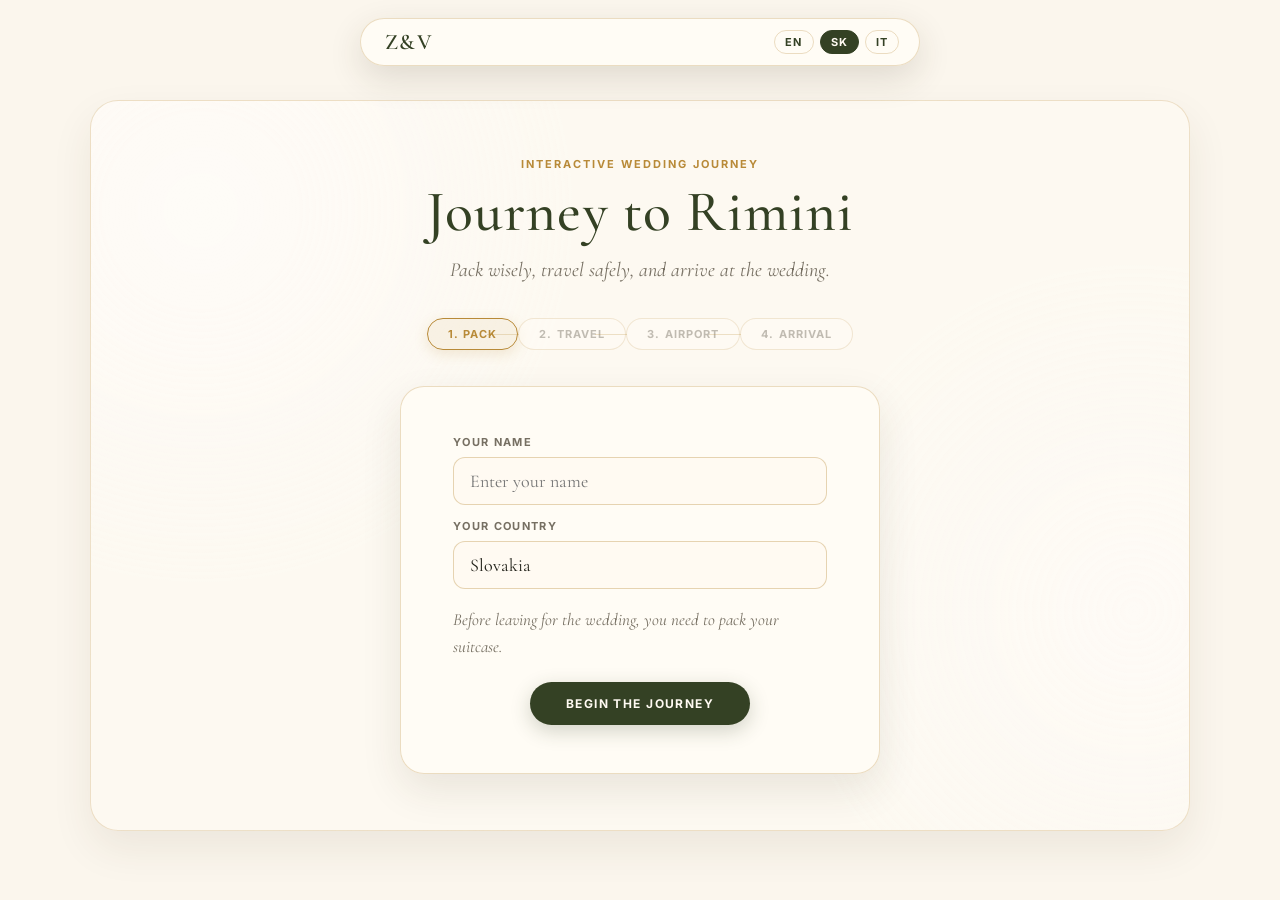
==== game.html @ 57957895 "update:" ====
<!DOCTYPE html>
<html lang="en">
<head>
  <meta charset="UTF-8" />
  <meta name="viewport" content="width=device-width, initial-scale=1.0" />
  <title>Wedding Journey Game – Z &amp; V</title>

  <link rel="preconnect" href="https://fonts.googleapis.com" />
  <link rel="preconnect" href="https://fonts.gstatic.com" crossorigin />
  <link href="https://fonts.googleapis.com/css2?family=Cormorant+Garamond:ital,wght@0,400;0,500;0,600;1,400&family=Great+Vibes&family=Inter:wght@400;500;600;700&display=swap" rel="stylesheet" />
  <link rel="stylesheet" href="style.css" />

  <style>
    /* =========================================================
       GAME PAGE – TOPBAR
       ========================================================= */
    .topbar {
      position: fixed;
      top: 18px;
      left: 50%;
      transform: translateX(-50%);
      z-index: 100;
      width: min(calc(100vw - 32px), 560px);

      display: flex;
      align-items: center;
      justify-content: space-between;
      gap: 16px;

      padding: 10px 20px 10px 24px;
      background: rgba(255, 252, 246, 0.94);
      border: 1px solid rgba(184, 138, 56, 0.28);
      border-radius: 999px;
      box-shadow: 0 12px 34px rgba(60, 47, 29, 0.14);
      backdrop-filter: blur(16px);
      -webkit-backdrop-filter: blur(16px);
    }

    .brand {
      font-family: "Cormorant Garamond", serif;
      font-size: 22px;
      font-weight: 600;
      color: var(--olive-dark);
      letter-spacing: 0.06em;
      text-decoration: none;
      white-space: nowrap;
    }

    .topbar .lang-switch {
      display: flex;
      gap: 6px;
      align-items: center;
    }

    .topbar .lang-switch button {
      border: 1px solid rgba(184, 138, 56, 0.28);
      background: transparent;
      cursor: pointer;
      font-family: "Inter", sans-serif;
      font-size: 11px;
      font-weight: 700;
      letter-spacing: 0.10em;
      color: var(--olive-dark);
      padding: 4px 10px;
      border-radius: 999px;
      transition: background 0.2s, color 0.2s;
    }

    .topbar .lang-switch button:hover,
    .topbar .lang-switch button.active {
      background: var(--olive-dark);
      color: #fffaf2;
      border-color: var(--olive-dark);
    }

    /* =========================================================
       GAME PAGE – LAYOUT
       ========================================================= */
    body.game-page-body {
      background: #fbf7ef;
      min-height: 100vh;
    }

    .game-page {
      padding-top: 100px;
      padding-bottom: 60px;
    }

    .game-page .section {
      width: min(100% - 40px, 1100px);
      margin: 0 auto;
      padding: 56px 60px;
    }

    .game-shell {
      display: flex;
      flex-direction: column;
      gap: 36px;
    }

    /* =========================================================
       GAME HEAD
       ========================================================= */
    .game-head {
      text-align: center;
    }

    .game-kicker {
      margin: 0 0 10px;
      font-family: "Inter", sans-serif;
      font-size: 11px;
      font-weight: 700;
      letter-spacing: 0.18em;
      text-transform: uppercase;
      color: var(--gold);
    }

    .game-main-title {
      font-family: "Cormorant Garamond", serif;
      font-size: clamp(34px, 4.5vw, 58px);
      font-weight: 500;
      color: var(--olive-dark);
      margin: 0 0 14px;
      line-height: 1.1;
    }

    .game-subtitle {
      font-family: "Cormorant Garamond", serif;
      font-size: clamp(16px, 1.8vw, 20px);
      font-style: italic;
      color: var(--muted);
      margin: 0;
    }

    /* =========================================================
       STEP PROGRESS BAR
       ========================================================= */
    .game-progress-wrap {
      display: flex;
      justify-content: center;
      gap: 0;
      align-items: center;
    }

    .game-step {
      display: flex;
      align-items: center;
      gap: 8px;
      font-family: "Inter", sans-serif;
      font-size: 11px;
      font-weight: 700;
      letter-spacing: 0.10em;
      text-transform: uppercase;
      color: rgba(118, 111, 98, 0.45);
      padding: 8px 20px;
      border-radius: 999px;
      border: 1px solid rgba(184, 138, 56, 0.18);
      background: rgba(255,252,246,0.5);
      transition: all 0.3s ease;
      position: relative;
    }

    .game-step + .game-step::before {
      content: "";
      width: 32px;
      height: 1px;
      background: rgba(184, 138, 56, 0.25);
      flex-shrink: 0;
      order: -1;
      position: absolute;
      left: -32px;
    }

    .game-progress-wrap {
      position: relative;
    }

    .game-step.active {
      color: var(--olive-dark);
      border-color: rgba(184, 138, 56, 0.45);
      background: rgba(255,252,246,0.9);
    }

    .game-step.current {
      color: var(--gold);
      border-color: var(--gold);
      background: rgba(184, 138, 56, 0.08);
      box-shadow: 0 4px 14px rgba(184, 138, 56, 0.18);
    }

    /* =========================================================
       PANEL (base)
       ========================================================= */
    .game-panel {
      display: block;
    }

    .game-panel.hidden {
      display: none;
    }

    /* =========================================================
       BUTTONS
       ========================================================= */
    .play-btn {
      display: inline-flex;
      align-items: center;
      justify-content: center;
      padding: 14px 36px;
      background: var(--olive-dark);
      color: #fffaf2;
      font-family: "Inter", sans-serif;
      font-size: 12px;
      font-weight: 700;
      letter-spacing: 0.12em;
      text-transform: uppercase;
      border: none;
      border-radius: 999px;
      cursor: pointer;
      transition: background 0.2s, transform 0.15s, box-shadow 0.2s;
      text-decoration: none;
      box-shadow: 0 6px 20px rgba(52, 65, 36, 0.22);
    }

    .play-btn:hover {
      background: var(--olive);
      transform: translateY(-1px);
      box-shadow: 0 10px 28px rgba(52, 65, 36, 0.28);
    }

    .secondary-btn {
      display: inline-flex;
      align-items: center;
      justify-content: center;
      padding: 13px 28px;
      background: transparent;
      color: var(--olive-dark);
      font-family: "Inter", sans-serif;
      font-size: 12px;
      font-weight: 700;
      letter-spacing: 0.12em;
      text-transform: uppercase;
      border: 1px solid rgba(52, 65, 36, 0.35);
      border-radius: 999px;
      cursor: pointer;
      transition: background 0.2s, border-color 0.2s;
      text-decoration: none;
    }

    .secondary-btn:hover {
      background: rgba(52, 65, 36, 0.07);
      border-color: var(--olive-dark);
    }

    /* =========================================================
       INTRO SCREEN
       ========================================================= */
    .game-intro-card {
      max-width: 480px;
      margin: 0 auto;
      display: flex;
      flex-direction: column;
      gap: 14px;
      padding: 48px 52px;
      background: rgba(255,252,246,0.9);
      border: 1px solid rgba(184, 138, 56, 0.28);
      border-radius: 24px;
      box-shadow: 0 16px 40px rgba(60, 47, 29, 0.10);
    }

    .game-label {
      font-family: "Inter", sans-serif;
      font-size: 11px;
      font-weight: 700;
      letter-spacing: 0.12em;
      text-transform: uppercase;
      color: var(--muted);
      margin-bottom: -6px;
    }

    .game-input {
      width: 100%;
      padding: 12px 16px;
      font-family: "Cormorant Garamond", serif;
      font-size: 18px;
      color: var(--ink);
      background: #fffaf2;
      border: 1px solid rgba(184, 138, 56, 0.35);
      border-radius: 12px;
      outline: none;
      transition: border-color 0.2s, box-shadow 0.2s;
      appearance: none;
    }

    .game-input:focus {
      border-color: var(--gold);
      box-shadow: 0 0 0 3px rgba(184, 138, 56, 0.12);
    }

    .game-text {
      font-family: "Cormorant Garamond", serif;
      font-size: 17px;
      font-style: italic;
      color: var(--muted);
      margin: 4px 0 0;
      line-height: 1.55;
    }

    .game-text.center {
      text-align: center;
    }

    /* =========================================================
       STORY SCREEN
       ========================================================= */
    .game-scene-card {
      max-width: 680px;
      margin: 0 auto;
      background: rgba(255,252,246,0.9);
      border: 1px solid rgba(184, 138, 56, 0.28);
      border-radius: 24px;
      overflow: hidden;
      box-shadow: 0 16px 40px rgba(60, 47, 29, 0.10);
    }

    .story-card {
      display: flex;
      flex-direction: column;
    }

    .game-scene-image {
      width: 100%;
      height: 320px;
      object-fit: cover;
      display: block;
      background: rgba(184, 138, 56, 0.08);
    }

    .game-scene-text {
      font-family: "Cormorant Garamond", serif;
      font-size: 20px;
      font-style: italic;
      color: var(--ink);
      line-height: 1.6;
      padding: 28px 36px 12px;
      margin: 0;
    }

    .final-slide-actions {
      display: flex;
      justify-content: flex-end;
      padding: 16px 36px 32px;
    }

    /* =========================================================
       PACKING SCREEN
       ========================================================= */
    .packing-layout {
      display: grid;
      grid-template-columns: 1fr 1fr;
      gap: 32px;
      align-items: start;
    }

    .packing-side {
      display: flex;
      flex-direction: column;
      gap: 16px;
    }

    .game-section-title {
      font-family: "Cormorant Garamond", serif;
      font-size: clamp(22px, 2.5vw, 30px);
      font-weight: 500;
      color: var(--olive-dark);
      margin: 0;
    }

    .packing-items {
      display: grid;
      grid-template-columns: repeat(auto-fill, minmax(88px, 1fr));
      gap: 10px;
    }

    .pack-item {
      display: flex;
      flex-direction: column;
      align-items: center;
      gap: 6px;
      padding: 14px 8px 12px;
      background: rgba(255,252,246,0.9);
      border: 1px solid rgba(184, 138, 56, 0.28);
      border-radius: 14px;
      cursor: pointer;
      transition: all 0.18s ease;
      font-family: "Inter", sans-serif;
    }

    .pack-item:hover:not(:disabled) {
      border-color: var(--gold);
      background: rgba(184, 138, 56, 0.07);
      transform: translateY(-2px);
      box-shadow: 0 6px 18px rgba(60, 47, 29, 0.10);
    }

    .pack-item.used {
      opacity: 0.4;
      cursor: default;
    }

    .pack-item-image-wrap {
      display: flex;
      align-items: center;
      justify-content: center;
    }

    .pack-item-emoji {
      font-size: 28px;
      line-height: 1;
    }

    .pack-item-label {
      font-size: 10px;
      font-weight: 600;
      letter-spacing: 0.06em;
      text-transform: uppercase;
      color: var(--muted);
      text-align: center;
      line-height: 1.2;
    }

    /* Suitcase */
    .suitcase-card {
      background: rgba(255,252,246,0.9);
      border: 1px solid rgba(184, 138, 56, 0.28);
      border-radius: 20px;
      padding: 24px;
      box-shadow: 0 8px 24px rgba(60,47,29,0.08);
    }

    .suitcase-top {
      display: flex;
      align-items: center;
      justify-content: space-between;
      margin-bottom: 16px;
    }

    .suitcase-top h3 {
      font-family: "Cormorant Garamond", serif;
      font-size: 22px;
      font-weight: 500;
      color: var(--olive-dark);
      margin: 0;
    }

    .suitcase-top span {
      font-family: "Inter", sans-serif;
      font-size: 12px;
      font-weight: 700;
      color: var(--muted);
      letter-spacing: 0.06em;
    }

    .suitcase-grid {
      display: grid;
      grid-template-columns: repeat(4, 1fr);
      gap: 8px;
      margin-bottom: 20px;
    }

    .suitcase-slot {
      aspect-ratio: 1;
      background: rgba(184, 138, 56, 0.06);
      border: 1px dashed rgba(184, 138, 56, 0.30);
      border-radius: 10px;
      display: flex;
      align-items: center;
      justify-content: center;
    }

    .suitcase-item {
      width: 100%;
      height: 100%;
      background: transparent;
      border: none;
      cursor: pointer;
      display: flex;
      align-items: center;
      justify-content: center;
      border-radius: 10px;
      transition: background 0.15s;
    }

    .suitcase-item:hover {
      background: rgba(207, 127, 115, 0.12);
    }

    .suitcase-item-emoji {
      font-size: 26px;
    }

    .suitcase-actions {
      display: flex;
      gap: 10px;
      justify-content: flex-end;
    }

    /* =========================================================
       ROAD SCREEN
       ========================================================= */
    .road-topbar {
      display: flex;
      gap: 16px;
      margin-bottom: 16px;
      justify-content: center;
    }

    .road-badge {
      display: flex;
      align-items: center;
      gap: 8px;
      padding: 8px 20px;
      background: rgba(255,252,246,0.9);
      border: 1px solid rgba(184, 138, 56, 0.28);
      border-radius: 999px;
      font-family: "Inter", sans-serif;
      font-size: 12px;
      font-weight: 600;
      color: var(--muted);
    }

    .road-badge strong {
      color: var(--olive-dark);
      font-size: 14px;
    }

    .road-start-bar {
      display: flex;
      justify-content: center;
      margin-bottom: 12px;
    }

    .road-start-btn {
      padding: 11px 32px;
      background: var(--gold);
      color: #fffaf2;
      font-family: "Inter", sans-serif;
      font-size: 12px;
      font-weight: 700;
      letter-spacing: 0.12em;
      text-transform: uppercase;
      border: none;
      border-radius: 999px;
      cursor: pointer;
      transition: background 0.2s, transform 0.15s;
      box-shadow: 0 6px 20px rgba(184, 138, 56, 0.30);
    }

    .road-start-btn:hover {
      background: #a87b30;
      transform: translateY(-1px);
    }

    .road-start-btn.hidden {
      display: none;
    }

    #roadCanvas {
      display: block;
      width: 100%;
      max-width: 100%;
      height: auto;
      border-radius: 18px;
      border: 1px solid rgba(184, 138, 56, 0.20);
      box-shadow: 0 8px 28px rgba(60,47,29,0.12);
    }

    .road-end-overlay {
      position: absolute;
      inset: 0;
      background: rgba(251,247,239,0.88);
      display: flex;
      align-items: center;
      justify-content: center;
      border-radius: 18px;
      backdrop-filter: blur(6px);
      z-index: 10;
    }

    #roadScreen {
      position: relative;
    }

    .road-end-overlay.hidden {
      display: none;
    }

    .road-end-card {
      text-align: center;
      padding: 40px 48px;
      background: rgba(255,252,246,0.97);
      border: 1px solid rgba(184, 138, 56, 0.30);
      border-radius: 24px;
      box-shadow: 0 20px 50px rgba(60,47,29,0.14);
      max-width: 400px;
      display: flex;
      flex-direction: column;
      gap: 12px;
      align-items: center;
    }

    .road-end-card h2 {
      font-family: "Cormorant Garamond", serif;
      font-size: 36px;
      font-weight: 500;
      color: var(--olive-dark);
      margin: 0;
    }

    .road-end-card p {
      font-family: "Cormorant Garamond", serif;
      font-size: 18px;
      font-style: italic;
      color: var(--muted);
      margin: 0;
    }

    .mobile-road-controls {
      display: none;
      justify-content: center;
      gap: 20px;
      margin-top: 16px;
    }

    .mobile-road-controls button {
      width: 56px;
      height: 56px;
      border-radius: 50%;
      border: 2px solid rgba(184, 138, 56, 0.35);
      background: rgba(255,252,246,0.9);
      font-size: 22px;
      cursor: pointer;
      color: var(--olive-dark);
      transition: background 0.15s;
    }

    .mobile-road-controls button:active {
      background: rgba(184, 138, 56, 0.15);
    }

    .road-swipe-hint {
      display: none;
      text-align: center;
      font-family: "Inter", sans-serif;
      font-size: 11px;
      color: var(--muted);
      margin-top: 8px;
    }

    /* =========================================================
       SECURITY SCREEN
       ========================================================= */
    .security-card {
      max-width: 560px;
      margin: 0 auto;
      background: rgba(255,252,246,0.9);
      border: 1px solid rgba(184, 138, 56, 0.28);
      border-radius: 24px;
      padding: 48px 52px;
      text-align: center;
      box-shadow: 0 16px 40px rgba(60,47,29,0.10);
      display: flex;
      flex-direction: column;
      gap: 24px;
      align-items: center;
    }

    .scanner-wrap {
      width: 100%;
    }

    .scanner-belt {
      display: flex;
      align-items: center;
      justify-content: center;
      gap: 0;
      background: rgba(184, 138, 56, 0.08);
      border: 1px solid rgba(184, 138, 56, 0.22);
      border-radius: 14px;
      padding: 20px 16px;
      min-height: 90px;
      position: relative;
      overflow: hidden;
    }

    .scanner-suitcase {
      font-size: 40px;
      position: relative;
      z-index: 2;
      transition: transform 1.2s ease;
    }

    .scanner-suitcase.move {
      transform: translateX(80px);
    }

    .scanner-gate {
      width: 50px;
      height: 70px;
      border: 3px solid var(--olive);
      border-radius: 6px;
      display: flex;
      align-items: center;
      justify-content: center;
      margin-left: 16px;
      flex-shrink: 0;
      background: rgba(255,252,246,0.5);
    }

    .scanner-light {
      width: 18px;
      height: 18px;
      border-radius: 50%;
      background: rgba(184, 138, 56, 0.20);
      border: 2px solid rgba(184, 138, 56, 0.30);
      transition: background 0.4s, border-color 0.4s, box-shadow 0.4s;
    }

    .scanner-light.ok {
      background: #7f9788;
      border-color: #4d5f35;
      box-shadow: 0 0 12px rgba(77, 95, 53, 0.5);
    }

    .scanner-light.fail {
      background: #cf7f73;
      border-color: #a05548;
      box-shadow: 0 0 12px rgba(207, 127, 115, 0.5);
    }

    .security-actions {
      display: flex;
      justify-content: center;
    }

    .security-actions.hidden {
      display: none;
    }

    /* =========================================================
       FINAL SCREEN
       ========================================================= */
    .final-scene {
      border-radius: 24px;
      overflow: hidden;
      background: linear-gradient(135deg, #344124 0%, #4d5f35 50%, #344124 100%);
      min-height: 420px;
      display: flex;
      align-items: center;
      justify-content: center;
      position: relative;
    }

    .final-scene::before {
      content: "";
      position: absolute;
      inset: 0;
      background: radial-gradient(ellipse at 50% 0%, rgba(184,138,56,0.25), transparent 60%);
    }

    .final-overlay {
      text-align: center;
      padding: 60px 48px;
      position: relative;
      z-index: 2;
      display: flex;
      flex-direction: column;
      align-items: center;
      gap: 14px;
    }

    .final-overlay .game-kicker {
      color: rgba(184, 138, 56, 0.9);
      letter-spacing: 0.28em;
    }

    .final-title {
      font-family: "Great Vibes", cursive;
      font-size: clamp(48px, 7vw, 80px);
      color: #fffaf2;
      margin: 0;
      line-height: 1.1;
    }

    .final-text {
      font-family: "Cormorant Garamond", serif;
      font-size: 20px;
      font-style: italic;
      color: rgba(255,250,242,0.80);
      margin: 0;
    }

    .final-reward {
      font-family: "Cormorant Garamond", serif;
      font-size: 18px;
      color: var(--gold);
      margin: 0;
      letter-spacing: 0.05em;
    }

    .game-win-actions {
      display: flex;
      gap: 12px;
      flex-wrap: wrap;
      justify-content: center;
      margin-top: 8px;
    }

    .game-win-actions .play-btn {
      background: rgba(255,252,246,0.15);
      border: 1px solid rgba(255,252,246,0.40);
      color: #fffaf2;
      box-shadow: none;
    }

    .game-win-actions .play-btn:hover {
      background: rgba(255,252,246,0.25);
    }

    .game-win-actions .secondary-btn {
      border-color: rgba(255,252,246,0.35);
      color: rgba(255,252,246,0.80);
    }

    .game-win-actions .secondary-btn:hover {
      background: rgba(255,252,246,0.12);
      border-color: rgba(255,252,246,0.55);
      color: #fffaf2;
    }

    /* =========================================================
       RESPONSIVE
       ========================================================= */
    @media (max-width: 760px) {
      .game-page .section {
        padding: 32px 20px;
      }

      .packing-layout {
        grid-template-columns: 1fr;
      }

      .game-intro-card {
        padding: 32px 24px;
      }

      .security-card {
        padding: 32px 24px;
      }

      .game-progress-wrap {
        gap: 0;
        overflow-x: auto;
        padding-bottom: 4px;
        justify-content: flex-start;
      }

      .game-step {
        font-size: 10px;
        padding: 6px 12px;
        white-space: nowrap;
      }

      .mobile-road-controls {
        display: flex;
      }

      .road-swipe-hint {
        display: block;
      }

      .final-overlay {
        padding: 40px 24px;
      }

      .road-end-card {
        padding: 32px 24px;
        margin: 16px;
      }

      .suitcase-grid {
        grid-template-columns: repeat(4, 1fr);
      }

      .topbar {
        width: min(calc(100vw - 24px), 400px);
        padding: 8px 14px 8px 18px;
      }
    }

    @media (max-width: 480px) {
      .game-scene-image {
        height: 200px;
      }

      .game-scene-text {
        padding: 20px 20px 8px;
        font-size: 17px;
      }

      .final-slide-actions {
        padding: 12px 20px 24px;
      }
    }
  </style>
</head>
<body class="game-page-body">

<header class="topbar">
  <div class="nav-wrap" style="display:contents;">
    <a href="index.html" class="brand">Z&amp;V</a>
    <div class="lang-switch">
      <button type="button" data-lang="en">EN</button>
      <button type="button" data-lang="sk">SK</button>
      <button type="button" data-lang="it">IT</button>
    </div>
  </div>
</header>

<main class="game-page">
  <section class="section">
    <div class="container">
      <div class="game-shell">

        <!-- Head -->
        <div class="game-head">
          <p class="game-kicker" data-i18n="game.kicker">Interactive Wedding Journey</p>
          <h1 class="game-main-title" data-i18n="game.title">Journey to Rimini</h1>
          <p class="game-subtitle" data-i18n="game.subtitle">Pack wisely, travel safely, and arrive at the wedding.</p>
        </div>

        <!-- Progress steps -->
        <div class="game-progress-wrap">
          <div class="game-step active current" id="stepIndicator1">1. Pack</div>
          <div class="game-step" id="stepIndicator2">2. Travel</div>
          <div class="game-step" id="stepIndicator3">3. Airport</div>
          <div class="game-step" id="stepIndicator4">4. Arrival</div>
        </div>

        <!-- INTRO -->
        <div class="game-panel" id="introScreen">
          <div class="game-intro-card">
            <label class="game-label" for="guestName" data-i18n="game.nameLabel">Your name</label>
            <input id="guestName" class="game-input" type="text" placeholder="Enter your name" />

            <label class="game-label" for="guestCountry">Your country</label>
            <select id="guestCountry" class="game-input">
              <option value="sk">Slovakia</option>
              <option value="lu">Luxembourg</option>
              <option value="it">Italy</option>
            </select>

            <p class="game-text" data-i18n="game.introText">Before leaving for the wedding, you need to pack your suitcase.</p>

            <button class="play-btn" id="beginJourneyBtn" type="button" data-i18n="game.begin" style="align-self:center; margin-top:8px;">
              Begin the journey
            </button>
          </div>
        </div>

        <!-- STORY -->
        <div class="game-panel hidden" id="storyScreen">
          <div class="game-scene-card story-card">
            <img id="storyImage" class="game-scene-image" alt="" />
            <p id="storyText" class="game-scene-text"></p>
            <div class="final-slide-actions">
              <button type="button" class="play-btn" id="storyNextBtn">Next</button>
            </div>
          </div>
        </div>

        <!-- PACKING – Level 1 -->
        <div class="game-panel hidden" id="packingScreen">
          <div class="packing-layout">
            <div class="packing-side">
              <h2 class="game-section-title" data-i18n="game.packTitle">Pack your suitcase</h2>
              <p class="game-text" data-i18n="game.packText">Click items to add them to your suitcase. Choose wisely – some items are not allowed!</p>
              <div class="packing-items" id="packingItems"></div>
            </div>
            <div class="packing-side">
              <div class="suitcase-card">
                <div class="suitcase-top">
                  <h3 data-i18n="game.suitcase">Suitcase</h3>
                  <span id="suitcaseCount">0 / 8</span>
                </div>
                <div class="suitcase-grid" id="suitcaseGrid"></div>
                <div class="suitcase-actions">
                  <button class="secondary-btn" id="resetSuitcaseBtn" type="button" data-i18n="game.reset">Reset</button>
                  <button class="play-btn" id="finishPackingBtn" type="button" data-i18n="game.finishPacking">Continue</button>
                </div>
              </div>
            </div>
          </div>
        </div>

        <!-- ROAD – Level 2 -->
        <div class="game-panel hidden" id="roadScreen">
          <div class="road-topbar">
            <div class="road-badge">
              <span data-i18n="game.progress">Progress</span>
              <strong id="roadProgressText">0%</strong>
            </div>
            <div class="road-badge">
              <span data-i18n="game.delays">Traffic hits</span>
              <strong id="roadHitsText">0</strong>
            </div>
          </div>

          <div class="road-start-bar">
            <button class="road-start-btn" id="startRoadBtn" type="button">Start</button>
          </div>

          <canvas id="roadCanvas" width="1100" height="460"></canvas>

          <div id="roadEndOverlay" class="road-end-overlay hidden">
            <div class="road-end-card">
              <h2 id="roadEndTitle"></h2>
              <p id="roadEndHits"></p>
              <button id="roadEndBtn" class="play-btn"></button>
            </div>
          </div>

          <div class="mobile-road-controls">
            <button id="roadUpBtn" type="button" aria-label="Up">↑</button>
            <button id="roadDownBtn" type="button" aria-label="Down">↓</button>
          </div>

          <p class="road-swipe-hint">Swipe up/down on canvas or use the buttons above</p>
          <p class="game-text center" data-i18n="game.roadHelp">Use ↑ ↓ arrow keys or buttons to switch lanes and avoid traffic.</p>
        </div>

        <!-- SECURITY – Level 3 -->
        <div class="game-panel hidden" id="securityScreen">
          <div class="security-card">
            <h2 class="game-section-title" data-i18n="game.securityTitle">Airport security</h2>
            <p class="game-text" id="securityMessage">Your suitcase is being checked.</p>

            <div class="scanner-wrap">
              <div class="scanner-belt">
                <div class="scanner-suitcase" id="scannerSuitcase">🧳</div>
                <div class="scanner-gate" id="scannerGate">
                  <div class="scanner-light" id="scannerLight"></div>
                </div>
              </div>
            </div>

            <div class="security-actions hidden" id="securityRetryWrap">
              <button class="play-btn" id="repackBtn" type="button" data-i18n="game.repack">Repack the suitcase</button>
            </div>
          </div>
        </div>

        <!-- FINAL -->
        <div class="game-panel hidden" id="finalScreen">
          <div class="final-scene">
            <div class="final-overlay">
              <p class="game-kicker">Rimini</p>
              <h2 class="final-title" data-i18n="game.finalTitle">You made it</h2>
              <p class="final-text" id="finalPersonalText">Welcome to Rimini.</p>
              <p class="final-reward" data-i18n="game.rewardText">Your prize: a dance with the newlyweds</p>
              <div class="game-win-actions">
                <button class="play-btn" id="downloadPrizeBtn" type="button" data-i18n="game.downloadPrize">Download your prize</button>
                <a class="secondary-btn" href="index.html" data-i18n="game.backSite">Back to website</a>
              </div>
            </div>
          </div>
        </div>

      </div>
    </div>
  </section>
</main>

<script src="script.js"></script>
<script src="game.js"></script>
</body>
</html>
---- style.css ----
:root {
  --bg: #f7f1e8;
  --paper: rgba(255, 252, 246, 0.82);
  --paper-solid: #fffaf2;
  --olive: #4d5f35;
  --olive-dark: #344124;
  --gold: #b88a38;
  --rose: #cf7f73;
  --ink: #202018;
  --muted: #766f62;
  --line: rgba(184, 138, 56, 0.35);
  --shadow: 0 22px 55px rgba(60, 47, 29, 0.12);
  --radius: 28px;
  --max: 1280px;

  --bg-desktop: url("assets/wedding-bg-desktop.png");
  --bg-mobile: url("assets/wedding-bg-mobile.png");
}

* { box-sizing: border-box; }

html { scroll-behavior: smooth; }

body {
  margin: 0;
  color: var(--ink);
  background: #fbf7ef;
  font-family: "Inter", sans-serif;
  overflow-x: hidden;
}

/* =========================================================
   POZADIE STRÁNKY
   ========================================================= */

.page-background {
  position: relative;
  min-height: 100vh;
  overflow: hidden;
  background: #fbf7ef;
}

.background-art {
  position: absolute;
  inset: 0;
  z-index: 0;
  pointer-events: none;
  background-image: var(--bg-desktop);
  background-repeat: no-repeat;
  background-position: top center;
  background-size: cover;
}

.background-art::after {
  content: "";
  position: absolute;
  left: 0; right: 0;
  top: min(100vw * 1.28, 1780px);
  bottom: 0;
  background:
    linear-gradient(180deg, rgba(251,247,239,0) 0%, rgba(251,247,239,0.96) 180px),
    #fbf7ef;
}

.site-header, main, footer {
  position: relative;
  z-index: 2;
}

.svg-sprite {
  position: absolute;
  width: 0; height: 0;
  overflow: hidden;
}

svg {
  width: 34px; height: 34px;
  stroke: currentColor;
  stroke-width: 1.55;
  fill: none;
  stroke-linecap: round;
  stroke-linejoin: round;
}

a { color: inherit; text-decoration: none; }

/* =========================================================
   HEADER / NAV
   ========================================================= */

.site-header {
  position: fixed;
  top: 0;
  left: 0;
  z-index: 50;
  width: 100%;
  transform: none;

  display: flex;
  align-items: center;
  justify-content: center;

  padding: 22px 38px 18px;
  background: rgba(255, 252, 246, 0.86);
  backdrop-filter: blur(8px);

  border-radius: 0;
  box-shadow: 0 1px 12px rgba(60, 47, 29, 0.05);
}

.logo {
  display: none;
}

.logo span {
  color: var(--gold);
  font-weight: 500;
}

.nav {
  flex: 0 1 auto;
  display: flex;
  justify-content: center;
  align-items: center;
  gap: 38px;

  font-size: 11px;
  font-weight: 700;
  text-transform: uppercase;
  letter-spacing: .08em;
}

.nav a {
  position: relative;
  color: var(--olive-dark);
  white-space: nowrap;
}

.nav a::after {
  content: "";
  position: absolute;
  left: 50%;
  bottom: -9px;
  width: 0;
  height: 1px;
  background: var(--gold);
  transform: translateX(-50%);
  transition: .25s ease;
}

.nav a:hover::after,
.nav a.active::after {
  width: 26px;
}

.langs-mobile {
  display: none;
}

.langs-desktop {
  position: absolute;
  right: 38px;
  display: flex;
  gap: 10px;
  align-items: center;
  font-size: 13px;
  font-weight: 700;
  flex-shrink: 0;
}

.langs-desktop button,
.langs-mobile button {
  border: 0;
  background: transparent;
  cursor: pointer;
  font: inherit;
  color: var(--olive-dark);
  padding: 2px 4px;
  transition: color .2s;
}

.langs-desktop button:hover,
.langs-mobile button:hover,
.langs-desktop button.active,
.langs-mobile button.active {
  color: var(--gold);
}

.langs-desktop span,
.langs-mobile span {
  color: rgba(184, 138, 56, 0.35);
}

.menu-btn {
  display: none;
  border: 0;
  background: transparent;
  width: 36px;
  height: 36px;
  padding: 5px;
  cursor: pointer;
  flex-shrink: 0;
}

.menu-btn span {
  display: block;
  height: 2px;
  margin: 6px 0;
  background: var(--olive);
  border-radius: 2px;
  transition: .3s;
}

/* =========================================================
   SEKCIE – spoločné
   ========================================================= */

.section {
  position: relative;
  width: min(100% - 56px, var(--max));
  margin: 0 auto 24px;
  padding: 74px;
  border: 1px solid rgba(184, 138, 56, 0.22);
  border-radius: var(--radius);
  background:
    radial-gradient(circle at 10% 15%, rgba(255,255,255,.42), transparent 32%),
    radial-gradient(circle at 95% 70%, rgba(255,255,255,.35), transparent 30%),
    rgba(255, 252, 246, 0.42);
  box-shadow: var(--shadow);
  overflow: hidden;
}

.section::before, .section::after { display: none; }
.section > * { position: relative; z-index: 2; }
.floral { display: none; }

/* =========================================================
   HERO
   ========================================================= */

.hero {
  width: 100%;
  min-height: 100vh;
  margin: 0 auto;
  padding: 118px 20px 70px;

  text-align: center;

  display: flex;
  flex-direction: column;
  align-items: center;
  justify-content: center;

  background: transparent;
  box-shadow: none;
  border: 0;
  border-radius: 0;
  gap: 0;
  overflow: visible;
}

.hero-monogram {
  display: none;
}

.hero-monogram .amp {
  color: var(--gold);
}

.hero-initials {
  display: flex;
  align-items: center;
  justify-content: center;
  line-height: 1;
  gap: 0;
  margin-top: 10px;
  margin-bottom: 10px;
}

.hi-z,
.hi-v {
  font-family: "Cormorant Garamond", serif;
  font-size: clamp(120px, 15vw, 215px);
  font-weight: 500;
  color: var(--olive-dark);
  line-height: .82;
}

.hi-amp {
  font-family: "Cormorant Garamond", serif;
  font-size: clamp(54px, 7vw, 105px);
  font-weight: 400;
  color: var(--gold);
  line-height: 1;
  align-self: center;
  padding: 0 16px;
  transform: translateY(8px);
}

.hero-divider {
  display: flex;
  align-items: center;
  justify-content: center;
  gap: 10px;
  width: 230px;
  margin: 16px auto 18px;
}

.hd-line {
  flex: 1;
  height: 1px;
  background: var(--gold);
  opacity: .55;
}

.hd-heart {
  font-size: 18px;
  color: var(--gold);
  opacity: .85;
  font-style: normal;
  line-height: 1;
}

.hero-date {
  margin: 0 0 12px;
  font-family: "Cormorant Garamond", serif;
  color: var(--olive-dark);
  text-transform: uppercase;
  letter-spacing: .34em;
  font-size: clamp(13px, 1.3vw, 18px);
  font-weight: 500;
}

.hero-place {
  position: relative;
  font-family: "Great Vibes", cursive;
  font-size: clamp(38px, 4.5vw, 66px);
  font-weight: 400;
  color: #c48673;
  margin: 0;
}

.hero-place::after {
  content: "♡";
  display: block;
  margin-top: 18px;
  font-family: "Cormorant Garamond", serif;
  font-size: 28px;
  line-height: 1;
  color: var(--gold);
}

/* =========================================================
   MONOGRAM (iné sekcie)
   ========================================================= */

.monogram {
  width: 105px; height: 105px;
  margin: 0 auto 24px;
  border: 1px solid var(--line);
  border-radius: 999px;
  display: grid; place-items: center;
  font-family: "Cormorant Garamond", serif;
  font-size: 38px;
  color: var(--olive);
  background: rgba(255,255,255,.44);
  box-shadow: inset 0 0 0 8px rgba(255,255,255,.25);
}

.monogram.small { width: 76px; height: 76px; font-size: 28px; }

h1, h2, h3 {
  font-family: "Cormorant Garamond", serif;
  margin: 0;
  color: var(--olive-dark);
  font-weight: 600;
}

h1 { font-size: clamp(90px,14vw,210px); line-height: .82; letter-spacing: .02em; }

h1 span, .script, .place { color: var(--gold); }

.date {
  margin: 34px 0 8px;
  font-family: "Cormorant Garamond", serif;
  color: var(--olive);
  text-transform: uppercase;
  letter-spacing: .32em;
  font-size: clamp(16px,2vw,24px);
}

.script {
  font-family: "Great Vibes", cursive;
  font-size: clamp(38px,4vw,64px);
}

/* =========================================================
   SPLIT (Program + Miesta)
   ========================================================= */

.split {
  display: grid;
  grid-template-columns: .95fr 1.25fr;
  gap: 22px;
}

.panel {
  position: relative;
  padding: 42px;
  border: 1px solid rgba(184, 138, 56, 0.23);
  border-radius: 22px;
  background: rgba(255, 252, 246, 0.72);
  overflow: hidden;
}

.panel h2, .section-head h2 {
  text-align: center;
  font-size: clamp(28px, 3.5vw, 52px);
  text-transform: uppercase;
  letter-spacing: .04em;
}

.divider {
  width: 130px; height: 20px;
  margin: 12px auto 30px;
  position: relative;
  background: radial-gradient(circle at 50% 50%, transparent 0 4px, var(--gold) 4.5px 5.5px, transparent 6px);
}

.divider::before, .divider::after {
  content: "";
  position: absolute;
  top: 10px;
  width: 50px; height: 1px;
  background: var(--gold);
}

.divider::before { left: 0; }
.divider::after { right: 0; }

/* =========================================================
   TIMELINE
   ========================================================= */

.timeline {
  display: grid;
  grid-template-columns: 72px 24px 46px 1fr;
  gap: 0 18px;
  align-items: center;
}

.timeline > * { min-height: 72px; display: flex; align-items: center; }

.timeline .time {
  font-family: "Cormorant Garamond", serif;
  font-size: 25px;
  color: var(--olive);
}

.line-dot { position: relative; justify-content: center; }

.line-dot::before {
  content: "";
  width: 1px; height: 72px;
  background: var(--gold);
  position: absolute;
  left: 50%; top: 0;
}

.line-dot::after {
  content: "";
  width: 8px; height: 8px;
  border: 2px solid var(--gold);
  background: var(--paper-solid);
  border-radius: 50%;
  z-index: 1;
}

.timeline svg { color: var(--gold); }
.timeline p { font-size: 17px; }
.church-mini { color: var(--gold); font-size: 30px; }

/* =========================================================
   PLACE CARDS — opravené rozloženie
   ========================================================= */

.place-card {
  display: grid;
  grid-template-columns: 170px 1fr;
  gap: 28px;
  align-items: start;
  padding: 0;
  border-bottom: none;
  flex: 1;
}

.places-row {
  display: flex;
  flex-direction: row;
  justify-content: center;
  align-items: flex-start;
  gap: 0;
}

.places-divider {
  width: 1px;
  background: var(--line);
  align-self: stretch;
  margin: 0 40px;
  flex-shrink: 0;
}

.place-info { display: flex; flex-direction: column; gap: 4px; }
.place-info p { margin: 0; color: var(--muted); font-size: 15px; line-height: 1.5; }
.place-info strong { display: block; font-weight: 700; color: var(--ink); margin-bottom: 2px; }

.church-img,
.venue-img {
  width: 160px; height: 160px;
  object-fit: contain;
  border: 1px solid var(--line);
  border-radius: 18px;
  background: rgba(255,255,255,.55);
}

.venue-icon {
  width: 160px; height: 160px;
  border: 1px solid var(--line);
  border-radius: 18px;
  display: grid; place-items: center;
  background: rgba(255,255,255,.55);
}

.venue-icon svg { width: 100px; height: 100px; color: var(--olive); }

.place-card h3 {
  color: var(--rose);
  text-transform: uppercase;
  font-size: 26px;
  margin-bottom: 4px;
}

/* =========================================================
   BUTTONS
   ========================================================= */

.btn {
  display: inline-flex;
  justify-content: center; align-items: center;
  gap: 8px;
  min-height: 42px;
  margin-top: 10px;
  padding: 0 22px;
  border: 1px solid var(--olive);
  border-radius: 8px;
  background: var(--olive);
  color: white;
  font-size: 12px; font-weight: 700;
  text-transform: uppercase;
  letter-spacing: .04em;
  cursor: pointer;
  transition: background .2s, color .2s;
}

.btn:hover { background: var(--olive-dark); border-color: var(--olive-dark); }
.btn.ghost { background: transparent; color: var(--olive); }
.btn.ghost:hover { background: var(--olive); color: white; }

/* =========================================================
   SECTION HEAD
   ========================================================= */

.section-head {
  text-align: center;
  width: min(100%, 720px);
  margin: 0 auto 44px;
}

.section-head p { font-size: 18px; line-height: 1.7; color: var(--muted); }

/* =========================================================
   TRAVEL ACCORDION
   ========================================================= */

.travel .accordion {
  display: grid;
  grid-template-columns: 1fr 1fr;
  gap: 18px;
  width: min(100%, 980px);
  margin: 0 auto;
}

details {
  border: 1px solid var(--line);
  border-radius: 14px;
  background: rgba(255, 252, 246, .8);
}

summary {
  list-style: none;
  cursor: pointer;
  padding: 20px 22px;
  display: flex; align-items: center;
  gap: 16px;
  font-weight: 600;
  color: var(--olive-dark);
}

summary::-webkit-details-marker { display: none; }

summary::after {
  content: "+";
  margin-left: auto;
  color: var(--gold);
  font-size: 24px; font-weight: 400;
}

details[open] summary::after { content: "−"; }

details p {
  padding: 0 22px 20px 66px;
  margin: 0;
  color: var(--muted);
  line-height: 1.6;
}

summary svg { width: 30px; height: 30px; color: var(--olive); }

.travel-vertical details {
  margin-bottom: 14px;
}

.travel-vertical details:last-child {
  margin-bottom: 0;
}

/* =========================================================
   TIPY
   ========================================================= */

.tips-grid {
  display: grid;
  grid-template-columns: repeat(5, 1fr);
  gap: 10px;
}

.tip-card {
  padding: 28px 14px 20px;
  border: 1px solid var(--line);
  border-radius: 18px;
  background: rgba(255,255,255,.48);
  text-align: center;
  display: flex;
  flex-direction: column;
  align-items: center;
}

/* Ikona — veľká, navrchu */
.tip-card .tip-icon,
.tip-card img.tip-icon {
  display: block;
  width: 180px;
  height: 180px;
  object-fit: contain;
  margin: -22px auto 0;
}

/* Kategória — pod obrázkom */
.tip-card span {
  display: block;
  text-transform: uppercase;
  letter-spacing: .1em;
  font-size: 15px;
  font-weight: 700;
  color: var(--muted);
  margin-top: 10px;
  margin-bottom: 18px;
}

/* Text blok — oddelený od labelu */
.tip-text {
  flex: 1;
  display: flex;
  flex-direction: column;
  align-items: center;
  gap: 2px;
  margin-bottom: 10px;
  border-top: 1px solid var(--line);
  padding-top: 14px;
  width: 100%;
}

/* Názov miesta — kurzíva */
.tip-card h3 {
  font-family: "Great Vibes", cursive;
  font-size: 24px;
  font-weight: 400;
  color: var(--rose);
  margin: 0;
  line-height: 1.2;
}

/* Adresa */
.tip-card p {
  font-size: 12px;
  color: var(--muted);
  line-height: 1.5;
  margin: 0;
}

/* Tlačidlo s pinom */
.tip-btn {
  display: inline-flex;
  align-items: center;
  justify-content: center;
  gap: 6px;
  margin-top: auto;
  padding: 0 14px;
  height: 36px;
  border: 1px solid rgba(120,110,95,.35);
  border-radius: 8px;
  background: transparent;
  color: var(--muted);
  font-size: 10px;
  font-weight: 700;
  text-transform: uppercase;
  letter-spacing: .07em;
  text-decoration: none;
  transition: border-color .2s, color .2s;
  white-space: nowrap;
}

.tip-btn svg {
  width: 14px;
  height: 14px;
  flex-shrink: 0;
  stroke: currentColor;
  stroke-width: 1.8;
}

.tip-btn:hover {
  border-color: var(--olive);
  color: var(--olive-dark);
}

.dresscode-panel { text-align: center; }
.dresscode-content { display: flex; flex-direction: column; align-items: center; gap: 14px; }

.dresscode-style-label {
  font-family: "Cormorant Garamond", serif;
  font-size: 19px;
  font-weight: 600;
  color: var(--olive-dark);
  text-transform: uppercase;
  letter-spacing: .1em;
  margin: 0;
}

.dresscode-colors {
  display: flex;
  gap: 8px;
  justify-content: center;
  margin: 4px 0;
}

.color-swatch {
  width: 28px;
  height: 28px;
  border-radius: 50%;
  border: 2px solid rgba(255,255,255,.6);
  box-shadow: 0 1px 4px rgba(0,0,0,.12);
}

.dresscode-label {
  font-family: "Cormorant Garamond", serif;
  font-size: 20px;
  font-weight: 600;
  color: var(--olive-dark);
  text-transform: uppercase;
  letter-spacing: .08em;
  margin: 0;
}
.dresscode-desc {
  font-size: 14px;
  color: var(--muted);
  line-height: 1.6;
  margin: 0;
  max-width: 220px;
}

.dresscode-warning {
  display: flex;
  align-items: flex-start;
  gap: 12px;
  background: rgba(180, 30, 30, .06);
  border: 1px solid rgba(180, 30, 30, .18);
  border-radius: 12px;
  padding: 14px 16px;
  text-align: left;
  width: 100%;
  margin-top: 6px;
}

.dresscode-warning-icon {
  display: flex;
  align-items: center;
  justify-content: center;
  width: 28px;
  height: 28px;
  min-width: 28px;
  border-radius: 50%;
  background: rgba(180, 30, 30, .12);
  color: #a02020;
  font-size: 12px;
  font-weight: 700;
  flex-shrink: 0;
  margin-top: 2px;
}

.dresscode-warning-title {
  font-family: "Cormorant Garamond", serif;
  font-size: 15px;
  font-weight: 700;
  color: #8b1a1a;
  margin: 0 0 2px;
  letter-spacing: .02em;
}

.dresscode-warning-sub {
  font-size: 12px;
  color: #a33030;
  margin: 0;
  opacity: .85;
}

/* =========================================================
   INFO GRID — 4 cols
   ========================================================= */

.info-grid {
  display: grid;
  grid-template-columns: repeat(4, 1fr);
  gap: 18px;
}

.mini-panel { padding: 34px 28px; }
.mini-panel h2 { font-size: 28px; }

.role { display: flex; gap: 18px; margin: 28px 0; align-items: flex-start; }
.role svg, .big-icon { color: var(--gold); }
.gift-panel, .contact-panel { text-align: center; }

.big-icon { width: 62px; height: 62px; margin: 12px auto 18px; }

.iban {
  margin: 12px auto;
  padding: 16px;
  border-radius: 12px;
  background: rgba(184,138,56,.10);
  letter-spacing: .08em;
  font-weight: 600;
}

.contact { padding: 18px 0; border-bottom: 1px solid var(--line); }
.contact:last-child { border-bottom: 0; }
.small-btn { min-height: 36px; padding: 0 14px; font-size: 11px; }

/* RSVP inline panel */
.rsvp-inline-panel {
  text-align: center;
  display: flex;
  flex-direction: column;
  align-items: center;
  background:
    radial-gradient(ellipse at 50% 0%, rgba(184,138,56,.1) 0%, transparent 65%),
    rgba(255,252,246,.72);
}

.rsvp-inline-desc {
  font-family: "Cormorant Garamond", serif;
  font-size: 17px;
  color: var(--muted);
  line-height: 1.6;
  margin: 0 0 16px;
}

.rsvp-inline-deco {
  display: flex;
  align-items: center;
  gap: 10px;
  width: 120px;
  margin: 0 auto 20px;
}

.rsvp-inline-btn {
  display: inline-flex;
  align-items: center;
  justify-content: center;
  gap: 8px;
  width: 100%;
  padding: 14px 20px;
  background: var(--olive);
  color: white;
  border-radius: 50px;
  font-family: "Cormorant Garamond", serif;
  font-size: 18px;
  font-weight: 600;
  letter-spacing: .04em;
  text-decoration: none;
  transition: background .25s, transform .2s, box-shadow .2s;
  box-shadow: 0 6px 22px rgba(77,95,53,.2);
  margin-top: auto;
}

.rsvp-inline-btn:hover {
  background: var(--olive-dark);
  transform: translateY(-2px);
  box-shadow: 0 10px 30px rgba(77,95,53,.28);
}

.panel p, .place-card p { color: var(--ink); line-height: 1.6; }

/* =========================================================
   RSVP + FAQ COMBO
   ========================================================= */

.rsvp-faq {
  margin-top: 56px;
  text-align: left;
  max-width: 820px;
  margin-left: auto;
  margin-right: auto;
}

.rsvp-faq-title {
  font-family: "Cormorant Garamond", serif;
  font-size: clamp(20px, 2.5vw, 28px);
  font-weight: 600;
  color: var(--olive-dark);
  text-align: center;
  margin-bottom: 28px;
  text-transform: uppercase;
  letter-spacing: .06em;
}

/* =========================================================
   GAME SEKCIA — quest grid
   ========================================================= */

.game-section {
  text-align: center;
  padding: 80px 74px;
  background:
    radial-gradient(circle at 10% 15%, rgba(255,255,255,.42), transparent 32%),
    radial-gradient(circle at 95% 70%, rgba(255,255,255,.35), transparent 30%),
    rgba(255, 252, 246, 0.42);
}

.game-inner { max-width: 860px; margin: 0 auto; }

.game-badge {
  display: inline-block;
  padding: 5px 18px;
  border: 1px solid var(--gold);
  border-radius: 50px;
  font-size: 10px;
  font-weight: 700;
  letter-spacing: .24em;
  text-transform: uppercase;
  color: var(--gold);
  margin-bottom: 22px;
}

.game-title {
  font-family: "Great Vibes", cursive;
  font-size: clamp(48px, 7vw, 80px);
  font-weight: 400;
  color: var(--olive-dark);
  margin: 0 0 14px;
  line-height: 1.1;
}

.game-desc {
  font-family: "Cormorant Garamond", serif;
  font-size: clamp(15px, 1.8vw, 18px);
  color: var(--muted);
  line-height: 1.6;
  margin: 0 0 44px;
}

.quest-grid {
  display: grid;
  grid-template-columns: repeat(3, 1fr);
  gap: 16px;
  margin-bottom: 44px;
  text-align: left;
}

.quest-item {
  position: relative;
  padding: 22px 20px 20px;
  border: 1px solid var(--line);
  border-radius: 18px;
  background: rgba(255,255,255,.55);
  display: flex;
  flex-direction: column;
  gap: 8px;
  transition: box-shadow .2s, transform .2s;
}

.quest-item:hover {
  box-shadow: 0 8px 24px rgba(60,47,29,.10);
  transform: translateY(-2px);
}

.quest-number {
  font-family: "Cormorant Garamond", serif;
  font-size: 12px;
  font-weight: 600;
  letter-spacing: .14em;
  color: var(--gold);
  opacity: .8;
}

.quest-emoji {
  font-size: 24px;
  line-height: 1;
}

.quest-item p {
  font-family: "Cormorant Garamond", serif;
  font-size: 16px;
  font-weight: 600;
  color: var(--olive-dark);
  margin: 0;
  line-height: 1.4;
}

.game-btn {
  display: inline-flex;
  align-items: center;
  height: 54px;
  padding: 0 44px;
  background: transparent;
  color: var(--olive);
  border: 1.5px solid var(--olive);
  border-radius: 50px;
  font-family: "Cormorant Garamond", serif;
  font-size: 19px;
  font-weight: 600;
  letter-spacing: .04em;
  cursor: pointer;
  text-decoration: none;
  transition: background .25s, color .2s, transform .2s;
}

.game-btn:hover {
  background: var(--olive);
  color: white;
  transform: translateY(-2px);
}

/* =========================================================
   POČASIE — elegantná svadobná sekcia
   ========================================================= */

.weather-section {
  padding: 52px 54px;
  background:
    radial-gradient(circle at 12% 18%, rgba(255,255,255,.52), transparent 34%),
    radial-gradient(circle at 88% 8%, rgba(207,127,115,.12), transparent 28%),
    radial-gradient(circle at 82% 86%, rgba(184,138,56,.12), transparent 32%),
    rgba(255, 252, 246, 0.48);
}

.weather-shell {
  max-width: 860px;
  margin: 0 auto;
}

.weather-header {
  max-width: 660px;
  margin: 0 auto 28px;
  text-align: center;
}

.weather-header h2 {
  font-size: clamp(30px, 3.6vw, 46px);
  text-transform: uppercase;
  letter-spacing: .04em;
}

.weather-header p {
  margin: 0;
  font-family: "Cormorant Garamond", serif;
  font-size: 17px;
  line-height: 1.55;
  color: var(--muted);
}

.weather-layout {
  display: grid;
  grid-template-columns: minmax(0, 1.08fr) minmax(230px, .92fr);
  gap: 18px;
  align-items: stretch;
}

.weather-main-card,
.weather-mini-card {
  position: relative;
  border: 1px solid rgba(184, 138, 56, 0.28);
  background: rgba(255, 252, 246, 0.74);
  box-shadow: 0 18px 42px rgba(60, 47, 29, 0.09);
  overflow: hidden;
}

.weather-main-card::before {
  content: "";
  position: absolute;
  inset: -80px auto auto -80px;
  width: 210px;
  height: 210px;
  border-radius: 50%;
  background: rgba(184, 138, 56, 0.12);
}

.weather-main-card::after {
  content: "Z & V";
  position: absolute;
  right: 28px;
  bottom: -18px;
  font-family: "Cormorant Garamond", serif;
  font-size: 92px;
  font-weight: 700;
  color: var(--olive-dark);
  opacity: .035;
  white-space: nowrap;
}

.weather-main-card {
  min-height: 315px;
  border-radius: 26px;
  padding: 28px;
  display: flex;
  flex-direction: column;
  justify-content: space-between;
}

.weather-main-card > * {
  position: relative;
  z-index: 1;
}

.weather-main-top {
  display: flex;
  justify-content: space-between;
  align-items: flex-start;
  gap: 20px;
}

.weather-small {
  display: block;
  margin-bottom: 8px;
  font-size: 10px;
  font-weight: 700;
  letter-spacing: .22em;
  text-transform: uppercase;
  color: var(--gold);
}

.weather-main-card h3 {
  font-size: clamp(30px, 4vw, 48px);
  color: var(--olive-dark);
}

.weather-sun {
  width: 64px;
  height: 64px;
  border: 1px solid rgba(184, 138, 56, 0.35);
  border-radius: 50%;
  display: grid;
  place-items: center;
  background: rgba(255,255,255,.42);
  color: var(--gold);
  font-size: 34px;
  line-height: 1;
  box-shadow: inset 0 0 0 7px rgba(255,255,255,.26);
}

.weather-main-temp {
  margin: 16px 0 0;
  font-family: "Cormorant Garamond", serif;
  font-size: clamp(64px, 7vw, 96px);
  line-height: .85;
  color: var(--rose);
  font-weight: 500;
}

.weather-main-desc {
  margin: 6px 0 18px;
  font-family: "Great Vibes", cursive;
  font-size: clamp(28px, 3.2vw, 42px);
  color: var(--olive-dark);
  line-height: 1.05;
}

.weather-details {
  display: grid;
  grid-template-columns: repeat(3, 1fr);
  gap: 10px;
  border-top: 1px solid rgba(184, 138, 56, 0.28);
  padding-top: 18px;
}

.weather-details div {
  min-height: 58px;
  padding: 10px 10px;
  border-radius: 16px;
  background: rgba(255,255,255,.42);
  text-align: center;
}

.weather-details span {
  display: block;
  margin-bottom: 5px;
  font-size: 10px;
  font-weight: 700;
  letter-spacing: .12em;
  text-transform: uppercase;
  color: var(--muted);
}

.weather-details strong {
  font-family: "Cormorant Garamond", serif;
  font-size: 19px;
  color: var(--olive-dark);
}

.weather-side-cards {
  display: grid;
  grid-template-rows: repeat(3, 1fr);
  gap: 10px;
}

.weather-mini-card {
  border-radius: 22px;
  padding: 17px 18px;
  display: grid;
  grid-template-columns: 1fr auto;
  grid-template-areas:
    "date icon"
    "temp icon"
    "text text";
  align-items: center;
  transition: transform .2s, box-shadow .2s, background .2s;
}

.weather-mini-card:hover {
  transform: translateY(-3px);
  background: rgba(255, 252, 246, .9);
  box-shadow: 0 22px 46px rgba(60, 47, 29, 0.12);
}

.weather-date {
  grid-area: date;
  font-size: 11px;
  font-weight: 700;
  letter-spacing: .16em;
  text-transform: uppercase;
  color: var(--gold);
}

.weather-mini-icon {
  grid-area: icon;
  width: 46px;
  height: 46px;
  border-radius: 50%;
  display: grid;
  place-items: center;
  background: rgba(184,138,56,.09);
  color: var(--gold);
  font-size: 24px;
}

.weather-mini-card strong {
  grid-area: temp;
  font-family: "Cormorant Garamond", serif;
  font-size: 32px;
  font-weight: 500;
  color: var(--olive-dark);
  line-height: 1;
  margin-top: 8px;
}

.weather-mini-card p {
  grid-area: text;
  margin: 10px 0 0;
  font-size: 12px;
  font-weight: 700;
  letter-spacing: .1em;
  text-transform: uppercase;
  color: var(--muted);
}

.weather-note {
  margin: 16px auto 0;
  text-align: center;
  font-family: "Cormorant Garamond", serif;
  font-size: 15px;
  font-style: italic;
  color: var(--muted);
}

/* =========================================================
   SHARED EYEBROW
   ========================================================= */

.section-eyebrow {
  display: block;
  font-size: 11px;
  font-weight: 700;
  letter-spacing: .24em;
  text-transform: uppercase;
  color: var(--gold);
  margin-bottom: 14px;
}

.gold-rule {
  display: flex;
  align-items: center;
  justify-content: center;
  gap: 10px;
  margin: 18px auto 36px;
  width: 180px;
  color: var(--gold);
  opacity: .6;
  font-size: 14px;
}

.gold-rule::before,
.gold-rule::after {
  content: "";
  flex: 1;
  height: 1px;
  background: var(--gold);
  opacity: .5;
}

/* =========================================================
   FAQ SEKCIA
   ========================================================= */

.faq-section {
  padding: 74px;
}

.faq-inner { max-width: 980px; margin: 0 auto; }

.faq-header {
  text-align: center;
  margin-bottom: 48px;
}

.faq-header h2 {
  font-size: clamp(28px, 3.5vw, 46px);
  text-transform: uppercase;
  letter-spacing: .04em;
}

.faq-columns {
  display: grid;
  grid-template-columns: 1fr 1fr;
  gap: 12px 32px;
}

.faq-item {
  border: none;
  border-bottom: 1px solid var(--line);
  border-radius: 0;
  background: transparent;
}

.faq-item summary {
  list-style: none;
  display: flex;
  justify-content: space-between;
  align-items: center;
  gap: 12px;
  padding: 18px 0;
  cursor: pointer;
  background: transparent;
}

.faq-item summary::-webkit-details-marker { display: none; }
.faq-item summary::after { display: none; }

.faq-q {
  font-family: "Cormorant Garamond", serif;
  font-size: 17px;
  font-weight: 600;
  color: var(--olive-dark);
  line-height: 1.4;
  flex: 1;
}

.faq-icon {
  flex-shrink: 0;
  width: 28px;
  height: 28px;
  border: 1px solid var(--line);
  border-radius: 50%;
  display: flex;
  align-items: center;
  justify-content: center;
  font-size: 18px;
  font-weight: 300;
  color: var(--gold);
  transition: transform .25s, background .2s;
}

.faq-item[open] .faq-icon {
  transform: rotate(45deg);
  background: var(--gold);
  color: white;
  border-color: var(--gold);
}

.faq-item p {
  padding: 0 40px 18px 0;
  margin: 0;
  font-size: 14px;
  color: var(--muted);
  line-height: 1.7;
}

/* =========================================================
   RSVP SEKCIA
   ========================================================= */

.rsvp-section {
  text-align: center;
  padding: 90px 74px;
  background:
    radial-gradient(ellipse at 50% 0%, rgba(184,138,56,.09) 0%, transparent 60%),
    radial-gradient(circle at 10% 15%, rgba(255,255,255,.42), transparent 32%),
    radial-gradient(circle at 95% 70%, rgba(255,255,255,.35), transparent 30%),
    rgba(255, 252, 246, 0.42);
  position: relative;
  overflow: hidden;
}

.rsvp-section::before {
  content: "Z & V";
  position: absolute;
  font-family: "Cormorant Garamond", serif;
  font-size: 220px;
  font-weight: 700;
  color: var(--olive-dark);
  opacity: .025;
  top: 50%;
  left: 50%;
  transform: translate(-50%, -50%);
  white-space: nowrap;
  pointer-events: none;
  z-index: 0;
}

.rsvp-section > * { position: relative; z-index: 1; }

.rsvp-deco-top {
  font-size: 38px;
  color: var(--gold);
  opacity: .45;
  line-height: 1;
  margin-bottom: 18px;
  display: block;
}

.rsvp-title {
  font-family: "Great Vibes", cursive;
  font-size: clamp(56px, 8vw, 96px);
  font-weight: 400;
  color: var(--olive-dark);
  margin: 0 0 20px;
  line-height: 1.1;
}

.rsvp-desc {
  font-family: "Cormorant Garamond", serif;
  font-size: clamp(18px, 2vw, 22px);
  color: var(--muted);
  line-height: 1.7;
  margin: 0 0 32px;
}

.rsvp-divider {
  display: flex;
  align-items: center;
  justify-content: center;
  gap: 10px;
  width: 200px;
  margin: 0 auto 38px;
}

.rsvp-btn {
  display: inline-flex;
  align-items: center;
  gap: 10px;
  padding: 0 52px;
  height: 58px;
  background: var(--olive);
  color: white;
  border: none;
  border-radius: 50px;
  font-family: "Cormorant Garamond", serif;
  font-size: 20px;
  font-weight: 600;
  letter-spacing: .04em;
  cursor: pointer;
  text-decoration: none;
  transition: background .25s, transform .2s, box-shadow .2s;
  box-shadow: 0 8px 28px rgba(77,95,53,.22);
}

.rsvp-btn:hover {
  background: var(--olive-dark);
  transform: translateY(-2px);
  box-shadow: 0 14px 36px rgba(77,95,53,.28);
}

.rsvp-heart { font-size: 20px; }

/* =========================================================
   GAME STRIP — kompaktná sekcia naspodku
   ========================================================= */

.game-section {
  padding: 32px 42px;
}

.game-strip {
  display: flex;
  align-items: center;
  gap: 28px;
  flex-wrap: wrap;
}

.game-strip-left {
  display: flex;
  flex-direction: column;
  gap: 6px;
  flex-shrink: 0;
  min-width: 160px;
}

.game-strip-desc {
  font-family: "Cormorant Garamond", serif;
  font-size: 14px;
  color: var(--muted);
  margin: 0;
  line-height: 1.5;
}

.game-strip-quests {
  display: flex;
  flex-wrap: wrap;
  gap: 8px;
  flex: 1;
}

.game-chip {
  display: inline-flex;
  align-items: center;
  gap: 5px;
  padding: 6px 12px;
  border: 1px solid var(--line);
  border-radius: 20px;
  background: rgba(255,255,255,.55);
  font-size: 12px;
  color: var(--olive-dark);
  white-space: nowrap;
}

.game-strip-btn {
  display: inline-flex;
  align-items: center;
  padding: 10px 22px;
  border: 1.5px solid var(--olive);
  border-radius: 50px;
  font-family: "Cormorant Garamond", serif;
  font-size: 17px;
  font-weight: 600;
  color: var(--olive);
  text-decoration: none;
  flex-shrink: 0;
  transition: background .2s, color .2s;
}

.game-strip-btn:hover {
  background: var(--olive);
  color: white;
}

/* =========================================================
   FOOTER
   ========================================================= */

footer {
  width: min(100% - 56px, var(--max));
  margin: 0 auto 40px;
  padding: 32px 20px;
  text-align: center;
  font-family: "Great Vibes", cursive;
  font-size: 32px;
  color: var(--olive);
}

/* =========================================================
   RESPONSIVE — TABLET (max 1100px)
   ========================================================= */

@media (max-width: 1100px) {
  .nav { gap: 18px; font-size: 11px; }
  .section { padding: 52px 42px; }
  .info-grid { grid-template-columns: repeat(2, 1fr); }
  .tips-grid { grid-template-columns: repeat(3, 1fr); }
}

/* =========================================================
   RESPONSIVE — MOBIL (max 900px)
   ========================================================= */

@media (max-width: 900px) {
  .background-art {
    background-image: var(--bg-mobile);
    background-size: cover;
    background-position: top center;
  }

  .background-art::after {
    top: min(100vw * 1.62, 1600px);
  }

  .site-header {
    width: 100%;
    border-radius: 0;
    padding: 14px 18px;
    justify-content: flex-end;
    gap: 0;
  }

  .nav {
    display: none;
  }

  .langs-desktop {
    display: none;
  }

  .menu-btn {
    display: block;
    margin-left: auto;
  }

  .nav.open {
    display: flex;
    position: fixed;
    inset: 0;
    z-index: 80;
    flex-direction: column;
    justify-content: center;
    align-items: center;
    gap: 20px;
    background: rgba(255, 252, 246, .97);
    backdrop-filter: blur(16px);
    font-size: 20px;
    padding: 40px 20px;
  }

  .nav.open a {
    color: var(--olive-dark);
    font-size: 18px;
    font-weight: 700;
    letter-spacing: .08em;
    text-transform: uppercase;
    padding: 8px 0;
    width: 200px;
    text-align: center;
    border-bottom: 1px solid rgba(184, 138, 56, .2);
  }

  .langs-mobile {
    display: flex;
    gap: 12px;
    align-items: center;
    font-size: 16px;
    font-weight: 600;
    margin-top: 12px;
    padding-top: 16px;
  }

  .section {
    width: min(100% - 24px, 430px);
    margin-bottom: 14px;
    padding: 52px 22px;
    border-radius: 22px;
  }

  .hero {
    width: 100%;
    min-height: 100vh;
    padding: 78px 18px 48px;
    border-radius: 0;
  }

  .hero-monogram {
    display: none;
  }

  .hi-z,
  .hi-v {
    font-size: clamp(88px, 26vw, 130px);
    font-weight: 500;
  }

  .hi-amp {
    font-size: clamp(44px, 14vw, 68px);
    padding: 0 8px;
    transform: translateY(5px);
  }

  .hero-divider {
    width: 170px;
    margin: 12px auto 16px;
  }

  .hd-heart {
    font-size: 16px;
  }

  .hero-date {
    font-size: 12px;
    letter-spacing: .28em;
    margin-bottom: 10px;
  }

  .hero-place {
    font-size: 40px;
    color: #c48673;
  }

  .hero-place::after {
    font-size: 24px;
    margin-top: 14px;
  }

  .split {
    display: block;
  }

  .panel {
    padding: 28px 18px;
    margin-bottom: 14px;
    border-radius: 18px;
  }

  .panel h2,
  .section-head h2 {
    font-size: 32px;
  }

  .timeline {
    grid-template-columns: 56px 20px 34px 1fr;
    gap: 0 10px;
  }

  .timeline > * {
    min-height: 62px;
  }

  .timeline .time {
    font-size: 18px;
  }

  .timeline p {
    font-size: 14px;
  }

  .timeline svg {
    width: 28px;
    height: 28px;
  }

  .line-dot::before {
    height: 62px;
  }

  .places-row {
    flex-direction: column;
    align-items: center;
  }

  .places-divider {
    width: 80%;
    height: 1px;
    margin: 24px 0;
    align-self: center;
  }

  .place-card {
    grid-template-columns: 1fr;
    gap: 16px;
    text-align: center;
    padding: 0;
  }

  .church-img,
  .venue-img,
  .venue-icon {
    width: 140px;
    height: 140px;
    margin: 0 auto;
  }

  .place-info {
    align-items: center;
  }

  .travel .accordion {
    grid-template-columns: 1fr;
  }

  details p {
    padding: 0 16px 16px 60px;
  }

  .tips-grid {
    grid-template-columns: 1fr;
    gap: 12px;
  }

  .tip-card {
    padding: 24px 14px 18px;
  }

  .tip-card .tip-icon,
  .tip-card img.tip-icon {
    width: 150px;
    height: 150px;
  }

  .tip-btn {
    font-size: 9px;
    padding: 0 10px;
  }

  .info-grid {
    display: block;
  }

  .mini-panel h2 {
    font-size: 27px;
  }

  .mini-panel {
    margin-bottom: 14px;
  }

  .monogram {
    width: 82px;
    height: 82px;
    font-size: 29px;
  }

  .script {
    font-size: 38px;
  }

  /* weather mobile */
  .weather-section {
    padding: 34px 16px;
  }

  .weather-header {
    margin-bottom: 20px;
  }

  .weather-header h2 {
    font-size: 29px;
  }

  .weather-header p {
    font-size: 15px;
    line-height: 1.5;
  }

  .weather-layout {
    grid-template-columns: 1fr;
    gap: 10px;
  }

  .weather-main-card {
    min-height: auto;
    padding: 22px 18px 18px;
    border-radius: 20px;
  }

  .weather-main-top {
    align-items: center;
  }

  .weather-main-card h3 {
    font-size: 28px;
  }

  .weather-sun {
    width: 52px;
    height: 52px;
    font-size: 28px;
  }

  .weather-main-temp {
    font-size: 64px;
    margin-top: 14px;
  }

  .weather-main-desc {
    font-size: 30px;
    margin-bottom: 16px;
  }

  .weather-details {
    grid-template-columns: 1fr;
    gap: 8px;
  }

  .weather-details div {
    min-height: auto;
    padding: 9px;
  }

  .weather-side-cards {
    grid-template-rows: none;
    grid-template-columns: 1fr;
    gap: 10px;
  }

  .weather-mini-card {
    padding: 14px 16px;
    border-radius: 16px;
  }

  .weather-mini-icon {
    width: 40px;
    height: 40px;
    font-size: 21px;
  }

  .weather-mini-card strong {
    font-size: 28px;
  }

  .info-grid {
    display: grid;
    grid-template-columns: 1fr 1fr;
    gap: 10px;
  }

  .mini-panel {
    margin-bottom: 0;
  }

  .dresscode-panel {
    grid-column: 1 / -1;
  }

  .dresscode-colors {
    flex-wrap: wrap;
  }

  .rsvp-inline-panel {
    grid-column: 1 / -1;
  }

  .faq-columns { grid-template-columns: 1fr; gap: 0; }
  .faq-q { font-size: 15px; }

  .rsvp-section { padding: 40px 22px; }

  /* game strip mobile */
  .game-section { padding: 24px 20px; }
  .game-strip { flex-direction: column; align-items: flex-start; gap: 16px; }
  .game-strip-quests { gap: 6px; }
  .game-chip { font-size: 11px; padding: 5px 10px; white-space: normal; }
  .game-strip-btn { align-self: flex-end; }

  footer {
    width: min(100% - 24px, 430px);
    font-size: 24px;
  }
}

/* =========================================================
   RESPONSIVE — MALÝ MOBIL (max 420px)
   ========================================================= */

@media (max-width: 430px) {
  .hi-z,
  .hi-v {
    font-size: 80px;
  }

  .hi-amp {
    font-size: 48px;
  }

  .hero-date {
    font-size: 11px;
    letter-spacing: .22em;
  }

  .hero-place {
    font-size: 36px;
  }

  .info-grid {
    grid-template-columns: 1fr;
  }

  .dresscode-panel, .rsvp-inline-panel {
    grid-column: auto;
  }
}

/* =========================================================
   POČASIE — úprava poradia a kompaktnejší mobil
   ========================================================= */

.weather-header {
  margin-bottom: 24px;
}

.weather-date {
  display: block;
  line-height: 1.35;
  letter-spacing: .11em;
}

@media (max-width: 900px) {
  .weather-section {
    padding: 32px 14px;
  }

  .weather-shell {
    max-width: 390px;
  }

  .weather-header {
    margin-bottom: 18px;
  }

  .weather-header .gold-rule {
    margin-bottom: 20px;
  }

  .weather-layout {
    gap: 12px;
  }

  .weather-main-card {
    padding: 20px 16px 16px;
  }

  .weather-main-top {
    gap: 12px;
  }

  .weather-main-card h3 {
    font-size: 25px;
    line-height: 1.05;
  }

  .weather-small {
    margin-bottom: 6px;
    font-size: 9px;
    letter-spacing: .18em;
  }

  .weather-sun {
    width: 46px;
    height: 46px;
    font-size: 25px;
    flex-shrink: 0;
  }

  .weather-main-temp {
    font-size: 58px;
    margin-top: 12px;
  }

  .weather-main-desc {
    font-size: 27px;
    margin: 4px 0 14px;
  }

  .weather-details {
    grid-template-columns: repeat(3, 1fr);
    gap: 6px;
    padding-top: 12px;
  }

  .weather-details div {
    padding: 8px 4px;
    border-radius: 12px;
  }

  .weather-details span {
    font-size: 8px;
    letter-spacing: .08em;
  }

  .weather-details strong {
    font-size: 15px;
  }

  .weather-side-cards {
    gap: 8px;
  }

  .weather-mini-card {
    grid-template-columns: 1fr auto auto;
    grid-template-areas: "date temp icon" "text text icon";
    column-gap: 12px;
    padding: 13px 14px;
    align-items: center;
  }

  .weather-mini-card strong {
    font-size: 24px;
    margin-top: 0;
    align-self: center;
  }

  .weather-mini-card p {
    margin-top: 5px;
    font-size: 10px;
  }

  .weather-date {
    font-size: 10px;
    letter-spacing: .09em;
  }

  .weather-mini-icon {
    width: 38px;
    height: 38px;
    font-size: 20px;
  }

  .weather-note {
    font-size: 14px;
    max-width: 280px;
  }
}

@media (max-width: 430px) {
  .weather-section {
    padding: 28px 12px;
  }

  .weather-main-card h3 {
    font-size: 23px;
  }

  .weather-main-temp {
    font-size: 54px;
  }

  .weather-main-desc {
    font-size: 25px;
  }

  .weather-details {
    grid-template-columns: 1fr;
  }

  .weather-details div {
    display: flex;
    justify-content: space-between;
    align-items: center;
    padding: 8px 12px;
  }

  .weather-details span {
    margin-bottom: 0;
  }
}


/* =========================================================
   POČASIE — extra kompaktná verzia
   ========================================================= */
.weather-section {
  padding: 30px 34px !important;
}

.weather-shell {
  max-width: 760px !important;
}

.weather-header {
  margin-bottom: 16px !important;
}

.weather-header h2 {
  font-size: clamp(24px, 2.8vw, 34px) !important;
}

.weather-header .gold-rule {
  margin: 10px auto 18px !important;
  width: 130px !important;
}

.weather-layout {
  grid-template-columns: minmax(0, .9fr) minmax(250px, 1.1fr) !important;
  gap: 12px !important;
}

.weather-main-card {
  min-height: 205px !important;
  padding: 18px 20px !important;
  border-radius: 20px !important;
}

.weather-main-card::before {
  width: 140px !important;
  height: 140px !important;
  inset: -60px auto auto -60px !important;
}

.weather-main-card::after {
  font-size: 58px !important;
  right: 18px !important;
  bottom: -12px !important;
}

.weather-main-top {
  gap: 12px !important;
}

.weather-small {
  margin-bottom: 4px !important;
  font-size: 8px !important;
  letter-spacing: .18em !important;
}

.weather-main-card h3 {
  font-size: clamp(23px, 2.7vw, 32px) !important;
  line-height: 1.02 !important;
}

.weather-sun {
  width: 42px !important;
  height: 42px !important;
  font-size: 22px !important;
  box-shadow: inset 0 0 0 5px rgba(255,255,255,.24) !important;
}

.weather-main-temp {
  margin-top: 6px !important;
  font-size: clamp(48px, 5vw, 62px) !important;
}

.weather-main-desc {
  margin: 2px 0 10px !important;
  font-size: clamp(22px, 2.6vw, 30px) !important;
}

.weather-details {
  gap: 6px !important;
  padding-top: 10px !important;
}

.weather-details div {
  min-height: 40px !important;
  padding: 6px 7px !important;
  border-radius: 11px !important;
}

.weather-details span {
  margin-bottom: 2px !important;
  font-size: 7.5px !important;
  letter-spacing: .08em !important;
}

.weather-details strong {
  font-size: 14px !important;
}

.weather-side-cards {
  gap: 7px !important;
}

.weather-mini-card {
  min-height: 64px !important;
  border-radius: 16px !important;
  padding: 10px 12px !important;
  grid-template-columns: 1fr auto auto !important;
  grid-template-areas: "date temp icon" "text text icon" !important;
  column-gap: 10px !important;
}

.weather-date {
  font-size: 9px !important;
  letter-spacing: .08em !important;
  line-height: 1.25 !important;
}

.weather-mini-icon {
  width: 32px !important;
  height: 32px !important;
  font-size: 17px !important;
}

.weather-mini-card strong {
  font-size: 22px !important;
  margin-top: 0 !important;
}

.weather-mini-card p {
  margin-top: 3px !important;
  font-size: 9px !important;
  letter-spacing: .08em !important;
}

.weather-note {
  margin-top: 10px !important;
  font-size: 13px !important;
}

@media (max-width: 900px) {
  .weather-section {
    padding: 22px 14px !important;
  }

  .weather-shell {
    max-width: 390px !important;
  }

  .weather-header {
    margin-bottom: 12px !important;
  }

  .weather-header h2 {
    font-size: 26px !important;
  }

  .weather-header .gold-rule {
    margin: 8px auto 14px !important;
    width: 120px !important;
  }

  .weather-layout {
    grid-template-columns: 1fr !important;
    gap: 8px !important;
  }

  .weather-main-card {
    min-height: auto !important;
    padding: 14px 14px 12px !important;
    border-radius: 18px !important;
  }

  .weather-main-top {
    align-items: center !important;
  }

  .weather-main-card h3 {
    font-size: 22px !important;
  }

  .weather-sun {
    width: 36px !important;
    height: 36px !important;
    font-size: 19px !important;
  }

  .weather-main-temp {
    font-size: 42px !important;
    margin-top: 4px !important;
  }

  .weather-main-desc {
    font-size: 22px !important;
    margin-bottom: 8px !important;
  }

  .weather-details {
    grid-template-columns: repeat(3, 1fr) !important;
    gap: 5px !important;
    padding-top: 8px !important;
  }

  .weather-details div {
    min-height: 34px !important;
    padding: 5px 3px !important;
    border-radius: 10px !important;
  }

  .weather-details span {
    font-size: 7px !important;
  }

  .weather-details strong {
    font-size: 13px !important;
  }

  .weather-side-cards {
    gap: 6px !important;
  }

  .weather-mini-card {
    min-height: 52px !important;
    padding: 8px 10px !important;
    border-radius: 14px !important;
    column-gap: 8px !important;
  }

  .weather-date {
    font-size: 8.5px !important;
  }

  .weather-mini-card strong {
    font-size: 19px !important;
  }

  .weather-mini-card p {
    font-size: 8px !important;
    margin-top: 1px !important;
  }

  .weather-mini-icon {
    width: 28px !important;
    height: 28px !important;
    font-size: 15px !important;
  }

  .weather-note {
    margin-top: 8px !important;
    font-size: 12px !important;
  }
}

@media (max-width: 430px) {
  .weather-section {
    padding: 20px 12px !important;
  }

  .weather-details {
    grid-template-columns: repeat(3, 1fr) !important;
  }

  .weather-details div {
    display: block !important;
    padding: 5px 2px !important;
  }

  .weather-details span {
    margin-bottom: 1px !important;
  }
}


/* =========================================================
   POČASIE — bez vonkajšieho rámu + jednoduchšie detaily
   ========================================================= */
.weather-section {
  border: 0 !important;
  box-shadow: none !important;
  padding-top: 26px !important;
  padding-bottom: 26px !important;
}

.weather-shell {
  max-width: 760px !important;
}

.weather-main-card {
  min-height: 188px !important;
}

.weather-main-card h3 {
  max-width: 240px;
}

.weather-details {
  grid-template-columns: repeat(2, 1fr) !important;
}

.weather-details div {
  min-height: 38px !important;
}

@media (max-width: 900px) {
  .weather-section {
    padding-top: 18px !important;
    padding-bottom: 18px !important;
  }

  .weather-main-card {
    min-height: auto !important;
  }

  .weather-details {
    grid-template-columns: repeat(2, 1fr) !important;
  }
}

@media (max-width: 430px) {
  .weather-details {
    grid-template-columns: repeat(2, 1fr) !important;
  }

  .weather-main-card h3 {
    max-width: none;
  }
}


/* =========================================================
   POČASIE — jemný rám okolo celej sekcie
   ========================================================= */
.weather-section {
  border: 1px solid rgba(184, 138, 56, 0.24) !important;
  border-radius: 30px !important;
  box-shadow: 0 16px 42px rgba(60, 47, 29, 0.075) !important;
  background:
    linear-gradient(135deg, rgba(255,255,255,.42), rgba(255,252,246,.34)),
    radial-gradient(circle at 12% 16%, rgba(255,255,255,.50), transparent 34%),
    radial-gradient(circle at 90% 12%, rgba(207,127,115,.08), transparent 28%),
    radial-gradient(circle at 82% 86%, rgba(184,138,56,.08), transparent 30%),
    rgba(255, 252, 246, 0.36) !important;
}

.weather-section::before {
  content: "" !important;
  position: absolute !important;
  inset: 10px !important;
  border: 1px solid rgba(184, 138, 56, 0.10) !important;
  border-radius: 23px !important;
  pointer-events: none !important;
  display: block !important;
}

.weather-main-card h3 {
  max-width: none !important;
}

@media (max-width: 900px) {
  .weather-section {
    border-radius: 24px !important;
    box-shadow: 0 10px 26px rgba(60, 47, 29, 0.065) !important;
  }

  .weather-section::before {
    inset: 7px !important;
    border-radius: 18px !important;
  }
}


/* =========================================================
   POČASIE — poradie na mobile: štvrtok, piatok, sobota, nedeľa
   ========================================================= */
@media (max-width: 900px) {
  .weather-layout {
    display: grid !important;
    grid-template-columns: 1fr !important;
  }

  .weather-side-cards {
    display: contents !important;
  }

  .weather-side-cards .weather-mini-card:nth-child(1) {
    order: 1;
  }

  .weather-side-cards .weather-mini-card:nth-child(2) {
    order: 2;
  }

  .weather-main-card {
    order: 3;
  }

  .weather-side-cards .weather-mini-card:nth-child(3) {
    order: 4;
  }
}

/* =========================================================
   POČASIE — jednoduchšia typografia hlavnej karty
   ========================================================= */

.weather-main-card {
  background: rgba(255, 252, 246, 0.78) !important;
}

/* malý nadpis Svadobný deň */
.weather-small {
  font-family: "Inter", sans-serif !important;
  color: var(--gold) !important;
  font-size: 9px !important;
  font-weight: 700 !important;
  letter-spacing: .18em !important;
  text-transform: uppercase !important;
  margin-bottom: 6px !important;
}

/* 19. september */
.weather-main-card h3 {
  font-family: "Cormorant Garamond", serif !important;
  color: var(--olive-dark) !important;
  font-size: clamp(28px, 3vw, 38px) !important;
  font-weight: 600 !important;
  line-height: 1.05 !important;
  letter-spacing: .01em !important;
}

/* teplota */
.weather-main-temp {
  font-family: "Cormorant Garamond", serif !important;
  color: var(--olive-dark) !important;
  font-size: clamp(48px, 5vw, 66px) !important;
  font-weight: 500 !important;
  line-height: .9 !important;
  margin-top: 10px !important;
}

/* text Slnečno a príjemne teplo */
.weather-main-desc {
  font-family: "Cormorant Garamond", serif !important;
  color: var(--muted) !important;
  font-size: clamp(20px, 2.1vw, 26px) !important;
  font-style: italic !important;
  font-weight: 400 !important;
  line-height: 1.15 !important;
  margin: 4px 0 12px !important;
}

/* ikonka slnka */
.weather-sun {
  color: var(--gold) !important;
  background: rgba(255, 255, 255, .45) !important;
  border-color: rgba(184, 138, 56, .28) !important;
}

/* spodné údaje */
.weather-details span {
  font-family: "Inter", sans-serif !important;
  color: var(--muted) !important;
}

.weather-details strong {
  font-family: "Cormorant Garamond", serif !important;
  color: var(--olive-dark) !important;
}

/* mobil */
@media (max-width: 900px) {
  .weather-main-card h3 {
    font-size: 27px !important;
  }

  .weather-main-temp {
    font-size: 48px !important;
    margin-top: 8px !important;
  }

  .weather-main-desc {
    font-size: 22px !important;
    margin-bottom: 10px !important;
  }

  .weather-small {
    font-size: 8px !important;
  }
}

@media (max-width: 430px) {
  .weather-main-card h3 {
    font-size: 25px !important;
  }

  .weather-main-temp {
    font-size: 44px !important;
  }

  .weather-main-desc {
    font-size: 20px !important;
  }
}


/* =========================================================
   INFO GRID — RSVP panel namiesto užitočných otázok
   ========================================================= */
.rsvp-inline-panel {
  text-align: center;
  display: flex;
  flex-direction: column;
  align-items: center;
  justify-content: flex-start;
  min-height: 100%;
  background:
    radial-gradient(circle at 50% 0%, rgba(184,138,56,.12) 0%, transparent 58%),
    radial-gradient(circle at 100% 100%, rgba(207,127,115,.08) 0%, transparent 42%),
    rgba(255,252,246,.74) !important;
}

.rsvp-inline-kicker {
  display: inline-block;
  margin-bottom: 8px;
  font-size: 10px;
  font-weight: 700;
  letter-spacing: .22em;
  text-transform: uppercase;
  color: var(--gold);
}

.rsvp-inline-panel h2 {
  font-size: 31px;
  line-height: 1.05;
}

.rsvp-inline-heart {
  width: 58px;
  height: 58px;
  border: 1px solid rgba(184,138,56,.28);
  border-radius: 50%;
  display: grid;
  place-items: center;
  margin: 2px auto 18px;
  font-family: "Cormorant Garamond", serif;
  font-size: 34px;
  color: var(--gold);
  background: rgba(255,255,255,.42);
  box-shadow: inset 0 0 0 7px rgba(255,255,255,.24);
}

.rsvp-inline-desc {
  font-family: "Cormorant Garamond", serif;
  font-size: 16px;
  color: var(--muted) !important;
  line-height: 1.55;
  margin: 0 0 16px;
}

.rsvp-inline-date {
  width: 100%;
  margin: 0 0 18px;
  padding: 12px 14px;
  border-top: 1px solid rgba(184,138,56,.22);
  border-bottom: 1px solid rgba(184,138,56,.22);
}

.rsvp-inline-date span {
  display: block;
  margin-bottom: 4px;
  font-size: 9px;
  font-weight: 700;
  letter-spacing: .14em;
  text-transform: uppercase;
  color: var(--muted);
}

.rsvp-inline-date strong {
  display: block;
  font-family: "Cormorant Garamond", serif;
  font-size: 21px;
  font-weight: 600;
  color: var(--olive-dark);
}

.rsvp-inline-btn {
  width: 100%;
  min-height: 46px;
  margin-top: auto;
  padding: 0 22px;
  border-radius: 999px;
  background: var(--olive);
  color: #fff;
  font-family: "Cormorant Garamond", serif;
  font-size: 18px;
  font-weight: 600;
  letter-spacing: .03em;
  box-shadow: 0 8px 24px rgba(77,95,53,.20);
}

.rsvp-inline-arrow {
  font-family: "Inter", sans-serif;
  font-size: 15px;
  line-height: 1;
  transform: translateY(1px);
}

@media (max-width: 900px) {
  .rsvp-inline-panel {
    padding: 34px 24px !important;
  }

  .rsvp-inline-panel h2 {
    font-size: 34px;
  }

  .rsvp-inline-desc {
    max-width: 270px;
    font-size: 17px;
  }

  .rsvp-inline-btn {
    max-width: 260px;
  }
}


/* =========================================================
   INFO RSVP PANEL — rovnaký štýl ako ostatné panely
   ========================================================= */

.rsvp-inline-panel {
  text-align: center !important;
  display: flex !important;
  flex-direction: column !important;
  align-items: center !important;
  background: rgba(255, 252, 246, 0.72) !important;
}

.rsvp-inline-panel h2 {
  font-size: 28px !important;
}

.rsvp-inline-icon {
  color: var(--gold) !important;
  margin: 12px auto 18px !important;
}

.rsvp-inline-lead {
  font-family: "Cormorant Garamond", serif !important;
  font-size: 22px !important;
  font-weight: 600 !important;
  color: var(--olive-dark) !important;
  text-transform: uppercase !important;
  letter-spacing: .08em !important;
  line-height: 1.35 !important;
  margin: 0 0 16px !important;
  max-width: 230px !important;
}

.rsvp-inline-desc {
  font-family: "Inter", sans-serif !important;
  font-size: 14px !important;
  color: var(--ink) !important;
  line-height: 1.65 !important;
  margin: 0 auto 18px !important;
  max-width: 245px !important;
}

.rsvp-inline-date {
  width: 100%;
  max-width: 245px;
  margin: 2px auto 18px;
  padding: 14px 12px;
  border-top: 1px solid var(--line);
  border-bottom: 1px solid var(--line);
  text-align: center;
}

.rsvp-inline-date span {
  display: block;
  margin-bottom: 6px;
  font-size: 10px;
  font-weight: 700;
  letter-spacing: .16em;
  text-transform: uppercase;
  color: var(--muted);
}

.rsvp-inline-date strong {
  display: block;
  font-family: "Cormorant Garamond", serif;
  font-size: 22px;
  font-weight: 600;
  color: var(--olive-dark);
}

.rsvp-inline-btn {
  display: inline-flex !important;
  align-items: center !important;
  justify-content: center !important;
  width: auto !important;
  min-height: 42px !important;
  margin-top: auto !important;
  padding: 0 24px !important;
  border: 1px solid var(--olive) !important;
  border-radius: 8px !important;
  background: var(--olive) !important;
  color: white !important;
  font-family: "Inter", sans-serif !important;
  font-size: 12px !important;
  font-weight: 700 !important;
  text-transform: uppercase !important;
  letter-spacing: .04em !important;
  box-shadow: none !important;
}

.rsvp-inline-btn:hover {
  background: var(--olive-dark) !important;
  border-color: var(--olive-dark) !important;
  transform: none !important;
  box-shadow: none !important;
}

@media (max-width: 900px) {
  .rsvp-inline-panel h2 {
    font-size: 27px !important;
  }

  .rsvp-inline-lead {
    font-size: 20px !important;
  }

  .rsvp-inline-desc {
    font-size: 13px !important;
  }
}


/* =========================================================
   INFO BLOKY — jednotný jednoduchý dizajn
   ========================================================= */
.info-grid-refined {
  align-items: stretch !important;
  gap: 18px !important;
}

.info-grid-refined .info-card {
  min-height: 520px !important;
  padding: 38px 26px 34px !important;
  display: flex !important;
  flex-direction: column !important;
  align-items: center !important;
  text-align: center !important;
  background:
    radial-gradient(circle at 50% 0%, rgba(184,138,56,.06), transparent 46%),
    rgba(255,252,246,.62) !important;
  border: 1px solid rgba(184,138,56,.25) !important;
  box-shadow: 0 14px 38px rgba(60,47,29,.06) !important;
}

.info-grid-refined .info-card h2 {
  min-height: 72px !important;
  display: flex !important;
  align-items: center !important;
  justify-content: center !important;
  margin: 0 !important;
  font-size: clamp(27px, 2.4vw, 36px) !important;
  line-height: 1.18 !important;
  letter-spacing: .07em !important;
  text-transform: uppercase !important;
}

.info-grid-refined .divider {
  margin: 8px auto 26px !important;
}

.info-card-body {
  width: 100% !important;
  flex: 1 !important;
  display: flex !important;
  flex-direction: column !important;
  align-items: center !important;
  justify-content: flex-start !important;
  gap: 14px !important;
}

.info-grid-refined .big-icon {
  width: 58px !important;
  height: 58px !important;
  margin: 0 auto 12px !important;
  color: var(--gold) !important;
}

.info-card-label,
.dresscode-label,
.rsvp-inline-lead,
.iban-label {
  margin: 0 !important;
  font-family: "Cormorant Garamond", serif !important;
  font-size: 20px !important;
  line-height: 1.35 !important;
  font-weight: 600 !important;
  letter-spacing: .09em !important;
  text-transform: uppercase !important;
  color: var(--olive-dark) !important;
}

.info-card-text,
.info-grid-refined .gift-panel p,
.info-grid-refined .rsvp-inline-desc,
.info-grid-refined .dresscode-desc {
  max-width: 245px !important;
  margin: 0 auto !important;
  font-size: 15px !important;
  line-height: 1.62 !important;
  color: var(--ink) !important;
}

.info-card-note {
  max-width: 245px !important;
  margin: 2px auto 0 !important;
  padding: 12px 14px !important;
  border: 1px solid rgba(184,138,56,.24) !important;
  border-radius: 14px !important;
  background: rgba(184,138,56,.07) !important;
  font-size: 13px !important;
  line-height: 1.45 !important;
  color: var(--muted) !important;
}

.info-grid-refined .iban {
  width: min(100%, 230px) !important;
  margin: 0 auto !important;
  padding: 14px 18px !important;
  border-radius: 14px !important;
  background: rgba(184,138,56,.10) !important;
  font-size: 19px !important;
  line-height: 1.25 !important;
  letter-spacing: .08em !important;
}

.info-grid-refined .btn,
.info-grid-refined .rsvp-inline-btn {
  margin-top: auto !important;
  min-height: 46px !important;
  padding: 0 24px !important;
  border-radius: 12px !important;
  font-family: "Inter", sans-serif !important;
  font-size: 12px !important;
  font-weight: 700 !important;
  letter-spacing: .06em !important;
  text-transform: uppercase !important;
}

.info-grid-refined .contacts-list {
  gap: 16px !important;
}

.info-grid-refined .contact {
  width: 100% !important;
  padding: 0 0 18px !important;
  border-bottom: 1px solid rgba(184,138,56,.25) !important;
}

.info-grid-refined .contact:last-child {
  border-bottom: 0 !important;
  padding-bottom: 0 !important;
}

.info-grid-refined .contact h3 {
  margin: 0 0 10px !important;
  font-family: "Cormorant Garamond", serif !important;
  font-size: 23px !important;
  font-weight: 600 !important;
  color: var(--olive-dark) !important;
}

.info-grid-refined .contact p {
  margin: 0 0 14px !important;
  font-size: 15px !important;
  color: var(--ink) !important;
}

.contact-actions {
  display: flex !important;
  justify-content: center !important;
  gap: 8px !important;
  flex-wrap: wrap !important;
}

.info-grid-refined .small-btn {
  min-height: 38px !important;
  padding: 0 14px !important;
  border-radius: 10px !important;
  font-size: 11px !important;
  margin-top: 0 !important;
}

.info-grid-refined .rsvp-inline-panel {
  background:
    radial-gradient(circle at 50% 0%, rgba(184,138,56,.06), transparent 46%),
    rgba(255,252,246,.62) !important;
}

.info-grid-refined .rsvp-inline-icon {
  color: var(--gold) !important;
}

.info-grid-refined .rsvp-inline-date {
  width: min(100%, 245px) !important;
  margin: 4px auto 0 !important;
  padding: 13px 0 !important;
  border-top: 1px solid rgba(184,138,56,.26) !important;
  border-bottom: 1px solid rgba(184,138,56,.26) !important;
}

.info-grid-refined .rsvp-inline-date span {
  display: block !important;
  margin-bottom: 4px !important;
  font-size: 10px !important;
  font-weight: 700 !important;
  letter-spacing: .14em !important;
  text-transform: uppercase !important;
  color: var(--muted) !important;
}

.info-grid-refined .rsvp-inline-date strong {
  font-family: "Cormorant Garamond", serif !important;
  font-size: 23px !important;
  font-weight: 600 !important;
  color: var(--olive-dark) !important;
}

.info-grid-refined .rsvp-inline-btn {
  display: inline-flex !important;
  align-items: center !important;
  justify-content: center !important;
  background: var(--olive) !important;
  color: #fff !important;
  box-shadow: none !important;
  text-decoration: none !important;
}

.info-grid-refined .rsvp-inline-btn:hover {
  background: var(--olive-dark) !important;
  transform: none !important;
  box-shadow: none !important;
}

@media (max-width: 1100px) {
  .info-grid-refined .info-card {
    min-height: 470px !important;
  }
}

@media (max-width: 900px) {
  .info-grid-refined {
    grid-template-columns: 1fr !important;
  }

  .info-grid-refined .info-card {
    min-height: auto !important;
    padding: 32px 22px !important;
  }

  .info-grid-refined .info-card h2 {
    min-height: auto !important;
    font-size: 30px !important;
  }

  .info-card-text,
  .info-card-note,
  .info-grid-refined .gift-panel p,
  .info-grid-refined .rsvp-inline-desc,
  .info-grid-refined .dresscode-desc {
    max-width: 270px !important;
  }
}


/* =========================================================
   INFO BLOKY — jednotný jednoduchý dizajn podľa referencie
   ========================================================= */
.info-grid-refined {
  gap: 12px !important;
  align-items: stretch !important;
  padding: 54px 42px 48px !important;
}

.info-grid-refined .info-card {
  min-height: 430px !important;
  padding: 28px 26px 26px !important;
  border: 1px solid rgba(184, 138, 56, 0.22) !important;
  border-radius: 12px !important;
  background: rgba(255, 252, 246, 0.54) !important;
  box-shadow: none !important;
  display: flex !important;
  flex-direction: column !important;
  text-align: center !important;
}

.info-grid-refined .info-card h2 {
  min-height: auto !important;
  margin: 0 !important;
  font-family: "Cormorant Garamond", serif !important;
  font-size: 14px !important;
  line-height: 1.25 !important;
  font-weight: 600 !important;
  letter-spacing: .08em !important;
  text-transform: uppercase !important;
  color: var(--olive-dark) !important;
}

.info-grid-refined .divider {
  width: 88px !important;
  height: 12px !important;
  margin: 8px auto 22px !important;
  opacity: .7 !important;
}

.info-grid-refined .divider::before,
.info-grid-refined .divider::after {
  top: 6px !important;
  width: 32px !important;
}

.info-grid-refined .divider {
  background: radial-gradient(circle at 50% 50%, transparent 0 3px, var(--gold) 3.5px 4.5px, transparent 5px) !important;
}

.info-grid-refined .info-card-body {
  flex: 1 !important;
  width: 100% !important;
  display: flex !important;
  flex-direction: column !important;
  align-items: center !important;
  justify-content: flex-start !important;
  gap: 10px !important;
}

.info-grid-refined .big-icon {
  width: 38px !important;
  height: 38px !important;
  margin: 2px auto 20px !important;
  color: var(--gold) !important;
  stroke-width: 1.4 !important;
}

.info-grid-refined .info-card-label,
.info-grid-refined .dresscode-label,
.info-grid-refined .rsvp-inline-lead,
.info-grid-refined .iban-label {
  margin: 0 auto 4px !important;
  font-family: "Cormorant Garamond", serif !important;
  font-size: 13px !important;
  line-height: 1.35 !important;
  font-weight: 600 !important;
  letter-spacing: .08em !important;
  text-transform: uppercase !important;
  color: var(--olive-dark) !important;
  max-width: 220px !important;
}

.info-grid-refined .info-card-text,
.info-grid-refined .gift-panel p,
.info-grid-refined .rsvp-inline-desc,
.info-grid-refined .dresscode-desc {
  max-width: 210px !important;
  margin: 0 auto !important;
  font-size: 12px !important;
  line-height: 1.55 !important;
  font-weight: 400 !important;
  color: var(--ink) !important;
}

.info-grid-refined .info-card-note {
  max-width: 210px !important;
  margin: 10px auto 0 !important;
  padding: 10px 12px !important;
  border: 1px solid rgba(184, 138, 56, 0.22) !important;
  border-radius: 10px !important;
  background: rgba(255, 252, 246, 0.58) !important;
  font-size: 11.5px !important;
  line-height: 1.45 !important;
  color: var(--muted) !important;
}

.info-grid-refined .iban {
  width: min(100%, 210px) !important;
  margin: 4px auto 8px !important;
  padding: 12px 14px !important;
  border-radius: 10px !important;
  background: rgba(184, 138, 56, 0.10) !important;
  font-size: 14px !important;
  line-height: 1.35 !important;
  letter-spacing: .08em !important;
}

.info-grid-refined .btn,
.info-grid-refined .rsvp-inline-btn {
  min-height: 34px !important;
  margin-top: auto !important;
  padding: 0 16px !important;
  border-radius: 6px !important;
  font-family: "Inter", sans-serif !important;
  font-size: 10px !important;
  font-weight: 700 !important;
  letter-spacing: .04em !important;
  text-transform: uppercase !important;
  box-shadow: none !important;
}

.info-grid-refined .contacts-list {
  gap: 10px !important;
}

.info-grid-refined .contact {
  width: 100% !important;
  padding: 0 0 14px !important;
  border-bottom: 1px solid rgba(184, 138, 56, 0.20) !important;
}

.info-grid-refined .contact:last-child {
  padding-bottom: 0 !important;
  border-bottom: 0 !important;
}

.info-grid-refined .contact h3 {
  margin: 0 0 7px !important;
  font-family: "Cormorant Garamond", serif !important;
  font-size: 17px !important;
  font-weight: 600 !important;
  color: var(--olive-dark) !important;
}

.info-grid-refined .contact p {
  margin: 0 0 10px !important;
  font-size: 12px !important;
  line-height: 1.4 !important;
  color: var(--ink) !important;
}

.info-grid-refined .contact-actions {
  display: flex !important;
  justify-content: center !important;
  gap: 7px !important;
  flex-wrap: wrap !important;
}

.info-grid-refined .small-btn {
  min-height: 31px !important;
  padding: 0 12px !important;
  border-radius: 6px !important;
  font-size: 9px !important;
  margin-top: 0 !important;
}

.info-grid-refined .rsvp-inline-date {
  width: min(100%, 210px) !important;
  margin: 8px auto 10px !important;
  padding: 10px 0 !important;
  border-top: 1px solid rgba(184, 138, 56, 0.22) !important;
  border-bottom: 1px solid rgba(184, 138, 56, 0.22) !important;
}

.info-grid-refined .rsvp-inline-date span {
  display: block !important;
  margin-bottom: 3px !important;
  font-size: 8.5px !important;
  font-weight: 700 !important;
  letter-spacing: .14em !important;
  text-transform: uppercase !important;
  color: var(--muted) !important;
}

.info-grid-refined .rsvp-inline-date strong {
  font-family: "Cormorant Garamond", serif !important;
  font-size: 17px !important;
  font-weight: 600 !important;
  color: var(--olive-dark) !important;
}

.info-grid-refined .rsvp-inline-panel {
  background: rgba(255, 252, 246, 0.54) !important;
}

.info-grid-refined .rsvp-inline-btn {
  display: inline-flex !important;
  align-items: center !important;
  justify-content: center !important;
  background: var(--olive) !important;
  color: #fff !important;
  text-decoration: none !important;
}

.info-grid-refined .rsvp-inline-btn:hover {
  background: var(--olive-dark) !important;
  transform: none !important;
}

@media (max-width: 1100px) {
  .info-grid-refined {
    grid-template-columns: repeat(2, 1fr) !important;
  }

  .info-grid-refined .info-card {
    min-height: 390px !important;
  }
}

@media (max-width: 900px) {
  .info-grid-refined {
    width: min(100% - 24px, 430px) !important;
    grid-template-columns: 1fr !important;
    gap: 10px !important;
    padding: 36px 22px !important;
  }

  .info-grid-refined .info-card {
    min-height: auto !important;
    padding: 28px 20px !important;
  }

  .info-grid-refined .info-card h2 {
    font-size: 15px !important;
  }

  .info-grid-refined .big-icon {
    margin-bottom: 16px !important;
  }

  .info-grid-refined .info-card-text,
  .info-grid-refined .info-card-note,
  .info-grid-refined .gift-panel p,
  .info-grid-refined .rsvp-inline-desc,
  .info-grid-refined .dresscode-desc {
    max-width: 260px !important;
  }
}


/* =========================================================
   INFO PANELY — výraznejšie, jednotné a čitateľné
   ========================================================= */
.info-grid-refined {
  gap: 20px !important;
  align-items: stretch !important;
}

.info-grid-refined .info-card {
  min-height: 420px !important;
  padding: 34px 28px 30px !important;
  border: 1px solid rgba(184, 138, 56, 0.32) !important;
  border-radius: 24px !important;
  background:
    linear-gradient(180deg, rgba(255, 252, 246, 0.94), rgba(255, 248, 238, 0.84)) !important;
  box-shadow: 0 14px 34px rgba(60, 47, 29, 0.07) !important;
  display: flex !important;
  flex-direction: column !important;
  text-align: center !important;
}

.info-grid-refined .info-card h2 {
  font-family: "Cormorant Garamond", serif !important;
  font-size: 23px !important;
  font-weight: 700 !important;
  line-height: 1.08 !important;
  letter-spacing: .12em !important;
  text-transform: uppercase !important;
  color: var(--olive-dark) !important;
  margin: 0 !important;
}

.info-grid-refined .divider {
  width: 96px !important;
  height: 15px !important;
  margin: 12px auto 22px !important;
  opacity: 1 !important;
}

.info-grid-refined .divider::before,
.info-grid-refined .divider::after {
  width: 36px !important;
  background: var(--gold) !important;
  opacity: .95 !important;
}

.info-grid-refined .info-card-body {
  flex: 1 !important;
  display: flex !important;
  flex-direction: column !important;
  align-items: center !important;
  justify-content: flex-start !important;
  gap: 12px !important;
}

.info-grid-refined .big-icon {
  width: 44px !important;
  height: 44px !important;
  margin: 4px auto 12px !important;
  color: var(--gold) !important;
  stroke-width: 1.8 !important;
}

.info-grid-refined .info-card-label,
.info-grid-refined .dresscode-label,
.info-grid-refined .rsvp-inline-lead,
.info-grid-refined .iban-label {
  font-family: "Cormorant Garamond", serif !important;
  font-size: 17px !important;
  font-weight: 700 !important;
  line-height: 1.35 !important;
  letter-spacing: .12em !important;
  text-transform: uppercase !important;
  color: var(--olive-dark) !important;
  margin: 0 !important;
}

.info-grid-refined .info-card-text,
.info-grid-refined .gift-panel p,
.info-grid-refined .rsvp-inline-desc,
.info-grid-refined .dresscode-desc {
  max-width: 235px !important;
  margin: 0 auto !important;
  font-family: "Inter", sans-serif !important;
  font-size: 14px !important;
  font-weight: 500 !important;
  line-height: 1.65 !important;
  color: var(--ink) !important;
}

.info-grid-refined .info-card-note,
.info-grid-refined .dresscode-note {
  width: 100% !important;
  max-width: 235px !important;
  margin-top: auto !important;
  padding: 12px 14px !important;
  border: 1px solid rgba(184, 138, 56, 0.34) !important;
  border-radius: 14px !important;
  background: rgba(184, 138, 56, 0.075) !important;
  font-family: "Inter", sans-serif !important;
  font-size: 12.5px !important;
  font-weight: 600 !important;
  line-height: 1.5 !important;
  color: var(--olive-dark) !important;
}

.info-grid-refined .iban {
  width: 100% !important;
  max-width: 235px !important;
  margin: 2px auto 8px !important;
  padding: 15px 16px !important;
  border-radius: 14px !important;
  background: rgba(184, 138, 56, 0.12) !important;
  color: var(--ink) !important;
  font-size: 18px !important;
  line-height: 1.25 !important;
  letter-spacing: .08em !important;
  font-weight: 800 !important;
}

.info-grid-refined .btn,
.info-grid-refined .rsvp-inline-btn {
  min-height: 42px !important;
  padding: 0 22px !important;
  border-radius: 9px !important;
  background: var(--olive) !important;
  border: 1px solid var(--olive) !important;
  color: white !important;
  font-family: "Inter", sans-serif !important;
  font-size: 11.5px !important;
  font-weight: 800 !important;
  letter-spacing: .05em !important;
  text-transform: uppercase !important;
  box-shadow: none !important;
}

.info-grid-refined .btn:hover,
.info-grid-refined .rsvp-inline-btn:hover {
  background: var(--olive-dark) !important;
  border-color: var(--olive-dark) !important;
  transform: translateY(-1px) !important;
}

.info-grid-refined .btn.ghost {
  background: transparent !important;
  color: var(--olive-dark) !important;
  border-color: rgba(77, 95, 53, 0.65) !important;
}

.info-grid-refined .btn.ghost:hover {
  background: var(--olive) !important;
  color: white !important;
  border-color: var(--olive) !important;
}

.info-grid-refined .contacts-list {
  gap: 0 !important;
  justify-content: flex-start !important;
}

.info-grid-refined .contact {
  width: 100% !important;
  padding: 16px 0 !important;
  border-bottom: 1px solid rgba(184, 138, 56, 0.28) !important;
}

.info-grid-refined .contact:last-child {
  border-bottom: 0 !important;
}

.info-grid-refined .contact h3 {
  font-family: "Cormorant Garamond", serif !important;
  font-size: 23px !important;
  font-weight: 700 !important;
  color: var(--olive-dark) !important;
  margin: 0 0 6px !important;
}

.info-grid-refined .contact p {
  font-family: "Inter", sans-serif !important;
  font-size: 15px !important;
  font-weight: 600 !important;
  color: var(--ink) !important;
  margin: 0 0 12px !important;
}

.info-grid-refined .contact-actions {
  display: flex !important;
  justify-content: center !important;
  gap: 8px !important;
  flex-wrap: wrap !important;
}

.info-grid-refined .small-btn {
  min-height: 38px !important;
  padding: 0 16px !important;
  font-size: 10.5px !important;
}

.info-grid-refined .rsvp-inline-date {
  width: 100% !important;
  max-width: 235px !important;
  margin: 4px auto 10px !important;
  padding: 13px 0 !important;
  border-top: 1px solid rgba(184, 138, 56, 0.30) !important;
  border-bottom: 1px solid rgba(184, 138, 56, 0.30) !important;
}

.info-grid-refined .rsvp-inline-date span {
  display: block !important;
  margin-bottom: 5px !important;
  font-family: "Inter", sans-serif !important;
  font-size: 10px !important;
  font-weight: 800 !important;
  letter-spacing: .16em !important;
  text-transform: uppercase !important;
  color: var(--muted) !important;
}

.info-grid-refined .rsvp-inline-date strong {
  font-family: "Cormorant Garamond", serif !important;
  font-size: 24px !important;
  font-weight: 700 !important;
  color: var(--olive-dark) !important;
}

.info-grid-refined .rsvp-inline-btn {
  width: auto !important;
  min-width: 190px !important;
  margin-top: 0 !important;
}

@media (max-width: 1100px) {
  .info-grid-refined {
    grid-template-columns: repeat(2, 1fr) !important;
  }
}

@media (max-width: 900px) {
  .info-grid-refined {
    grid-template-columns: 1fr !important;
    gap: 14px !important;
  }

  .info-grid-refined .info-card {
    min-height: auto !important;
    padding: 30px 24px 26px !important;
  }

  .info-grid-refined .info-card h2 {
    font-size: 24px !important;
  }

  .info-grid-refined .info-card-text,
  .info-grid-refined .gift-panel p,
  .info-grid-refined .rsvp-inline-desc,
  .info-grid-refined .dresscode-desc,
  .info-grid-refined .info-card-note {
    max-width: 270px !important;
  }
}


/* =========================================================
   INFO TEXT — finálne textové úpravy
   ========================================================= */
.info-grid-refined .dresscode-desc {
  max-width: 275px !important;
}

.info-grid-refined .dresscode-note {
  max-width: 275px !important;
  color: var(--olive-dark) !important;
  background: rgba(184,138,56,.08) !important;
}

.info-grid-refined .gift-panel .info-card-text {
  max-width: 270px !important;
}

.info-grid-refined .iban {
  width: 100% !important;
  max-width: 285px !important;
  white-space: nowrap !important;
  overflow: visible !important;
  font-size: 15px !important;
  letter-spacing: .045em !important;
  line-height: 1 !important;
  padding: 15px 16px !important;
  text-align: center !important;
}

@media (max-width: 900px) {
  .info-grid-refined .iban {
    max-width: 300px !important;
    font-size: 14px !important;
    letter-spacing: .035em !important;
  }
}

@media (max-width: 430px) {
  .info-grid-refined .iban {
    font-size: 12.5px !important;
    letter-spacing: .02em !important;
    padding-left: 10px !important;
    padding-right: 10px !important;
  }
}


/* =========================================================
   INFO BLOKY — finálne opravy textov a IBAN
   ========================================================= */
.info-grid-refined .gift-panel .info-card-text {
  max-width: 260px !important;
  margin-left: auto !important;
  margin-right: auto !important;
}

.info-grid-refined .iban {
  display: block !important;
  width: 100% !important;
  max-width: 270px !important;
  margin: 10px auto 14px !important;
  padding: 13px 10px !important;
  white-space: nowrap !important;
  overflow: visible !important;
  text-align: center !important;
  font-size: clamp(12px, .9vw, 15px) !important;
  letter-spacing: .02em !important;
  line-height: 1.1 !important;
  word-break: normal !important;
}

@media (max-width: 900px) {
  .info-grid-refined .iban {
    max-width: 100% !important;
    font-size: 12px !important;
    padding-left: 6px !important;
    padding-right: 6px !important;
  }
}

@media (max-width: 430px) {
  .info-grid-refined .iban {
    font-size: 11px !important;
  }
}


/* =========================================================
   INFO — oprava IBAN a kratší Dress Code
   ========================================================= */
.info-grid-refined .dresscode-desc {
  max-width: 235px !important;
  font-size: 13.5px !important;
  line-height: 1.55 !important;
}

.info-grid-refined .dresscode-note {
  max-width: 235px !important;
  margin-top: 6px !important;
  padding: 10px 12px !important;
  font-size: 12px !important;
  line-height: 1.4 !important;
}

.info-grid-refined .iban {
  box-sizing: border-box !important;
  display: block !important;
  width: 100% !important;
  max-width: 250px !important;
  min-width: 0 !important;
  margin: 8px auto 14px !important;
  padding: 13px 8px !important;
  white-space: nowrap !important;
  overflow: visible !important;
  text-align: center !important;
  font-family: "Inter", sans-serif !important;
  font-size: 11.5px !important;
  font-weight: 800 !important;
  letter-spacing: 0 !important;
  line-height: 1 !important;
}

@media (max-width: 1100px) {
  .info-grid-refined .iban {
    max-width: 270px !important;
    font-size: 12px !important;
  }
}

@media (max-width: 900px) {
  .info-grid-refined .dresscode-desc,
  .info-grid-refined .dresscode-note {
    max-width: 260px !important;
  }

  .info-grid-refined .iban {
    max-width: 300px !important;
    font-size: 12.5px !important;
    padding-left: 10px !important;
    padding-right: 10px !important;
  }
}

@media (max-width: 430px) {
  .info-grid-refined .iban {
    max-width: 100% !important;
    font-size: 11.5px !important;
    padding-left: 6px !important;
    padding-right: 6px !important;
  }
}


/* =========================================================
   TIPY — krajšie a rovné tlačidlo mapy
   ========================================================= */
.tip-btn {
  width: fit-content !important;
  min-width: 148px !important;
  height: 38px !important;
  padding: 0 16px !important;
  margin: 12px auto 0 !important;
  display: inline-flex !important;
  align-items: center !important;
  justify-content: center !important;
  gap: 8px !important;
  border: 1px solid rgba(184, 138, 56, .38) !important;
  border-radius: 999px !important;
  background: rgba(255, 252, 246, .62) !important;
  color: var(--olive-dark) !important;
  font-size: 10px !important;
  font-weight: 700 !important;
  line-height: 1 !important;
  letter-spacing: .12em !important;
  text-transform: uppercase !important;
  box-shadow: 0 5px 14px rgba(60, 47, 29, .05) !important;
  transition: background .2s ease, color .2s ease, border-color .2s ease, transform .2s ease, box-shadow .2s ease !important;
}

.tip-btn span {
  display: inline !important;
  margin: 0 !important;
  padding: 0 !important;
  color: inherit !important;
  font-size: inherit !important;
  font-weight: inherit !important;
  line-height: 1 !important;
  letter-spacing: inherit !important;
  text-transform: inherit !important;
}

.tip-btn svg {
  width: 13px !important;
  height: 13px !important;
  display: block !important;
  flex: 0 0 13px !important;
  stroke: currentColor !important;
  stroke-width: 2 !important;
  transform: translateY(-.5px) !important;
}

.tip-btn:hover {
  background: var(--olive) !important;
  border-color: var(--olive) !important;
  color: #fff !important;
  transform: translateY(-1px) !important;
  box-shadow: 0 8px 18px rgba(77, 95, 53, .16) !important;
}

@media (max-width: 900px) {
  .tip-btn {
    min-width: 138px !important;
    height: 36px !important;
    padding: 0 14px !important;
    font-size: 9px !important;
  }
}


/* =========================================================
   TIPY — kategória bližšie k obrázku
   ========================================================= */
.tip-card .tip-icon,
.tip-card img.tip-icon {
  margin-bottom: -10px !important;
}

.tip-card span {
  margin-top: -4px !important;
  margin-bottom: 14px !important;
}

.tip-text {
  padding-top: 12px !important;
}

@media (max-width: 900px) {
  .tip-card .tip-icon,
  .tip-card img.tip-icon {
    margin-bottom: -8px !important;
  }

  .tip-card span {
    margin-top: -2px !important;
    margin-bottom: 12px !important;
  }
}


/* =========================================================
   TIPY — oprava medzier a tlačidla mapy
   ========================================================= */

/* kategória Kaviareň / Reštaurácia / Pláž bližšie k obrázku */
.tip-card > span {
  margin-top: -12px !important;
  margin-bottom: 14px !important;
  display: block !important;
  text-align: center !important;
  width: 100% !important;
  color: var(--muted) !important;
  font-family: "Inter", sans-serif !important;
  font-size: 15px !important;
  font-weight: 700 !important;
  letter-spacing: .1em !important;
  line-height: 1.15 !important;
  text-transform: uppercase !important;
}

.tip-card .tip-icon,
.tip-card img.tip-icon {
  margin: -22px auto 0 !important;
}

.tip-text {
  margin-top: 0 !important;
  padding-top: 14px !important;
}

/* tlačidlo Otvoriť mapu — pevné zarovnanie, aby sa text nerozhádzal */
.tip-card .tip-btn {
  width: auto !important;
  min-width: 154px !important;
  height: 38px !important;
  margin: 12px auto 0 !important;
  padding: 0 16px !important;
  display: inline-flex !important;
  flex-direction: row !important;
  align-items: center !important;
  justify-content: center !important;
  gap: 7px !important;
  white-space: nowrap !important;
  text-align: center !important;
  border-radius: 12px !important;
  line-height: 1 !important;
}

.tip-card .tip-btn svg {
  width: 13px !important;
  height: 13px !important;
  min-width: 13px !important;
  flex: 0 0 13px !important;
  display: block !important;
  margin: 0 !important;
  transform: none !important;
}

.tip-card .tip-btn span {
  display: inline-flex !important;
  align-items: center !important;
  justify-content: center !important;
  width: auto !important;
  margin: 0 !important;
  padding: 0 !important;
  color: inherit !important;
  font-family: "Inter", sans-serif !important;
  font-size: 10px !important;
  font-weight: 700 !important;
  letter-spacing: .09em !important;
  line-height: 1 !important;
  text-transform: uppercase !important;
  white-space: nowrap !important;
}

@media (max-width: 900px) {
  .tip-card > span {
    margin-top: -10px !important;
    margin-bottom: 12px !important;
    font-size: 14px !important;
  }

  .tip-card .tip-btn {
    min-width: 148px !important;
    height: 36px !important;
    padding: 0 14px !important;
  }

  .tip-card .tip-btn span {
    font-size: 9.5px !important;
  }
}


/* =========================================================
   TIPY — kategória vyššie, text miesta späť pôvodne
   ========================================================= */

/* obrázok nechávame v pôvodnej pozícii */
.tip-card .tip-icon,
.tip-card img.tip-icon {
  margin: -22px auto 0 !important;
}

/* posúva sa iba kategória: Kaviareň / Reštaurácia / Pláž */
.tip-card > span {
  margin-top: -10px !important;
  margin-bottom: 38px !important;
  display: block !important;
  width: 100% !important;
  text-align: center !important;
  font-family: "Inter", sans-serif !important;
  font-size: 15px !important;
  font-weight: 700 !important;
  letter-spacing: .1em !important;
  line-height: 1.15 !important;
  text-transform: uppercase !important;
  color: var(--muted) !important;
}

/* názov miesta a adresa sa vracajú späť nižšie */
.tip-text {
  margin-top: 0 !important;
  margin-bottom: 10px !important;
  padding-top: 14px !important;
  border-top: 1px solid var(--line) !important;
}

.tip-card h3 {
  margin: 0 !important;
  line-height: 1.2 !important;
}

.tip-card p {
  margin: 0 !important;
  line-height: 1.5 !important;
}

/* tlačidlo Otvoriť mapu — pevne zarovnané */
.tip-card .tip-btn {
  width: auto !important;
  min-width: 154px !important;
  height: 38px !important;
  margin: 12px auto 0 !important;
  padding: 0 16px !important;
  display: inline-flex !important;
  flex-direction: row !important;
  align-items: center !important;
  justify-content: center !important;
  gap: 7px !important;
  white-space: nowrap !important;
  text-align: center !important;
  border-radius: 12px !important;
  line-height: 1 !important;
}

.tip-card .tip-btn svg {
  width: 13px !important;
  height: 13px !important;
  min-width: 13px !important;
  flex: 0 0 13px !important;
  display: block !important;
  margin: 0 !important;
  transform: none !important;
}

.tip-card .tip-btn span {
  display: inline-flex !important;
  align-items: center !important;
  justify-content: center !important;
  width: auto !important;
  margin: 0 !important;
  padding: 0 !important;
  color: inherit !important;
  font-family: "Inter", sans-serif !important;
  font-size: 10px !important;
  font-weight: 700 !important;
  letter-spacing: .09em !important;
  line-height: 1 !important;
  text-transform: uppercase !important;
  white-space: nowrap !important;
}

@media (max-width: 900px) {
  .tip-card .tip-icon,
  .tip-card img.tip-icon {
    margin: -22px auto 0 !important;
  }

  .tip-card > span {
    margin-top: -8px !important;
    margin-bottom: 34px !important;
    font-size: 14px !important;
  }

  .tip-text {
    padding-top: 14px !important;
  }

  .tip-card .tip-btn {
    min-width: 148px !important;
    height: 36px !important;
    padding: 0 14px !important;
  }

  .tip-card .tip-btn span {
    font-size: 9.5px !important;
  }
}

/* =========================================================
   FINÁLNE SVADOBNÉ POZADIE — hodváb, ostré kvety, zelený spodok
   ========================================================= */
:root {
  --silk-bg: url("silk-bg.webp");
  --flower-top-left: url("floral-top-left.png");
  --flower-top-right: url("floral-top-right.png");
  --flower-side-left: url("floral-top-left.png");
  --flower-side-right: url("floral-top-right.png");
}

body {
  background: #fbf6ed;
}

.page-background {
  position: relative;
  min-height: 100vh;
  overflow: hidden;
  isolation: isolate;
  background: #fbf6ed;
}

.background-art {
  position: fixed !important;
  inset: 0 !important;
  z-index: 0 !important;
  pointer-events: none !important;
  background-image:
    linear-gradient(180deg, rgba(255, 252, 246, .64), rgba(251, 246, 237, .52)),
    var(--silk-bg) !important;
  background-repeat: repeat !important;
  background-position: center top !important;
  background-size: auto, 920px 920px !important;
  opacity: .86 !important;
  transform: translateZ(0);
}

.background-art::after {
  display: none !important;
}

.top-flower,
.side-floral-layer,
.bottom-landscape {
  position: absolute;
  pointer-events: none;
  z-index: 1;
}

.top-flower {
  top: -88px;
  width: min(44vw, 690px);
  height: auto;
  opacity: .98;
  filter: drop-shadow(0 18px 26px rgba(72, 55, 34, .08));
  display: block;
  /* remove background props that were for div version */
  background-image: none !important;
  background-repeat: initial;
  background-size: initial;
  background-position: initial;
}

.top-flower-left {
  left: max(-130px, -7vw);
}

.top-flower-right {
  right: max(-130px, -7vw);
  transform: scaleX(-1); /* mirror if needed — remove if your right image is already mirrored */
}

.side-floral-layer {
  inset: 0;
  min-height: 100%;
  opacity: .62;
  background-image:
    var(--flower-side-left),
    var(--flower-side-right),
    var(--flower-side-left),
    var(--flower-side-right),
    var(--flower-side-left),
    var(--flower-side-right);
  background-repeat: no-repeat;
  background-size:
    250px auto,
    250px auto,
    220px auto,
    220px auto,
    230px auto,
    230px auto;
  background-position:
    left -92px top 880px,
    right -92px top 1120px,
    left -86px top 2200px,
    right -86px top 2620px,
    left -92px bottom 820px,
    right -92px bottom 540px;
}

.bottom-landscape {
  left: 0;
  right: 0;
  bottom: 0;
  height: 660px;
  opacity: .96;
  background:
    radial-gradient(ellipse at 14% 76%, rgba(112, 130, 73, .62) 0 18%, transparent 19%),
    radial-gradient(ellipse at 38% 82%, rgba(77, 95, 53, .74) 0 26%, transparent 27%),
    radial-gradient(ellipse at 68% 78%, rgba(118, 139, 79, .64) 0 24%, transparent 25%),
    radial-gradient(ellipse at 92% 84%, rgba(63, 82, 44, .78) 0 23%, transparent 24%),
    linear-gradient(180deg, rgba(251,246,237,0) 0%, rgba(251,246,237,.06) 36%, rgba(87,105,57,.35) 72%, rgba(54,72,39,.88) 100%);
  background-repeat: no-repeat;
  background-size: 980px 360px, 1200px 390px, 1100px 340px, 980px 350px, 100% 100%;
  background-position: left -220px bottom -110px, center bottom -130px, right -160px bottom -105px, right -360px bottom -130px, center bottom;
}

.site-header,
main,
footer {
  position: relative;
  z-index: 2;
}

.section {
  background:
    radial-gradient(circle at 10% 15%, rgba(255,255,255,.45), transparent 32%),
    radial-gradient(circle at 95% 70%, rgba(255,255,255,.34), transparent 30%),
    rgba(255, 252, 246, 0.50) !important;
  backdrop-filter: none !important;
  border-color: rgba(184, 138, 56, 0.24) !important;
  box-shadow: 0 18px 42px rgba(60, 47, 29, 0.08) !important;
}

.hero {
  background: transparent !important;
  box-shadow: none !important;
  border: 0 !important;
}

.panel,
details,
.tip-card,
.info-grid-refined .info-card,
.weather-main-card,
.weather-mini-card {
  backdrop-filter: none !important;
}

footer {
  margin-bottom: 100px !important;
  color: #344124 !important;
  text-shadow: 0 1px 0 rgba(255,255,255,.45);
}

@media (min-width: 1500px) {
  .top-flower {
    width: 720px;
  }

  .top-flower-left { left: -115px; }
  .top-flower-right { right: -115px; }

  .side-floral-layer {
    background-size:
      300px auto,
      300px auto,
      260px auto,
      260px auto,
      270px auto,
      270px auto;
    background-position:
      left -104px top 900px,
      right -104px top 1150px,
      left -96px top 2300px,
      right -96px top 2760px,
      left -100px bottom 820px,
      right -100px bottom 540px;
  }
}

@media (max-width: 900px) {
  .background-art {
    background-size: auto, 620px 620px !important;
    opacity: .88 !important;
  }

  .top-flower {
    top: -28px;
    width: 285px;
    opacity: .96;
    filter: drop-shadow(0 10px 18px rgba(72, 55, 34, .06));
  }

  .top-flower-left { left: -118px; }
  .top-flower-right { right: -118px; }

  .side-floral-layer {
    opacity: .34;
    background-size:
      135px auto,
      135px auto,
      120px auto,
      120px auto,
      0 0,
      0 0;
    background-position:
      left -70px top 880px,
      right -70px top 1320px,
      left -64px top 2500px,
      right -64px top 3060px,
      left bottom,
      right bottom;
  }

  .bottom-landscape {
    height: 420px;
    background-size: 520px 220px, 650px 245px, 580px 220px, 540px 230px, 100% 100%;
    background-position: left -170px bottom -70px, center bottom -90px, right -130px bottom -70px, right -220px bottom -80px, center bottom;
  }

  .section {
    background:
      radial-gradient(circle at 10% 15%, rgba(255,255,255,.50), transparent 34%),
      rgba(255, 252, 246, 0.68) !important;
    box-shadow: 0 10px 26px rgba(60, 47, 29, 0.07) !important;
  }

  .hero {
    background: transparent !important;
  }

  footer {
    margin-bottom: 72px !important;
  }
}

@media (max-width: 430px) {
  .top-flower {
    width: 245px;
    top: -18px;
  }

  .top-flower-left { left: -110px; }
  .top-flower-right { right: -110px; }

  .side-floral-layer {
    opacity: .28;
    background-size: 115px auto, 115px auto, 105px auto, 105px auto, 0 0, 0 0;
    background-position: left -66px top 820px, right -66px top 1320px, left -62px top 2440px, right -62px top 3020px, left bottom, right bottom;
  }
}


/* =========================================================
   FINÁLNE POZADIE V2 — výraznejšie realistické kvety + zelený spodok ako v návrhu
   ========================================================= */
:root {
  --flower-top-left: url("floral-top-left.png");
  --flower-top-right: url("floral-top-right.png");
  --flower-side-left: url("floral-top-left.png");
  --flower-side-right: url("floral-top-right.png");
}

.background-art {
  background-image:
    linear-gradient(180deg, rgba(255, 252, 246, .50), rgba(251, 246, 237, .48)),
    var(--silk-bg) !important;
  background-size: auto, 980px 980px !important;
  opacity: .94 !important;
}

.top-flower {
  top: -70px !important;
  width: min(45vw, 720px) !important;
  opacity: 1 !important;
  filter: contrast(1.08) saturate(1.08) drop-shadow(0 18px 26px rgba(72, 55, 34, .10)) !important;
}

.top-flower-left {
  left: max(-135px, -6.5vw) !important;
}

.top-flower-right {
  right: max(-135px, -6.5vw) !important;
}

.side-floral-layer {
  opacity: .72 !important;
  filter: contrast(1.06) saturate(1.04);
  background-size:
    260px auto,
    260px auto,
    230px auto,
    230px auto,
    260px auto,
    260px auto !important;
  background-position:
    left -118px top 820px,
    right -118px top 1030px,
    left -108px top 2050px,
    right -108px top 2500px,
    left -92px bottom 470px,
    right -92px bottom 420px !important;
}

.bottom-landscape {
  height: clamp(430px, 39vw, 670px) !important;
  opacity: 1 !important;
  background-image:
    linear-gradient(180deg, rgba(251,246,237,0) 0%, rgba(251,246,237,.06) 18%, rgba(251,246,237,.26) 31%, rgba(251,246,237,0) 45%),
    var(--bottom-green-desktop) !important;
  background-repeat: no-repeat !important;
  background-size: 100% 100%, 100% auto !important;
  background-position: center bottom, center bottom !important;
}

footer {
  margin-bottom: 150px !important;
  position: relative !important;
  z-index: 3 !important;
}

@media (min-width: 1500px) {
  .top-flower {
    width: 760px !important;
    top: -78px !important;
  }

  .side-floral-layer {
    background-size:
      300px auto,
      300px auto,
      260px auto,
      260px auto,
      290px auto,
      290px auto !important;
  }
}

@media (max-width: 900px) {
  .background-art {
    background-size: auto, 700px 700px !important;
  }

  .top-flower {
    top: -28px !important;
    width: 300px !important;
    opacity: 1 !important;
    filter: contrast(1.08) saturate(1.08) drop-shadow(0 10px 18px rgba(72, 55, 34, .08)) !important;
  }

  .top-flower-left {
    left: -124px !important;
  }

  .top-flower-right {
    right: -124px !important;
  }

  .side-floral-layer {
    opacity: .46 !important;
    background-size:
      150px auto,
      150px auto,
      130px auto,
      130px auto,
      0 0,
      0 0 !important;
    background-position:
      left -82px top 820px,
      right -82px top 1250px,
      left -74px top 2400px,
      right -74px top 2920px,
      left bottom,
      right bottom !important;
  }

  .bottom-landscape {
    height: 440px !important;
    background-image:
      linear-gradient(180deg, rgba(251,246,237,0) 0%, rgba(251,246,237,.10) 24%, rgba(251,246,237,0) 42%),
      var(--bottom-green-mobile) !important;
    background-size: 100% 100%, 100% auto !important;
    background-position: center bottom, center bottom !important;
  }

  footer {
    margin-bottom: 100px !important;
  }
}


/* =========================================================
   REAL FIX — KVETY SA ZOBRAZUJÚ + BEZ SIVÉHO FILTRA
   Túto časť nechaj úplne na konci style.css
   ========================================================= */

:root {
  --silk-bg: url("assets/silk-bg.webp");
  --flower-top-left: url("assets/floral-top-left.png");
  --flower-top-right: url("assets/floral-top-right.png");
  --bottom-green-desktop: url("assets/bottom-nb.png");
  --bottom-green-mobile: url("assets/bottom-phone.png");
  --mobile-hero-flowers: url("assets/mobile-hero-flowers.png");
}

html,
body {
  background: #fbf6ed !important;
  overflow-x: hidden !important;
}

.page-background {
  position: relative !important;
  min-height: 100vh !important;
  overflow: hidden !important;
  isolation: isolate !important;
  background: #fbf6ed !important;
}

/* Saténové pozadie bez sivého prekrytia */
.background-art {
  position: fixed !important;
  inset: 0 !important;
  z-index: 0 !important;
  pointer-events: none !important;
  background-image: var(--silk-bg) !important;
  background-repeat: repeat !important;
  background-position: center top !important;
  background-size: 980px 980px !important;
  background-color: #fbf6ed !important;
  opacity: 1 !important;
  filter: none !important;
  -webkit-filter: none !important;
  mix-blend-mode: normal !important;
}

.background-art::before,
.background-art::after {
  display: none !important;
  content: none !important;
}

/* Zrušenie starého pomocného pásu, ktorý zakrýval vrch */
.page-background::before,
.page-background::after {
  display: block !important;
  content: "" !important;
  position: absolute !important;
  top: -75px !important;
  width: min(45vw, 720px) !important;
  height: 760px !important;
  z-index: 1 !important;
  pointer-events: none !important;
  background-repeat: no-repeat !important;
  background-size: contain !important;
  background-position: top center !important;
  opacity: 1 !important;
  filter: none !important;
  -webkit-filter: none !important;
}

/* Notebook/desktop kvety — riešené cez pseudo-elementy, aby sa nestratili */
.page-background::before {
  left: max(-135px, -6.5vw) !important;
  background-image: var(--flower-top-left) !important;
}

.page-background::after {
  right: max(-135px, -6.5vw) !important;
  background-image: var(--flower-top-right) !important;
}

/* Pôvodné img nechávame vypnuté, aby sa nedvojili. Kvety teraz kreslí CSS vyššie. */
.top-flower {
  display: none !important;
}

/* spodné zelené pozadie */
.bottom-landscape {
  display: block !important;
  position: absolute !important;
  left: 0 !important;
  right: 0 !important;
  bottom: 0 !important;
  height: clamp(430px, 39vw, 670px) !important;
  z-index: 1 !important;
  pointer-events: none !important;
  opacity: 1 !important;
  background-image:
    linear-gradient(180deg, rgba(251,246,237,0) 0%, rgba(251,246,237,.08) 20%, rgba(251,246,237,0) 45%),
    var(--bottom-green-desktop) !important;
  background-repeat: no-repeat !important;
  background-size: 100% 100%, 100% auto !important;
  background-position: center bottom, center bottom !important;
}

main,
.site-header,
footer {
  position: relative !important;
  z-index: 2 !important;
}

.hero {
  position: relative !important;
  background: transparent !important;
  border: 0 !important;
  box-shadow: none !important;
  overflow: visible !important;
}

/* krajší priehľadný navbar na notebooku */
.site-header {
  position: fixed !important;
  top: 22px !important;
  left: 50% !important;
  width: min(100% - 56px, 1320px) !important;
  transform: translateX(-50%) !important;
  z-index: 2000 !important;
  padding: 15px 26px !important;
  border: 1px solid rgba(184, 138, 56, .22) !important;
  border-radius: 999px !important;
  background: rgba(255, 252, 246, .38) !important;
  box-shadow: 0 14px 38px rgba(60, 47, 29, .06) !important;
  backdrop-filter: blur(10px) !important;
  -webkit-backdrop-filter: blur(10px) !important;
}

.logo {
  display: block !important;
  position: absolute !important;
  left: 28px !important;
  font-family: "Cormorant Garamond", serif !important;
  font-size: 28px !important;
  font-weight: 600 !important;
  color: var(--olive-dark) !important;
  letter-spacing: .04em !important;
}

.nav {
  gap: 34px !important;
}

.nav a {
  color: var(--olive-dark) !important;
  font-size: 11px !important;
  font-weight: 800 !important;
  letter-spacing: .14em !important;
}

.langs-desktop {
  right: 28px !important;
}

.langs-desktop button {
  color: var(--olive-dark) !important;
  font-weight: 800 !important;
}

.langs-desktop button.active,
.langs-mobile button.active {
  color: var(--gold) !important;
}

/* MOBILE */
@media (max-width: 900px) {
  .page-background::before,
  .page-background::after {
    display: none !important;
  }

  .background-art {
    background-size: 700px 700px !important;
  }

  .site-header {
    top: 12px !important;
    left: 50% !important;
    width: calc(100% - 28px) !important;
    transform: translateX(-50%) !important;
    padding: 11px 14px !important;
    border-radius: 22px !important;
    background: rgba(255, 252, 246, .30) !important;
    box-shadow: 0 10px 28px rgba(60, 47, 29, .055) !important;
    justify-content: space-between !important;
  }

  .logo {
    display: block !important;
    position: relative !important;
    left: auto !important;
    font-size: 24px !important;
  }

  .nav {
    display: none !important;
  }

  .menu-btn {
    display: block !important;
    position: relative !important;
    z-index: 2300 !important;
    width: 42px !important;
    height: 42px !important;
    margin-left: auto !important;
    padding: 7px !important;
    border-radius: 999px !important;
    background: rgba(255, 252, 246, .24) !important;
  }

  .menu-btn span {
    height: 2px !important;
    margin: 6px 0 !important;
    background: var(--olive-dark) !important;
  }

  .menu-btn.active span:nth-child(1) {
    transform: translateY(8px) rotate(45deg) !important;
  }

  .menu-btn.active span:nth-child(2) {
    opacity: 0 !important;
  }

  .menu-btn.active span:nth-child(3) {
    transform: translateY(-8px) rotate(-45deg) !important;
  }

  .hero {
    min-height: 100vh !important;
    overflow: hidden !important;
    isolation: isolate !important;
  }

  .hero::before {
    content: "" !important;
    display: block !important;
    position: absolute !important;
    z-index: 0 !important;
    pointer-events: none !important;
    top: -70px !important;
    left: 50% !important;
    width: 112vw !important;
    height: calc(100vh + 70px) !important;
    transform: translateX(-50%) !important;
    background-image: var(--mobile-hero-flowers) !important;
    background-repeat: no-repeat !important;
    background-position: top center !important;
    background-size: 112% auto !important;
    opacity: 1 !important;
    filter: none !important;
  }

  .hero > * {
    position: relative !important;
    z-index: 2 !important;
  }

  .nav.open {
    position: fixed !important;
    inset: 0 !important;
    z-index: 2200 !important;
    display: flex !important;
    flex-direction: column !important;
    align-items: center !important;
    justify-content: center !important;
    gap: 9px !important;
    padding: 84px 26px 42px !important;
    background: rgba(255, 252, 246, .96) !important;
    backdrop-filter: blur(14px) !important;
    -webkit-backdrop-filter: blur(14px) !important;
  }

  .nav.open::before {
    content: "Z & V" !important;
    margin-bottom: 18px !important;
    font-family: "Cormorant Garamond", serif !important;
    font-size: 40px !important;
    color: var(--olive-dark) !important;
    letter-spacing: .08em !important;
  }

  .nav.open a {
    width: min(100%, 280px) !important;
    min-height: 42px !important;
    display: flex !important;
    align-items: center !important;
    justify-content: center !important;
    padding: 0 18px !important;
    border: 1px solid rgba(184, 138, 56, .28) !important;
    border-radius: 999px !important;
    background: rgba(255, 255, 255, .46) !important;
    color: var(--olive-dark) !important;
    font-family: "Cormorant Garamond", serif !important;
    font-size: 20px !important;
    font-weight: 700 !important;
    letter-spacing: .11em !important;
    text-transform: uppercase !important;
    text-align: center !important;
    box-shadow: 0 8px 22px rgba(60, 47, 29, .045) !important;
  }

  .nav.open a::after {
    display: none !important;
  }

  .nav.open .langs-mobile {
    display: flex !important;
    align-items: center !important;
    justify-content: center !important;
    gap: 12px !important;
    width: min(100%, 280px) !important;
    margin-top: 16px !important;
    padding-top: 16px !important;
    border-top: 1px solid rgba(184, 138, 56, .25) !important;
  }

  .bottom-landscape {
    height: 440px !important;
    background-image:
      linear-gradient(180deg, rgba(251,246,237,0) 0%, rgba(251,246,237,.10) 24%, rgba(251,246,237,0) 42%),
      var(--bottom-green-mobile) !important;
    background-size: 100% 100%, 100% auto !important;
    background-position: center bottom, center bottom !important;
  }
}

@media (max-width: 430px) {
  .hero::before {
    top: -78px !important;
    height: calc(100vh + 78px) !important;
    width: 116vw !important;
    background-size: 116% auto !important;
  }

  .nav.open a {
    min-height: 40px !important;
    font-size: 18px !important;
  }
}


#program,
#tipy,
#info,
#pocasie {
  position: relative !important;
  overflow: visible !important;
}

#program::after {
  display: none !important;
  content: none !important;
}

/* =========================================================
   BOČNÉ KVETY — jediný čistý blok, žiadne duplicity
   ========================================================= */

.edge-flower {
  position: absolute !important;
  display: block !important;
  pointer-events: none !important;
  user-select: none !important;
  height: auto !important;
  opacity: 1 !important;
  filter: none !important;
  -webkit-filter: none !important;
  mix-blend-mode: normal !important;
  z-index: 9999 !important;
}

#program > :not(.edge-flower),
#tipy > :not(.edge-flower),
#info > :not(.edge-flower),
#pocasie > :not(.edge-flower) {
  position: relative !important;
  z-index: 20 !important;
}

/* === DESKTOP === */
.edge-flower-program-left {
  left: -420px !important;
  top: 10% !important;
  width: 480px !important;
  transform: translateY(-50%) scaleX(-1) rotate(-2deg) !important;
}

.edge-flower-program-right {
  right: -250px !important;
  top: 70% !important;
  width: 410px !important;
  transform: translateY(-50%) rotate(1deg) !important;
}

.edge-flower-tips-left {
  left: -180px !important;
  top: 90% !important;
  width: 460px !important;
  transform: translateY(-50%) rotate(2deg) !important;
}

.edge-flower-info-right {
  right: -205px !important;
  top: 35% !important;
  width: 335px !important;
  transform: translateY(-50%) rotate(3deg) !important;
}

.edge-flower-weather-left {
  left: -330px !important;
  top: 64% !important;
  width: 520px !important;
  transform: translateY(-50%) scaleX(-1) rotate(-2deg) !important;
}

/* === TABLET (max 1100px) === */
@media (max-width: 1100px) {
  .edge-flower-program-left {
    left: -270px !important;
    width: 420px !important;
  }
  .edge-flower-program-right {
    right: -190px !important;
    width: 350px !important;
  }
  .edge-flower-tips-left {
    left: -230px !important;
    width: 380px !important;
  }
  .edge-flower-info-right {
    right: -180px !important;
    width: 295px !important;
  }
  .edge-flower-weather-left {
    left: -265px !important;
    width: 430px !important;
  }
}

/* === MOBIL (max 900px) === */
@media (max-width: 900px) {
  .edge-flower-program-left {
    left: -100px !important;
    top: 2% !important;
    width: 210px !important;
    transform: translateY(-50%) scaleX(-1) rotate(-3deg) !important;
  }
  .edge-flower-program-right {
    right: -118px !important;
    top: 47% !important;
    width: 225px !important;
    transform: translateY(-50%) rotate(1deg) !important;
  }
  .edge-flower-tips-left {
    left: -132px !important;
    top: 42% !important;
    width: 245px !important;
    transform: translateY(-50%) rotate(2deg) !important;
  }
  .edge-flower-info-right {
    right: 0px !important;
    top: 51% !important;
    width: 175px !important;
    transform: translateY(-50%) rotate(3deg) !important;
  }
  .edge-flower-weather-left {
    left: -150px !important;
    top: 58% !important;
    width: 280px !important;
    transform: translateY(-50%) scaleX(-1) rotate(-2deg) !important;
  }
}

/* === MALÝ MOBIL (max 420px) === */
@media (max-width: 430px) {
  .edge-flower-program-left {
    left: -130px !important;
    top: -3% !important;
    width: 195px !important;
  }
  .edge-flower-program-right {
    right: -90px !important;
    top: 35% !important;
    width: 205px !important;
  }
  .edge-flower-tips-left {
    left: 0px !important;
    top: 43% !important;
    width: 220px !important;
  }
  .edge-flower-info-right {
    right: 0px !important;
    width: 165px !important;
  }
  .edge-flower-weather-left {
    left: -132px !important;
    width: 245px !important;
  }
}

/* =========================================================
   POČASIE — nový pravý kvet zmenšený a posunutý na okraj
   Obrázok: assets/weather-flower-right.png
   ========================================================= */

.edge-flower-weather-right-new {
  right: -160px !important;
  top: 50% !important;
  width: 360px !important;
  height: auto !important;
  transform: translateY(-50%) rotate(1deg) !important;
  z-index: 9999 !important;
  opacity: 1 !important;
  filter: none !important;
  -webkit-filter: none !important;
}

@media (max-width: 1100px) {
  .edge-flower-weather-right-new {
    right: -95px !important;
    top: 51% !important;
    width: 220px !important;
  }
}

@media (max-width: 900px) {
  .edge-flower-weather-right-new {
    right: -72px !important;
    top: 54% !important;
    width: 165px !important;
    transform: translateY(-50%) rotate(1deg) !important;
  }
}

@media (max-width: 430px) {
  .edge-flower-weather-right-new {
    right: -30px !important;
    top: 2% !important;
    width: 150px !important;
  }
}

@media (max-width: 1100px) {
  .edge-flower-tips-left {
    display: none !important;
  }
}

/* =========================================================
   TIPY — mobilný vodorovný kvet nad nadpisom
   pridáva iba jeden nový obrázok, ostatné kvety nemení
   ========================================================= */
.tips-mobile-garland {
  display: none !important;
}

@media (max-width: 900px) {
  #tipy {
    padding-top: 96px !important;
    overflow: visible !important;
  }

  .tips-mobile-garland {
    display: block !important;
    position: absolute !important;
    top: 18px !important;
    left: 50% !important;
    width: 92% !important;
    max-width: 390px !important;
    height: auto !important;
    transform: translateX(-50%) !important;
    z-index: 99999 !important;
    pointer-events: none !important;
    user-select: none !important;
    filter: none !important;
    -webkit-filter: none !important;
  }
}

@media (max-width: 430px) {
  #tipy {
    padding-top: 88px !important;
  }

  .tips-mobile-garland {
    top: -130px !important;
    width: 125% !important;
    max-width: none !important;
  }
}

/* =========================================================
   TIPY — menej bieleho miesta nad nadpisom na mobile
   nemení žiadne obrázky ani ich cesty
   ========================================================= */
@media (max-width: 900px) {
  #tipy {
    padding-top: 54px !important;
  }

  #tipy .tips-head,
  #tipy .section-head {
    margin-top: 0 !important;
    margin-bottom: 34px !important;
  }

  .tips-mobile-garland {
    top: -62px !important;
  }
}

@media (max-width: 430px) {
  #tipy {
    padding-top: 48px !important;
  }

  .tips-mobile-garland {
    top: -105px !important;
  }
}


/* =========================================================
   OPRAVA MOBILNÉHO NAVBARU
   ========================================================= */
@media (max-width: 900px) {
  .site-header {
    top: 12px !important;
    width: calc(100% - 24px) !important;
    min-height: 58px !important;
    padding: 9px 12px 9px 16px !important;
    border-radius: 999px !important;
    background: rgba(255, 252, 246, .92) !important;
    border: 1px solid rgba(184, 138, 56, .28) !important;
    box-shadow: 0 12px 34px rgba(60, 47, 29, .14) !important;
    backdrop-filter: blur(16px) !important;
    -webkit-backdrop-filter: blur(16px) !important;
  }

  .logo {
    display: block !important;
    font-size: 25px !important;
    line-height: 1 !important;
    color: var(--olive-dark) !important;
    text-shadow: 0 1px 0 rgba(255,255,255,.75) !important;
  }

  .langs-desktop {
    display: none !important;
  }

  .menu-btn {
    display: grid !important;
    place-items: center !important;
    width: 42px !important;
    height: 42px !important;
    padding: 0 !important;
    border-radius: 999px !important;
    background: rgba(255, 252, 246, .92) !important;
    border: 1px solid rgba(184, 138, 56, .32) !important;
    box-shadow: 0 8px 20px rgba(60, 47, 29, .12) !important;
  }

  .menu-btn span {
    width: 19px !important;
    height: 2px !important;
    margin: 0 !important;
    background: var(--olive-dark) !important;
    border-radius: 999px !important;
  }

  .menu-btn span + span {
    margin-top: 5px !important;
  }

  .menu-btn.active span:nth-child(1) {
    transform: translateY(7px) rotate(45deg) !important;
  }

  .menu-btn.active span:nth-child(2) {
    opacity: 0 !important;
  }

  .menu-btn.active span:nth-child(3) {
    transform: translateY(-7px) rotate(-45deg) !important;
  }

  .nav {
    display: none !important;
  }

  .nav.open {
    position: fixed !important;
    top: 82px !important;
    left: 12px !important;
    right: 12px !important;
    bottom: auto !important;
    z-index: 1999 !important;

    display: grid !important;
    grid-template-columns: 1fr !important;
    gap: 9px !important;

    max-height: calc(100vh - 100px) !important;
    overflow-y: auto !important;
    padding: 24px 18px 20px !important;

    border: 1px solid rgba(184, 138, 56, .32) !important;
    border-radius: 26px !important;
    background:
      radial-gradient(circle at 50% 0%, rgba(255,255,255,.80), transparent 42%),
      rgba(255, 252, 246, .97) !important;
    box-shadow: 0 24px 60px rgba(60, 47, 29, .20) !important;
    backdrop-filter: blur(18px) !important;
    -webkit-backdrop-filter: blur(18px) !important;
  }

  .nav.open::before {
    content: "Z" !important;
    display: inline-block !important;
    margin: 0 7px 10px auto !important;
    font-family: "Cormorant Garamond", serif !important;
    font-size: 34px !important;
    line-height: 1 !important;
    font-weight: 600 !important;
    color: var(--olive-dark) !important;
    letter-spacing: .08em !important;
    justify-self: center !important;
    transform: translateX(-34px) !important;
  }

  .nav.open::after {
    content: "& V" !important;
    display: inline-block !important;
    margin: -44px auto 10px calc(50% - 2px) !important;
    font-family: "Cormorant Garamond", serif !important;
    font-size: 34px !important;
    line-height: 1 !important;
    font-weight: 600 !important;
    color: var(--olive-dark) !important;
    letter-spacing: .08em !important;
    justify-self: center !important;
  }

  .nav.open::after {
    color: var(--olive-dark) !important;
  }

  .nav.open::after {
    background: linear-gradient(90deg, var(--gold) 0 42%, var(--olive-dark) 42% 100%);
    -webkit-background-clip: text;
    background-clip: text;
    color: transparent !important;
  }

  .nav.open a {
    width: 100% !important;
    min-height: 44px !important;
    padding: 0 18px !important;

    display: flex !important;
    align-items: center !important;
    justify-content: center !important;

    border: 1px solid rgba(184, 138, 56, .24) !important;
    border-radius: 999px !important;
    background: rgba(255,255,255,.72) !important;

    font-family: "Inter", sans-serif !important;
    font-size: 12px !important;
    font-weight: 700 !important;
    line-height: 1.2 !important;
    letter-spacing: .14em !important;
    text-transform: uppercase !important;
    color: var(--olive-dark) !important;
    text-align: center !important;
    white-space: nowrap !important;

    box-shadow: 0 6px 18px rgba(60, 47, 29, .055) !important;
  }

  .nav.open a.active {
    background: var(--olive-dark) !important;
    border-color: var(--olive-dark) !important;
    color: #fffaf2 !important;
  }

  .nav.open a::after {
    display: none !important;
  }

  .nav.open .langs-mobile {
    display: flex !important;
    justify-content: center !important;
    align-items: center !important;
    gap: 8px !important;
    width: 100% !important;
    margin-top: 10px !important;
    padding-top: 16px !important;
    border-top: 1px solid rgba(184, 138, 56, .25) !important;
  }

  .nav.open .langs-mobile span {
    display: none !important;
  }

  .nav.open .langs-mobile button {
    min-width: 48px !important;
    height: 34px !important;
    border: 1px solid rgba(184, 138, 56, .28) !important;
    border-radius: 999px !important;
    background: rgba(255,255,255,.72) !important;
    color: var(--olive-dark) !important;
    font-family: "Inter", sans-serif !important;
    font-size: 11px !important;
    font-weight: 800 !important;
    letter-spacing: .10em !important;
  }

  .nav.open .langs-mobile button.active {
    background: var(--olive-dark) !important;
    color: #fffaf2 !important;
    border-color: var(--olive-dark) !important;
  }
}

@media (max-width: 430px) {
  .nav.open {
    top: 78px !important;
    padding: 22px 14px 18px !important;
    gap: 8px !important;
  }

  .nav.open a {
    min-height: 41px !important;
    font-size: 11px !important;
    letter-spacing: .12em !important;
  }

  .nav.open::before {
    font-size: 31px !important;
    margin-bottom: 8px !important;
    transform: translateX(-31px) !important;
  }

  .nav.open::after {
    font-size: 31px !important;
    margin-top: -41px !important;
    margin-bottom: 8px !important;
  }
}


/* =========================================================
   OPRAVA: MOBILNÝ NAVBAR NA STRED + NIŽŠÍ TEXT V HERO
   ========================================================= */
@media (max-width: 900px) {
  .site-header {
    position: fixed !important;
    top: 12px !important;
    left: 50% !important;
    right: auto !important;
    transform: translateX(-50%) !important;

    width: min(calc(100vw - 28px), 360px) !important;
    min-height: 58px !important;
    padding: 9px 12px 9px 18px !important;

    display: flex !important;
    align-items: center !important;
    justify-content: space-between !important;

    border-radius: 999px !important;
    background: rgba(255, 252, 246, .94) !important;
    border: 1px solid rgba(184, 138, 56, .28) !important;
    box-shadow: 0 12px 34px rgba(60, 47, 29, .14) !important;
    backdrop-filter: blur(16px) !important;
    -webkit-backdrop-filter: blur(16px) !important;
  }

  .logo {
    display: inline-flex !important;
    align-items: baseline !important;
    gap: 2px !important;
    margin: 0 !important;
    font-family: "Cormorant Garamond", serif !important;
    font-size: 25px !important;
    line-height: 1 !important;
    font-weight: 600 !important;
    color: var(--olive-dark) !important;
    white-space: nowrap !important;
    letter-spacing: .02em !important;
  }

  .logo span {
    color: var(--gold) !important;
  }

  .menu-btn {
    margin-left: auto !important;
    transform: none !important;
  }

  .nav.open {
    left: 50% !important;
    right: auto !important;
    transform: translateX(-50%) !important;
    width: min(calc(100vw - 28px), 360px) !important;
    top: 82px !important;
  }

  .nav.open::before,
  .nav.open::after {
    display: none !important;
    content: none !important;
  }

  .nav.open .mobile-menu-logo {
    display: inline-flex !important;
    justify-content: center !important;
    align-items: baseline !important;
    gap: 7px !important;
    margin: 0 auto 12px !important;
    font-family: "Cormorant Garamond", serif !important;
    font-size: 34px !important;
    line-height: 1 !important;
    font-weight: 600 !important;
    color: var(--olive-dark) !important;
    letter-spacing: .06em !important;
  }

  .nav.open .mobile-menu-logo span {
    color: var(--gold) !important;
    font-weight: 500 !important;
  }

  .hero-note {
    width: min(82vw, 320px) !important;
    margin-top: 64px !important;
    font-size: 16px !important;
    line-height: 1.62 !important;
    color: rgba(52, 65, 36, .76) !important;
    text-align: center !important;
  }

  .hero-note::before {
    margin-bottom: 18px !important;
  }
}

@media (max-width: 430px) {
  .site-header {
    width: min(calc(100vw - 28px), 352px) !important;
  }

  .nav.open {
    width: min(calc(100vw - 28px), 352px) !important;
    top: 78px !important;
  }

  .hero-note {
    margin-top: 72px !important;
    font-size: 15.5px !important;
  }
}
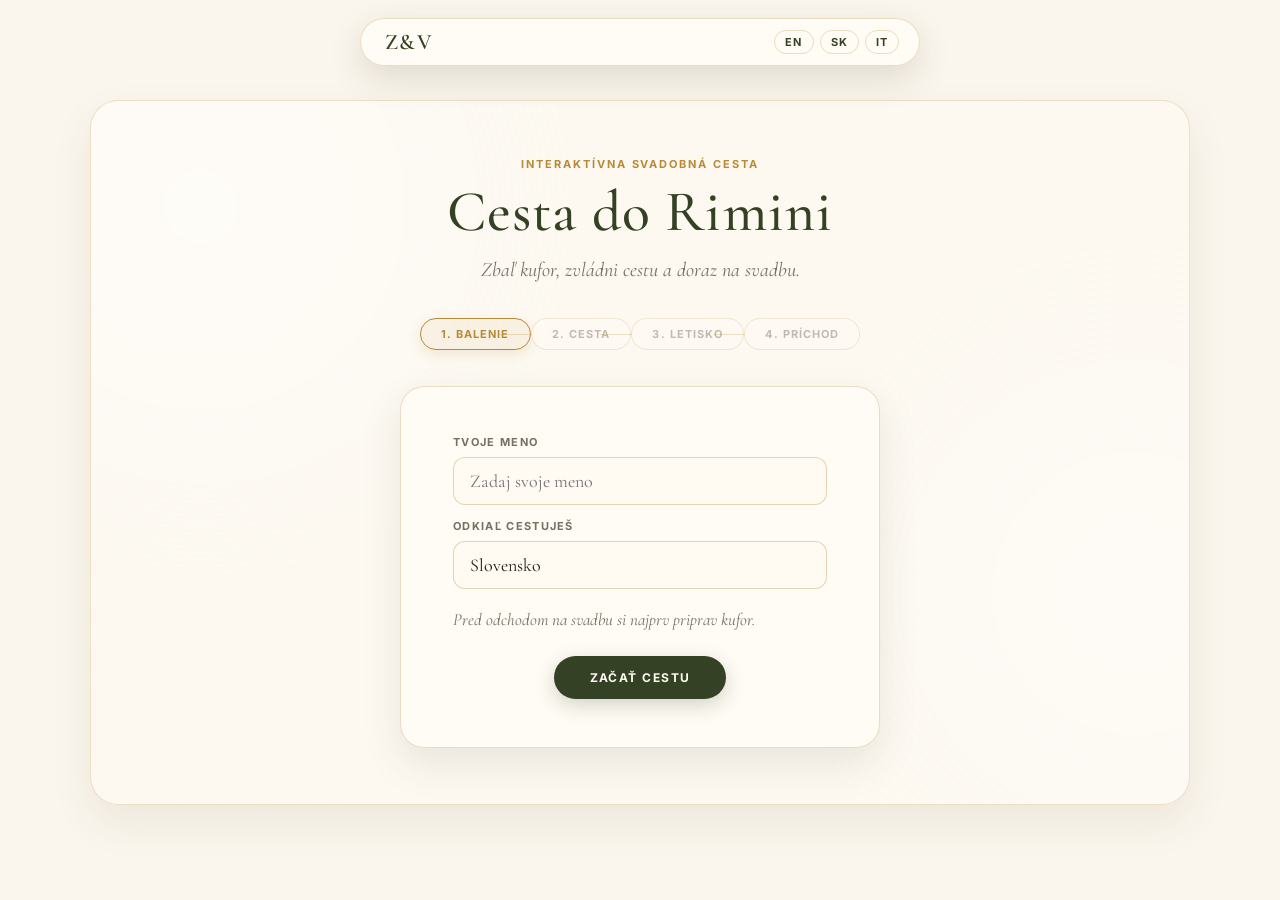
==== commit efe2711c: "new" ====
--- a/game.html
+++ b/game.html
@@ -1,5 +1,5 @@
 <!DOCTYPE html>
-<html lang="en">
+<html lang="sk">
 <head>
   <meta charset="UTF-8" />
   <meta name="viewport" content="width=device-width, initial-scale=1.0" />
@@ -429,7 +429,7 @@
       line-height: 1.2;
     }
 
-    /* Suitcase */
+    /* Kufor */
     .suitcase-card {
       background: rgba(255,252,246,0.9);
       border: 1px solid rgba(184, 138, 56, 0.28);
@@ -753,30 +753,42 @@
     .final-scene {
       border-radius: 24px;
       overflow: hidden;
-      background: linear-gradient(135deg, #344124 0%, #4d5f35 50%, #344124 100%);
-      min-height: 420px;
+      min-height: 430px;
       display: flex;
       align-items: center;
       justify-content: center;
       position: relative;
+      background-image: url("images/couple.png");
+      background-size: cover;
+      background-position: center;
+      background-repeat: no-repeat;
+      box-shadow: 0 18px 42px rgba(60, 47, 29, 0.10);
     }
 
     .final-scene::before {
       content: "";
       position: absolute;
       inset: 0;
-      background: radial-gradient(ellipse at 50% 0%, rgba(184,138,56,0.25), transparent 60%);
+      background:
+        linear-gradient(180deg, rgba(35, 35, 35, 0.30), rgba(35, 35, 35, 0.45)),
+        radial-gradient(ellipse at 50% 18%, rgba(255, 252, 246, 0.18), transparent 55%);
     }
 
     .final-overlay {
       text-align: center;
-      padding: 60px 48px;
+      padding: 54px 46px;
       position: relative;
       z-index: 2;
       display: flex;
       flex-direction: column;
       align-items: center;
       gap: 14px;
+      width: min(92%, 720px);
+      border: 1px solid rgba(255, 252, 246, 0.32);
+      border-radius: 24px;
+      background: rgba(52, 65, 36, 0.34);
+      backdrop-filter: blur(3px);
+      -webkit-backdrop-filter: blur(3px);
     }
 
     .final-overlay .game-kicker {
@@ -934,36 +946,36 @@
 
         <!-- Head -->
         <div class="game-head">
-          <p class="game-kicker" data-i18n="game.kicker">Interactive Wedding Journey</p>
-          <h1 class="game-main-title" data-i18n="game.title">Journey to Rimini</h1>
-          <p class="game-subtitle" data-i18n="game.subtitle">Pack wisely, travel safely, and arrive at the wedding.</p>
+          <p class="game-kicker" data-i18n="game.kicker">INTERAKTÍVNA SVADOBNÁ CESTA</p>
+          <h1 class="game-main-title" data-i18n="game.title">Cesta do Rimini</h1>
+          <p class="game-subtitle" data-i18n="game.subtitle">Zbaľ kufor, zvládni cestu a doraz na svadbu.</p>
         </div>
 
-        <!-- Progress steps -->
+        <!-- Postup steps -->
         <div class="game-progress-wrap">
-          <div class="game-step active current" id="stepIndicator1">1. Pack</div>
-          <div class="game-step" id="stepIndicator2">2. Travel</div>
-          <div class="game-step" id="stepIndicator3">3. Airport</div>
-          <div class="game-step" id="stepIndicator4">4. Arrival</div>
+          <div class="game-step active current" id="stepIndicator1">1. Balenie</div>
+          <div class="game-step" id="stepIndicator2">2. Cesta</div>
+          <div class="game-step" id="stepIndicator3">3. Letisko</div>
+          <div class="game-step" id="stepIndicator4">4. Príchod</div>
         </div>
 
         <!-- INTRO -->
         <div class="game-panel" id="introScreen">
           <div class="game-intro-card">
-            <label class="game-label" for="guestName" data-i18n="game.nameLabel">Your name</label>
-            <input id="guestName" class="game-input" type="text" placeholder="Enter your name" />
-
-            <label class="game-label" for="guestCountry">Your country</label>
+            <label class="game-label" for="guestName" data-i18n="game.nameLabel">Tvoje meno</label>
+            <input id="guestName" class="game-input" type="text" placeholder="Zadaj svoje meno" />
+
+            <label class="game-label" for="guestCountry" data-i18n="game.countryLabel">Odkiaľ cestuješ</label>
             <select id="guestCountry" class="game-input">
-              <option value="sk">Slovakia</option>
-              <option value="lu">Luxembourg</option>
-              <option value="it">Italy</option>
+              <option value="sk">Slovensko</option>
+              <option value="lu">Luxembursko</option>
+              <option value="it">Taliansko</option>
             </select>
 
-            <p class="game-text" data-i18n="game.introText">Before leaving for the wedding, you need to pack your suitcase.</p>
+            <p class="game-text" data-i18n="game.introText">Pred odchodom na svadbu si najprv priprav kufor.</p>
 
             <button class="play-btn" id="beginJourneyBtn" type="button" data-i18n="game.begin" style="align-self:center; margin-top:8px;">
-              Begin the journey
+              Začať cestu
             </button>
           </div>
         </div>
@@ -974,7 +986,7 @@
             <img id="storyImage" class="game-scene-image" alt="" />
             <p id="storyText" class="game-scene-text"></p>
             <div class="final-slide-actions">
-              <button type="button" class="play-btn" id="storyNextBtn">Next</button>
+              <button type="button" class="play-btn" id="storyĎalejBtn">Ďalej</button>
             </div>
           </div>
         </div>
@@ -983,20 +995,20 @@
         <div class="game-panel hidden" id="packingScreen">
           <div class="packing-layout">
             <div class="packing-side">
-              <h2 class="game-section-title" data-i18n="game.packTitle">Pack your suitcase</h2>
-              <p class="game-text" data-i18n="game.packText">Click items to add them to your suitcase. Choose wisely – some items are not allowed!</p>
+              <h2 class="game-section-title" data-i18n="game.packTitle">Zbaľ kufor</h2>
+              <p class="game-text" data-i18n="game.packText">Klikni na veci, ktoré chceš vložiť do kufra. Vyberaj pozorne – niektoré predmety cez kontrolu neprejdú.</p>
               <div class="packing-items" id="packingItems"></div>
             </div>
             <div class="packing-side">
               <div class="suitcase-card">
                 <div class="suitcase-top">
-                  <h3 data-i18n="game.suitcase">Suitcase</h3>
+                  <h3 data-i18n="game.suitcase">Kufor</h3>
                   <span id="suitcaseCount">0 / 8</span>
                 </div>
                 <div class="suitcase-grid" id="suitcaseGrid"></div>
                 <div class="suitcase-actions">
-                  <button class="secondary-btn" id="resetSuitcaseBtn" type="button" data-i18n="game.reset">Reset</button>
-                  <button class="play-btn" id="finishPackingBtn" type="button" data-i18n="game.finishPacking">Continue</button>
+                  <button class="secondary-btn" id="resetKuforBtn" type="button" data-i18n="game.reset">Vyprázdniť kufor</button>
+                  <button class="play-btn" id="finishPackingBtn" type="button" data-i18n="game.finishPacking">Pokračovať</button>
                 </div>
               </div>
             </div>
@@ -1007,17 +1019,17 @@
         <div class="game-panel hidden" id="roadScreen">
           <div class="road-topbar">
             <div class="road-badge">
-              <span data-i18n="game.progress">Progress</span>
-              <strong id="roadProgressText">0%</strong>
+              <span data-i18n="game.progress">Postup</span>
+              <strong id="roadPostupText">0%</strong>
             </div>
             <div class="road-badge">
-              <span data-i18n="game.delays">Traffic hits</span>
+              <span data-i18n="game.delays">Zrážky</span>
               <strong id="roadHitsText">0</strong>
             </div>
           </div>
 
           <div class="road-start-bar">
-            <button class="road-start-btn" id="startRoadBtn" type="button">Start</button>
+            <button class="road-start-btn" id="startRoadBtn" type="button">Štart</button>
           </div>
 
           <canvas id="roadCanvas" width="1100" height="460"></canvas>
@@ -1035,19 +1047,19 @@
             <button id="roadDownBtn" type="button" aria-label="Down">↓</button>
           </div>
 
-          <p class="road-swipe-hint">Swipe up/down on canvas or use the buttons above</p>
-          <p class="game-text center" data-i18n="game.roadHelp">Use ↑ ↓ arrow keys or buttons to switch lanes and avoid traffic.</p>
+          <p class="road-swipe-hint" data-i18n="game.roadHint">Potiahni po ploche hore/dole alebo použi tlačidlá.</p>
+          <p class="game-text center" data-i18n="game.roadHelp">Použi šípky ↑ ↓ alebo tlačidlá na zmenu pruhu a vyhni sa premávke.</p>
         </div>
 
         <!-- SECURITY – Level 3 -->
         <div class="game-panel hidden" id="securityScreen">
           <div class="security-card">
-            <h2 class="game-section-title" data-i18n="game.securityTitle">Airport security</h2>
-            <p class="game-text" id="securityMessage">Your suitcase is being checked.</p>
+            <h2 class="game-section-title" data-i18n="game.securityTitle">Bezpečnostná kontrola</h2>
+            <p class="game-text" id="securityMessage">Tvoj kufor sa kontroluje.</p>
 
             <div class="scanner-wrap">
               <div class="scanner-belt">
-                <div class="scanner-suitcase" id="scannerSuitcase">🧳</div>
+                <div class="scanner-suitcase" id="scannerKufor">🧳</div>
                 <div class="scanner-gate" id="scannerGate">
                   <div class="scanner-light" id="scannerLight"></div>
                 </div>
@@ -1055,7 +1067,7 @@
             </div>
 
             <div class="security-actions hidden" id="securityRetryWrap">
-              <button class="play-btn" id="repackBtn" type="button" data-i18n="game.repack">Repack the suitcase</button>
+              <button class="play-btn" id="repackBtn" type="button" data-i18n="game.repack">Prebaliť kufor</button>
             </div>
           </div>
         </div>
@@ -1065,12 +1077,12 @@
           <div class="final-scene">
             <div class="final-overlay">
               <p class="game-kicker">Rimini</p>
-              <h2 class="final-title" data-i18n="game.finalTitle">You made it</h2>
-              <p class="final-text" id="finalPersonalText">Welcome to Rimini.</p>
-              <p class="final-reward" data-i18n="game.rewardText">Your prize: a dance with the newlyweds</p>
+              <h2 class="final-title" data-i18n="game.finalTitle">Zvládol/a si to</h2>
+              <p class="final-text" id="finalPersonalText">Vitaj v Rimini.</p>
+              <p class="final-reward" data-i18n="game.rewardText">Tvoja výhra: tanec s novomanželmi</p>
               <div class="game-win-actions">
-                <button class="play-btn" id="downloadPrizeBtn" type="button" data-i18n="game.downloadPrize">Download your prize</button>
-                <a class="secondary-btn" href="index.html" data-i18n="game.backSite">Back to website</a>
+                <button class="play-btn" id="downloadPrizeBtn" type="button" data-i18n="game.downloadPrize">Stiahnuť odmenu</button>
+                <a class="secondary-btn" href="index.html" data-i18n="game.backSite">Späť na stránku</a>
               </div>
             </div>
           </div>
@@ -1081,7 +1093,6 @@
   </section>
 </main>
 
-<script src="script.js"></script>
 <script src="game.js"></script>
 </body>
 </html>
--- a/style.css
+++ b/style.css
@@ -2334,7 +2334,7 @@
 }
 
 .weather-note {
-  margin-top: 10px !important;
+  margin-top: 24px !important;
   font-size: 13px !important;
 }
 
@@ -5532,3 +5532,362 @@
   }
 }
 
+
+
+/* =========================================================
+   FINÁLNE ÚPRAVY: desktop mená, hra, tipy a tlačidlá mapy
+   ========================================================= */
+.hero-names-desktop {
+  display: block !important;
+  font-family: "Cormorant Garamond", serif !important;
+  font-size: clamp(86px, 8.2vw, 150px) !important;
+  font-weight: 500 !important;
+  line-height: .92 !important;
+  letter-spacing: .01em !important;
+  color: var(--olive-dark) !important;
+  margin: 18px auto 22px !important;
+  text-align: center !important;
+  white-space: nowrap !important;
+}
+
+.hero-names-desktop span {
+  color: var(--gold) !important;
+  font-weight: 400 !important;
+}
+
+@media (min-width: 901px) {
+  .hero .hero-initials {
+    display: none !important;
+  }
+}
+
+/* Nadpis hry rovnakým štýlom ako nadpisy sekcií, nie písaným fontom */
+.game-title {
+  font-family: "Cormorant Garamond", serif !important;
+  font-size: clamp(28px, 3.5vw, 52px) !important;
+  font-weight: 600 !important;
+  line-height: 1.15 !important;
+  text-transform: uppercase !important;
+  letter-spacing: .04em !important;
+  color: var(--olive-dark) !important;
+  margin: 0 0 18px !important;
+}
+
+/* Skrytie starých kartičiek hry, keby zostali v cache alebo v inom HTML */
+.game-cards-row,
+.game-arrow,
+.game-card {
+  display: none !important;
+}
+
+.game-desc {
+  margin-bottom: 28px !important;
+}
+
+/* Tlačidlá Otvoriť mapu v Tipy od nás – zelené ako Otvoriť v Google Maps */
+.tip-card .tip-btn,
+.tip-btn {
+  display: inline-flex !important;
+  align-items: center !important;
+  justify-content: center !important;
+  gap: 8px !important;
+  min-width: 154px !important;
+  height: 40px !important;
+  margin: 12px auto 0 !important;
+  padding: 0 18px !important;
+  border: 1px solid var(--olive) !important;
+  border-radius: 8px !important;
+  background: var(--olive) !important;
+  color: #fff !important;
+  box-shadow: none !important;
+  font-family: "Inter", sans-serif !important;
+  font-size: 10px !important;
+  font-weight: 800 !important;
+  line-height: 1 !important;
+  letter-spacing: .07em !important;
+  text-transform: uppercase !important;
+  white-space: nowrap !important;
+}
+
+.tip-card .tip-btn span,
+.tip-btn span {
+  display: inline-flex !important;
+  align-items: center !important;
+  justify-content: center !important;
+  margin: 0 !important;
+  padding: 0 !important;
+  color: inherit !important;
+  font-family: "Inter", sans-serif !important;
+  font-size: inherit !important;
+  font-weight: inherit !important;
+  line-height: 1 !important;
+  letter-spacing: inherit !important;
+  text-transform: inherit !important;
+  white-space: nowrap !important;
+}
+
+.tip-card .tip-btn svg,
+.tip-btn svg {
+  width: 14px !important;
+  height: 14px !important;
+  min-width: 14px !important;
+  flex: 0 0 14px !important;
+  display: block !important;
+  margin: 0 !important;
+  stroke: currentColor !important;
+  transform: none !important;
+}
+
+.tip-card .tip-btn:hover,
+.tip-btn:hover {
+  background: var(--olive-dark) !important;
+  border-color: var(--olive-dark) !important;
+  color: #fff !important;
+  transform: none !important;
+}
+
+@media (max-width: 900px) {
+  .hero-names-desktop {
+    display: none !important;
+  }
+
+  .hero .hero-initials {
+    display: flex !important;
+  }
+
+  /* posúva sa iba veta Pripravte sa... */
+  .hero-note {
+    margin-top: 108px !important;
+  }
+
+  /* Tipy od nás iba na mobile: 2 vedľa seba, notebook ostáva pôvodný */
+  #tipy .tips-grid {
+    display: grid !important;
+    grid-template-columns: repeat(2, minmax(0, 1fr)) !important;
+    gap: 12px !important;
+  }
+
+  #tipy .tip-card {
+    min-width: 0 !important;
+    padding: 18px 8px 16px !important;
+  }
+
+  #tipy .tip-card .tip-icon,
+  #tipy .tip-card img.tip-icon {
+    width: 112px !important;
+    height: 112px !important;
+    margin: -12px auto 0 !important;
+  }
+
+  #tipy .tip-card > span {
+    font-size: 11px !important;
+    letter-spacing: .08em !important;
+    margin-top: -6px !important;
+    margin-bottom: 18px !important;
+  }
+
+  #tipy .tip-card h3 {
+    font-size: 21px !important;
+  }
+
+  #tipy .tip-card p {
+    font-size: 10.5px !important;
+  }
+
+  #tipy .tip-card .tip-btn,
+  #tipy .tip-btn {
+    min-width: 128px !important;
+    height: 36px !important;
+    padding: 0 10px !important;
+    font-size: 8.5px !important;
+    letter-spacing: .045em !important;
+  }
+}
+
+@media (max-width: 430px) {
+  .hero-note {
+    margin-top: 124px !important;
+  }
+
+  #tipy .tips-grid {
+    gap: 10px !important;
+  }
+
+  #tipy .tip-card {
+    padding-left: 7px !important;
+    padding-right: 7px !important;
+  }
+}
+
+
+/* =========================================================
+   FINÁLNA OPRAVA: desktop rozloženie Tipy + počasie bez Z&V
+   ========================================================= */
+
+/* odstránenie priehľadného Z&V z karty počasia */
+.weather-main-card::after {
+  display: none !important;
+  content: none !important;
+}
+
+@media (min-width: 901px) {
+  /* Tipy od nás: po odstránení Nákupov sú 4 karty rovnomerne cez sekciu */
+  #tipy .tips-grid {
+    display: grid !important;
+    grid-template-columns: repeat(4, minmax(0, 1fr)) !important;
+    gap: 22px !important;
+    width: min(100%, 1120px) !important;
+    margin: 0 auto !important;
+    align-items: stretch !important;
+    justify-content: center !important;
+  }
+
+  #tipy .tip-card {
+    width: 100% !important;
+    min-width: 0 !important;
+  }
+
+  /* Počasie v Rimini: obsah zarovnaný na stred, nie posunutý doľava */
+  #pocasie .weather-shell {
+    width: min(100%, 1120px) !important;
+    max-width: 1120px !important;
+    margin-left: auto !important;
+    margin-right: auto !important;
+  }
+
+  #pocasie .weather-layout {
+    display: grid !important;
+    grid-template-columns: minmax(0, 1fr) minmax(0, 1.22fr) !important;
+    gap: 24px !important;
+    align-items: stretch !important;
+    justify-content: center !important;
+    width: 100% !important;
+    margin: 0 auto !important;
+  }
+
+  #pocasie .weather-main-card,
+  #pocasie .weather-side-cards {
+    min-width: 0 !important;
+  }
+}
+
+/* =========================================================
+   FINÁLNA OPRAVA: na mobile bez dekoratívnych kvetov v sekciách
+   Netýka sa hero úvodných kvetov, iba kvetov v obsahu stránky.
+   ========================================================= */
+@media (max-width: 900px) {
+  #program .edge-flower,
+  #tipy .edge-flower,
+  #info .edge-flower,
+  #faq .edge-flower,
+  #pocasie .edge-flower,
+  .edge-flower-program-left,
+  .edge-flower-program-right,
+  .edge-flower-tips-left,
+  .edge-flower-info-right,
+  .edge-flower-weather-left,
+  .edge-flower-weather-right-new,
+  .tips-mobile-garland {
+    display: none !important;
+    visibility: hidden !important;
+    opacity: 0 !important;
+  }
+
+  #program,
+  #tipy,
+  #info,
+  #faq,
+  #pocasie {
+    overflow: hidden !important;
+  }
+
+  #tipy {
+    padding-top: 52px !important;
+  }
+}
+
+/* =========================================================
+   FINÁLNA OPRAVA: mobilný hero — väčšie Z&V a nižší úvodný text
+   Mení iba mobilnú verziu.
+   ========================================================= */
+@media (max-width: 900px) {
+  .hero .hi-z,
+  .hero .hi-v {
+    font-size: clamp(104px, 30vw, 138px) !important;
+    line-height: .82 !important;
+  }
+
+  .hero .hi-amp {
+    font-size: clamp(54px, 16vw, 76px) !important;
+    padding: 0 9px !important;
+    transform: translateY(6px) !important;
+  }
+
+  .hero-note {
+    margin-top: 160px !important;
+    width: min(82vw, 330px) !important;
+  }
+}
+
+@media (max-width: 430px) {
+  .hero .hi-z,
+  .hero .hi-v {
+    font-size: 102px !important;
+  }
+
+  .hero .hi-amp {
+    font-size: 58px !important;
+  }
+
+  .hero-note {
+    margin-top: 178px !important;
+  }
+}
+
+@media (max-width: 900px) {
+  .hero {
+    position: relative !important;
+  }
+
+  .hero-note {
+    position: absolute !important;
+    left: 50% !important;
+    bottom: 120px !important;
+    transform: translateX(-50%) !important;
+
+    width: min(82vw, 310px) !important;
+    margin: 0 !important;
+    text-align: center !important;
+    z-index: 3 !important;
+  }
+}
+@media (max-width: 900px) {
+  .hero-initials,
+  .hero-divider,
+  .hero-date,
+  .hero-place {
+    transform: translateY(-30px) !important;
+  }
+}
+
+/* =========================================================
+   FOOTER — nenápadný podpis
+   ========================================================= */
+.footer-credit {
+  display: block !important;
+  margin-top: 30px !important;
+  font-family: "Inter", sans-serif !important;
+  font-size: 9px !important;
+  font-weight: 500 !important;
+  letter-spacing: .16em !important;
+  text-transform: uppercase !important;
+  color: rgba(52, 65, 36, .42) !important;
+}
+
+@media (max-width: 900px) {
+  .footer-credit {
+    margin-top: 10px !important;
+    font-size: 8px !important;
+    letter-spacing: .12em !important;
+  }
+}
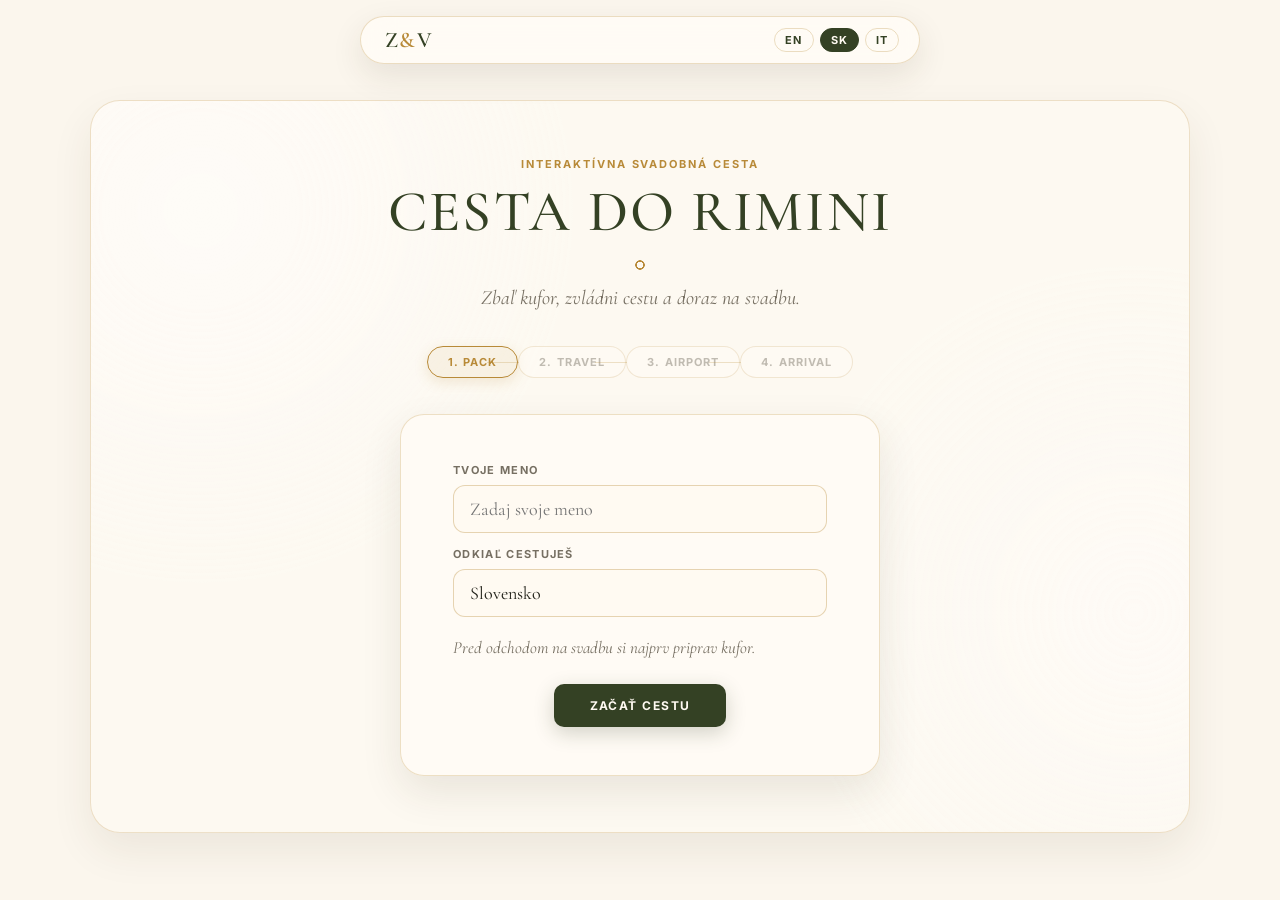
==== commit f7152bee: "new" ====
--- a/game.html
+++ b/game.html
@@ -10,927 +10,22 @@
   <link href="https://fonts.googleapis.com/css2?family=Cormorant+Garamond:ital,wght@0,400;0,500;0,600;1,400&family=Great+Vibes&family=Inter:wght@400;500;600;700&display=swap" rel="stylesheet" />
   <link rel="stylesheet" href="style.css" />
 
-  <style>
-    /* =========================================================
-       GAME PAGE – TOPBAR
-       ========================================================= */
-    .topbar {
-      position: fixed;
-      top: 18px;
-      left: 50%;
-      transform: translateX(-50%);
-      z-index: 100;
-      width: min(calc(100vw - 32px), 560px);
+  <link rel="stylesheet" href="game.css" />
 
-      display: flex;
-      align-items: center;
-      justify-content: space-between;
-      gap: 16px;
+  <!-- Preload images used first in the game so they do not appear late -->
+  <link rel="preload" as="image" href="images/country-sk.png">
+  <link rel="preload" as="image" href="images/country-lu.png">
+  <link rel="preload" as="image" href="images/country-it.png">
+  <link rel="preload" as="image" href="images/room.png">
+  <link rel="preload" as="image" href="images/zapcha.png">
+  <link rel="preload" as="image" href="images/couple.png">
 
-      padding: 10px 20px 10px 24px;
-      background: rgba(255, 252, 246, 0.94);
-      border: 1px solid rgba(184, 138, 56, 0.28);
-      border-radius: 999px;
-      box-shadow: 0 12px 34px rgba(60, 47, 29, 0.14);
-      backdrop-filter: blur(16px);
-      -webkit-backdrop-filter: blur(16px);
-    }
-
-    .brand {
-      font-family: "Cormorant Garamond", serif;
-      font-size: 22px;
-      font-weight: 600;
-      color: var(--olive-dark);
-      letter-spacing: 0.06em;
-      text-decoration: none;
-      white-space: nowrap;
-    }
-
-    .topbar .lang-switch {
-      display: flex;
-      gap: 6px;
-      align-items: center;
-    }
-
-    .topbar .lang-switch button {
-      border: 1px solid rgba(184, 138, 56, 0.28);
-      background: transparent;
-      cursor: pointer;
-      font-family: "Inter", sans-serif;
-      font-size: 11px;
-      font-weight: 700;
-      letter-spacing: 0.10em;
-      color: var(--olive-dark);
-      padding: 4px 10px;
-      border-radius: 999px;
-      transition: background 0.2s, color 0.2s;
-    }
-
-    .topbar .lang-switch button:hover,
-    .topbar .lang-switch button.active {
-      background: var(--olive-dark);
-      color: #fffaf2;
-      border-color: var(--olive-dark);
-    }
-
-    /* =========================================================
-       GAME PAGE – LAYOUT
-       ========================================================= */
-    body.game-page-body {
-      background: #fbf7ef;
-      min-height: 100vh;
-    }
-
-    .game-page {
-      padding-top: 100px;
-      padding-bottom: 60px;
-    }
-
-    .game-page .section {
-      width: min(100% - 40px, 1100px);
-      margin: 0 auto;
-      padding: 56px 60px;
-    }
-
-    .game-shell {
-      display: flex;
-      flex-direction: column;
-      gap: 36px;
-    }
-
-    /* =========================================================
-       GAME HEAD
-       ========================================================= */
-    .game-head {
-      text-align: center;
-    }
-
-    .game-kicker {
-      margin: 0 0 10px;
-      font-family: "Inter", sans-serif;
-      font-size: 11px;
-      font-weight: 700;
-      letter-spacing: 0.18em;
-      text-transform: uppercase;
-      color: var(--gold);
-    }
-
-    .game-main-title {
-      font-family: "Cormorant Garamond", serif;
-      font-size: clamp(34px, 4.5vw, 58px);
-      font-weight: 500;
-      color: var(--olive-dark);
-      margin: 0 0 14px;
-      line-height: 1.1;
-    }
-
-    .game-subtitle {
-      font-family: "Cormorant Garamond", serif;
-      font-size: clamp(16px, 1.8vw, 20px);
-      font-style: italic;
-      color: var(--muted);
-      margin: 0;
-    }
-
-    /* =========================================================
-       STEP PROGRESS BAR
-       ========================================================= */
-    .game-progress-wrap {
-      display: flex;
-      justify-content: center;
-      gap: 0;
-      align-items: center;
-    }
-
-    .game-step {
-      display: flex;
-      align-items: center;
-      gap: 8px;
-      font-family: "Inter", sans-serif;
-      font-size: 11px;
-      font-weight: 700;
-      letter-spacing: 0.10em;
-      text-transform: uppercase;
-      color: rgba(118, 111, 98, 0.45);
-      padding: 8px 20px;
-      border-radius: 999px;
-      border: 1px solid rgba(184, 138, 56, 0.18);
-      background: rgba(255,252,246,0.5);
-      transition: all 0.3s ease;
-      position: relative;
-    }
-
-    .game-step + .game-step::before {
-      content: "";
-      width: 32px;
-      height: 1px;
-      background: rgba(184, 138, 56, 0.25);
-      flex-shrink: 0;
-      order: -1;
-      position: absolute;
-      left: -32px;
-    }
-
-    .game-progress-wrap {
-      position: relative;
-    }
-
-    .game-step.active {
-      color: var(--olive-dark);
-      border-color: rgba(184, 138, 56, 0.45);
-      background: rgba(255,252,246,0.9);
-    }
-
-    .game-step.current {
-      color: var(--gold);
-      border-color: var(--gold);
-      background: rgba(184, 138, 56, 0.08);
-      box-shadow: 0 4px 14px rgba(184, 138, 56, 0.18);
-    }
-
-    /* =========================================================
-       PANEL (base)
-       ========================================================= */
-    .game-panel {
-      display: block;
-    }
-
-    .game-panel.hidden {
-      display: none;
-    }
-
-    /* =========================================================
-       BUTTONS
-       ========================================================= */
-    .play-btn {
-      display: inline-flex;
-      align-items: center;
-      justify-content: center;
-      padding: 14px 36px;
-      background: var(--olive-dark);
-      color: #fffaf2;
-      font-family: "Inter", sans-serif;
-      font-size: 12px;
-      font-weight: 700;
-      letter-spacing: 0.12em;
-      text-transform: uppercase;
-      border: none;
-      border-radius: 999px;
-      cursor: pointer;
-      transition: background 0.2s, transform 0.15s, box-shadow 0.2s;
-      text-decoration: none;
-      box-shadow: 0 6px 20px rgba(52, 65, 36, 0.22);
-    }
-
-    .play-btn:hover {
-      background: var(--olive);
-      transform: translateY(-1px);
-      box-shadow: 0 10px 28px rgba(52, 65, 36, 0.28);
-    }
-
-    .secondary-btn {
-      display: inline-flex;
-      align-items: center;
-      justify-content: center;
-      padding: 13px 28px;
-      background: transparent;
-      color: var(--olive-dark);
-      font-family: "Inter", sans-serif;
-      font-size: 12px;
-      font-weight: 700;
-      letter-spacing: 0.12em;
-      text-transform: uppercase;
-      border: 1px solid rgba(52, 65, 36, 0.35);
-      border-radius: 999px;
-      cursor: pointer;
-      transition: background 0.2s, border-color 0.2s;
-      text-decoration: none;
-    }
-
-    .secondary-btn:hover {
-      background: rgba(52, 65, 36, 0.07);
-      border-color: var(--olive-dark);
-    }
-
-    /* =========================================================
-       INTRO SCREEN
-       ========================================================= */
-    .game-intro-card {
-      max-width: 480px;
-      margin: 0 auto;
-      display: flex;
-      flex-direction: column;
-      gap: 14px;
-      padding: 48px 52px;
-      background: rgba(255,252,246,0.9);
-      border: 1px solid rgba(184, 138, 56, 0.28);
-      border-radius: 24px;
-      box-shadow: 0 16px 40px rgba(60, 47, 29, 0.10);
-    }
-
-    .game-label {
-      font-family: "Inter", sans-serif;
-      font-size: 11px;
-      font-weight: 700;
-      letter-spacing: 0.12em;
-      text-transform: uppercase;
-      color: var(--muted);
-      margin-bottom: -6px;
-    }
-
-    .game-input {
-      width: 100%;
-      padding: 12px 16px;
-      font-family: "Cormorant Garamond", serif;
-      font-size: 18px;
-      color: var(--ink);
-      background: #fffaf2;
-      border: 1px solid rgba(184, 138, 56, 0.35);
-      border-radius: 12px;
-      outline: none;
-      transition: border-color 0.2s, box-shadow 0.2s;
-      appearance: none;
-    }
-
-    .game-input:focus {
-      border-color: var(--gold);
-      box-shadow: 0 0 0 3px rgba(184, 138, 56, 0.12);
-    }
-
-    .game-text {
-      font-family: "Cormorant Garamond", serif;
-      font-size: 17px;
-      font-style: italic;
-      color: var(--muted);
-      margin: 4px 0 0;
-      line-height: 1.55;
-    }
-
-    .game-text.center {
-      text-align: center;
-    }
-
-    /* =========================================================
-       STORY SCREEN
-       ========================================================= */
-    .game-scene-card {
-      max-width: 680px;
-      margin: 0 auto;
-      background: rgba(255,252,246,0.9);
-      border: 1px solid rgba(184, 138, 56, 0.28);
-      border-radius: 24px;
-      overflow: hidden;
-      box-shadow: 0 16px 40px rgba(60, 47, 29, 0.10);
-    }
-
-    .story-card {
-      display: flex;
-      flex-direction: column;
-    }
-
-    .game-scene-image {
-      width: 100%;
-      height: 320px;
-      object-fit: cover;
-      display: block;
-      background: rgba(184, 138, 56, 0.08);
-    }
-
-    .game-scene-text {
-      font-family: "Cormorant Garamond", serif;
-      font-size: 20px;
-      font-style: italic;
-      color: var(--ink);
-      line-height: 1.6;
-      padding: 28px 36px 12px;
-      margin: 0;
-    }
-
-    .final-slide-actions {
-      display: flex;
-      justify-content: flex-end;
-      padding: 16px 36px 32px;
-    }
-
-    /* =========================================================
-       PACKING SCREEN
-       ========================================================= */
-    .packing-layout {
-      display: grid;
-      grid-template-columns: 1fr 1fr;
-      gap: 32px;
-      align-items: start;
-    }
-
-    .packing-side {
-      display: flex;
-      flex-direction: column;
-      gap: 16px;
-    }
-
-    .game-section-title {
-      font-family: "Cormorant Garamond", serif;
-      font-size: clamp(22px, 2.5vw, 30px);
-      font-weight: 500;
-      color: var(--olive-dark);
-      margin: 0;
-    }
-
-    .packing-items {
-      display: grid;
-      grid-template-columns: repeat(auto-fill, minmax(88px, 1fr));
-      gap: 10px;
-    }
-
-    .pack-item {
-      display: flex;
-      flex-direction: column;
-      align-items: center;
-      gap: 6px;
-      padding: 14px 8px 12px;
-      background: rgba(255,252,246,0.9);
-      border: 1px solid rgba(184, 138, 56, 0.28);
-      border-radius: 14px;
-      cursor: pointer;
-      transition: all 0.18s ease;
-      font-family: "Inter", sans-serif;
-    }
-
-    .pack-item:hover:not(:disabled) {
-      border-color: var(--gold);
-      background: rgba(184, 138, 56, 0.07);
-      transform: translateY(-2px);
-      box-shadow: 0 6px 18px rgba(60, 47, 29, 0.10);
-    }
-
-    .pack-item.used {
-      opacity: 0.4;
-      cursor: default;
-    }
-
-    .pack-item-image-wrap {
-      display: flex;
-      align-items: center;
-      justify-content: center;
-    }
-
-    .pack-item-emoji {
-      font-size: 28px;
-      line-height: 1;
-    }
-
-    .pack-item-label {
-      font-size: 10px;
-      font-weight: 600;
-      letter-spacing: 0.06em;
-      text-transform: uppercase;
-      color: var(--muted);
-      text-align: center;
-      line-height: 1.2;
-    }
-
-    /* Kufor */
-    .suitcase-card {
-      background: rgba(255,252,246,0.9);
-      border: 1px solid rgba(184, 138, 56, 0.28);
-      border-radius: 20px;
-      padding: 24px;
-      box-shadow: 0 8px 24px rgba(60,47,29,0.08);
-    }
-
-    .suitcase-top {
-      display: flex;
-      align-items: center;
-      justify-content: space-between;
-      margin-bottom: 16px;
-    }
-
-    .suitcase-top h3 {
-      font-family: "Cormorant Garamond", serif;
-      font-size: 22px;
-      font-weight: 500;
-      color: var(--olive-dark);
-      margin: 0;
-    }
-
-    .suitcase-top span {
-      font-family: "Inter", sans-serif;
-      font-size: 12px;
-      font-weight: 700;
-      color: var(--muted);
-      letter-spacing: 0.06em;
-    }
-
-    .suitcase-grid {
-      display: grid;
-      grid-template-columns: repeat(4, 1fr);
-      gap: 8px;
-      margin-bottom: 20px;
-    }
-
-    .suitcase-slot {
-      aspect-ratio: 1;
-      background: rgba(184, 138, 56, 0.06);
-      border: 1px dashed rgba(184, 138, 56, 0.30);
-      border-radius: 10px;
-      display: flex;
-      align-items: center;
-      justify-content: center;
-    }
-
-    .suitcase-item {
-      width: 100%;
-      height: 100%;
-      background: transparent;
-      border: none;
-      cursor: pointer;
-      display: flex;
-      align-items: center;
-      justify-content: center;
-      border-radius: 10px;
-      transition: background 0.15s;
-    }
-
-    .suitcase-item:hover {
-      background: rgba(207, 127, 115, 0.12);
-    }
-
-    .suitcase-item-emoji {
-      font-size: 26px;
-    }
-
-    .suitcase-actions {
-      display: flex;
-      gap: 10px;
-      justify-content: flex-end;
-    }
-
-    /* =========================================================
-       ROAD SCREEN
-       ========================================================= */
-    .road-topbar {
-      display: flex;
-      gap: 16px;
-      margin-bottom: 16px;
-      justify-content: center;
-    }
-
-    .road-badge {
-      display: flex;
-      align-items: center;
-      gap: 8px;
-      padding: 8px 20px;
-      background: rgba(255,252,246,0.9);
-      border: 1px solid rgba(184, 138, 56, 0.28);
-      border-radius: 999px;
-      font-family: "Inter", sans-serif;
-      font-size: 12px;
-      font-weight: 600;
-      color: var(--muted);
-    }
-
-    .road-badge strong {
-      color: var(--olive-dark);
-      font-size: 14px;
-    }
-
-    .road-start-bar {
-      display: flex;
-      justify-content: center;
-      margin-bottom: 12px;
-    }
-
-    .road-start-btn {
-      padding: 11px 32px;
-      background: var(--gold);
-      color: #fffaf2;
-      font-family: "Inter", sans-serif;
-      font-size: 12px;
-      font-weight: 700;
-      letter-spacing: 0.12em;
-      text-transform: uppercase;
-      border: none;
-      border-radius: 999px;
-      cursor: pointer;
-      transition: background 0.2s, transform 0.15s;
-      box-shadow: 0 6px 20px rgba(184, 138, 56, 0.30);
-    }
-
-    .road-start-btn:hover {
-      background: #a87b30;
-      transform: translateY(-1px);
-    }
-
-    .road-start-btn.hidden {
-      display: none;
-    }
-
-    #roadCanvas {
-      display: block;
-      width: 100%;
-      max-width: 100%;
-      height: auto;
-      border-radius: 18px;
-      border: 1px solid rgba(184, 138, 56, 0.20);
-      box-shadow: 0 8px 28px rgba(60,47,29,0.12);
-    }
-
-    .road-end-overlay {
-      position: absolute;
-      inset: 0;
-      background: rgba(251,247,239,0.88);
-      display: flex;
-      align-items: center;
-      justify-content: center;
-      border-radius: 18px;
-      backdrop-filter: blur(6px);
-      z-index: 10;
-    }
-
-    #roadScreen {
-      position: relative;
-    }
-
-    .road-end-overlay.hidden {
-      display: none;
-    }
-
-    .road-end-card {
-      text-align: center;
-      padding: 40px 48px;
-      background: rgba(255,252,246,0.97);
-      border: 1px solid rgba(184, 138, 56, 0.30);
-      border-radius: 24px;
-      box-shadow: 0 20px 50px rgba(60,47,29,0.14);
-      max-width: 400px;
-      display: flex;
-      flex-direction: column;
-      gap: 12px;
-      align-items: center;
-    }
-
-    .road-end-card h2 {
-      font-family: "Cormorant Garamond", serif;
-      font-size: 36px;
-      font-weight: 500;
-      color: var(--olive-dark);
-      margin: 0;
-    }
-
-    .road-end-card p {
-      font-family: "Cormorant Garamond", serif;
-      font-size: 18px;
-      font-style: italic;
-      color: var(--muted);
-      margin: 0;
-    }
-
-    .mobile-road-controls {
-      display: none;
-      justify-content: center;
-      gap: 20px;
-      margin-top: 16px;
-    }
-
-    .mobile-road-controls button {
-      width: 56px;
-      height: 56px;
-      border-radius: 50%;
-      border: 2px solid rgba(184, 138, 56, 0.35);
-      background: rgba(255,252,246,0.9);
-      font-size: 22px;
-      cursor: pointer;
-      color: var(--olive-dark);
-      transition: background 0.15s;
-    }
-
-    .mobile-road-controls button:active {
-      background: rgba(184, 138, 56, 0.15);
-    }
-
-    .road-swipe-hint {
-      display: none;
-      text-align: center;
-      font-family: "Inter", sans-serif;
-      font-size: 11px;
-      color: var(--muted);
-      margin-top: 8px;
-    }
-
-    /* =========================================================
-       SECURITY SCREEN
-       ========================================================= */
-    .security-card {
-      max-width: 560px;
-      margin: 0 auto;
-      background: rgba(255,252,246,0.9);
-      border: 1px solid rgba(184, 138, 56, 0.28);
-      border-radius: 24px;
-      padding: 48px 52px;
-      text-align: center;
-      box-shadow: 0 16px 40px rgba(60,47,29,0.10);
-      display: flex;
-      flex-direction: column;
-      gap: 24px;
-      align-items: center;
-    }
-
-    .scanner-wrap {
-      width: 100%;
-    }
-
-    .scanner-belt {
-      display: flex;
-      align-items: center;
-      justify-content: center;
-      gap: 0;
-      background: rgba(184, 138, 56, 0.08);
-      border: 1px solid rgba(184, 138, 56, 0.22);
-      border-radius: 14px;
-      padding: 20px 16px;
-      min-height: 90px;
-      position: relative;
-      overflow: hidden;
-    }
-
-    .scanner-suitcase {
-      font-size: 40px;
-      position: relative;
-      z-index: 2;
-      transition: transform 1.2s ease;
-    }
-
-    .scanner-suitcase.move {
-      transform: translateX(80px);
-    }
-
-    .scanner-gate {
-      width: 50px;
-      height: 70px;
-      border: 3px solid var(--olive);
-      border-radius: 6px;
-      display: flex;
-      align-items: center;
-      justify-content: center;
-      margin-left: 16px;
-      flex-shrink: 0;
-      background: rgba(255,252,246,0.5);
-    }
-
-    .scanner-light {
-      width: 18px;
-      height: 18px;
-      border-radius: 50%;
-      background: rgba(184, 138, 56, 0.20);
-      border: 2px solid rgba(184, 138, 56, 0.30);
-      transition: background 0.4s, border-color 0.4s, box-shadow 0.4s;
-    }
-
-    .scanner-light.ok {
-      background: #7f9788;
-      border-color: #4d5f35;
-      box-shadow: 0 0 12px rgba(77, 95, 53, 0.5);
-    }
-
-    .scanner-light.fail {
-      background: #cf7f73;
-      border-color: #a05548;
-      box-shadow: 0 0 12px rgba(207, 127, 115, 0.5);
-    }
-
-    .security-actions {
-      display: flex;
-      justify-content: center;
-    }
-
-    .security-actions.hidden {
-      display: none;
-    }
-
-    /* =========================================================
-       FINAL SCREEN
-       ========================================================= */
-    .final-scene {
-      border-radius: 24px;
-      overflow: hidden;
-      min-height: 430px;
-      display: flex;
-      align-items: center;
-      justify-content: center;
-      position: relative;
-      background-image: url("images/couple.png");
-      background-size: cover;
-      background-position: center;
-      background-repeat: no-repeat;
-      box-shadow: 0 18px 42px rgba(60, 47, 29, 0.10);
-    }
-
-    .final-scene::before {
-      content: "";
-      position: absolute;
-      inset: 0;
-      background:
-        linear-gradient(180deg, rgba(35, 35, 35, 0.30), rgba(35, 35, 35, 0.45)),
-        radial-gradient(ellipse at 50% 18%, rgba(255, 252, 246, 0.18), transparent 55%);
-    }
-
-    .final-overlay {
-      text-align: center;
-      padding: 54px 46px;
-      position: relative;
-      z-index: 2;
-      display: flex;
-      flex-direction: column;
-      align-items: center;
-      gap: 14px;
-      width: min(92%, 720px);
-      border: 1px solid rgba(255, 252, 246, 0.32);
-      border-radius: 24px;
-      background: rgba(52, 65, 36, 0.34);
-      backdrop-filter: blur(3px);
-      -webkit-backdrop-filter: blur(3px);
-    }
-
-    .final-overlay .game-kicker {
-      color: rgba(184, 138, 56, 0.9);
-      letter-spacing: 0.28em;
-    }
-
-    .final-title {
-      font-family: "Great Vibes", cursive;
-      font-size: clamp(48px, 7vw, 80px);
-      color: #fffaf2;
-      margin: 0;
-      line-height: 1.1;
-    }
-
-    .final-text {
-      font-family: "Cormorant Garamond", serif;
-      font-size: 20px;
-      font-style: italic;
-      color: rgba(255,250,242,0.80);
-      margin: 0;
-    }
-
-    .final-reward {
-      font-family: "Cormorant Garamond", serif;
-      font-size: 18px;
-      color: var(--gold);
-      margin: 0;
-      letter-spacing: 0.05em;
-    }
-
-    .game-win-actions {
-      display: flex;
-      gap: 12px;
-      flex-wrap: wrap;
-      justify-content: center;
-      margin-top: 8px;
-    }
-
-    .game-win-actions .play-btn {
-      background: rgba(255,252,246,0.15);
-      border: 1px solid rgba(255,252,246,0.40);
-      color: #fffaf2;
-      box-shadow: none;
-    }
-
-    .game-win-actions .play-btn:hover {
-      background: rgba(255,252,246,0.25);
-    }
-
-    .game-win-actions .secondary-btn {
-      border-color: rgba(255,252,246,0.35);
-      color: rgba(255,252,246,0.80);
-    }
-
-    .game-win-actions .secondary-btn:hover {
-      background: rgba(255,252,246,0.12);
-      border-color: rgba(255,252,246,0.55);
-      color: #fffaf2;
-    }
-
-    /* =========================================================
-       RESPONSIVE
-       ========================================================= */
-    @media (max-width: 760px) {
-      .game-page .section {
-        padding: 32px 20px;
-      }
-
-      .packing-layout {
-        grid-template-columns: 1fr;
-      }
-
-      .game-intro-card {
-        padding: 32px 24px;
-      }
-
-      .security-card {
-        padding: 32px 24px;
-      }
-
-      .game-progress-wrap {
-        gap: 0;
-        overflow-x: auto;
-        padding-bottom: 4px;
-        justify-content: flex-start;
-      }
-
-      .game-step {
-        font-size: 10px;
-        padding: 6px 12px;
-        white-space: nowrap;
-      }
-
-      .mobile-road-controls {
-        display: flex;
-      }
-
-      .road-swipe-hint {
-        display: block;
-      }
-
-      .final-overlay {
-        padding: 40px 24px;
-      }
-
-      .road-end-card {
-        padding: 32px 24px;
-        margin: 16px;
-      }
-
-      .suitcase-grid {
-        grid-template-columns: repeat(4, 1fr);
-      }
-
-      .topbar {
-        width: min(calc(100vw - 24px), 400px);
-        padding: 8px 14px 8px 18px;
-      }
-    }
-
-    @media (max-width: 480px) {
-      .game-scene-image {
-        height: 200px;
-      }
-
-      .game-scene-text {
-        padding: 20px 20px 8px;
-        font-size: 17px;
-      }
-
-      .final-slide-actions {
-        padding: 12px 20px 24px;
-      }
-    }
-  </style>
 </head>
 <body class="game-page-body">
 
 <header class="topbar">
   <div class="nav-wrap" style="display:contents;">
-    <a href="index.html" class="brand">Z&amp;V</a>
+    <a href="index.html" class="brand">Z<span>&amp;</span>V</a>
     <div class="lang-switch">
       <button type="button" data-lang="en">EN</button>
       <button type="button" data-lang="sk">SK</button>
@@ -946,36 +41,36 @@
 
         <!-- Head -->
         <div class="game-head">
-          <p class="game-kicker" data-i18n="game.kicker">INTERAKTÍVNA SVADOBNÁ CESTA</p>
-          <h1 class="game-main-title" data-i18n="game.title">Cesta do Rimini</h1>
-          <p class="game-subtitle" data-i18n="game.subtitle">Zbaľ kufor, zvládni cestu a doraz na svadbu.</p>
+          <p class="game-kicker" data-game-i18n="game.kicker">Interactive Wedding Journey</p>
+          <h1 class="game-main-title" data-game-i18n="game.title">Journey to Rimini</h1>
+          <p class="game-subtitle" data-game-i18n="game.subtitle">Pack wisely, travel safely, and arrive at the wedding.</p>
         </div>
 
-        <!-- Postup steps -->
+        <!-- Progress steps -->
         <div class="game-progress-wrap">
-          <div class="game-step active current" id="stepIndicator1">1. Balenie</div>
-          <div class="game-step" id="stepIndicator2">2. Cesta</div>
-          <div class="game-step" id="stepIndicator3">3. Letisko</div>
-          <div class="game-step" id="stepIndicator4">4. Príchod</div>
+          <div class="game-step active current" id="stepIndicator1">1. Pack</div>
+          <div class="game-step" id="stepIndicator2">2. Travel</div>
+          <div class="game-step" id="stepIndicator3">3. Airport</div>
+          <div class="game-step" id="stepIndicator4">4. Arrival</div>
         </div>
 
         <!-- INTRO -->
         <div class="game-panel" id="introScreen">
           <div class="game-intro-card">
-            <label class="game-label" for="guestName" data-i18n="game.nameLabel">Tvoje meno</label>
-            <input id="guestName" class="game-input" type="text" placeholder="Zadaj svoje meno" />
+            <label class="game-label" for="guestName" data-game-i18n="game.nameLabel">Your name</label>
+            <input id="guestName" class="game-input" type="text" placeholder="Enter your name" />
 
-            <label class="game-label" for="guestCountry" data-i18n="game.countryLabel">Odkiaľ cestuješ</label>
+            <label class="game-label" for="guestCountry" data-game-i18n="game.countryLabel">Your country</label>
             <select id="guestCountry" class="game-input">
-              <option value="sk">Slovensko</option>
-              <option value="lu">Luxembursko</option>
-              <option value="it">Taliansko</option>
+              <option value="sk" data-game-i18n="country.sk">Slovakia</option>
+              <option value="lu" data-game-i18n="country.lu">Luxembourg</option>
+              <option value="it" data-game-i18n="country.it">Italy</option>
             </select>
 
-            <p class="game-text" data-i18n="game.introText">Pred odchodom na svadbu si najprv priprav kufor.</p>
+            <p class="game-text" data-game-i18n="game.introText">Before leaving for the wedding, you need to pack your suitcase.</p>
 
-            <button class="play-btn" id="beginJourneyBtn" type="button" data-i18n="game.begin" style="align-self:center; margin-top:8px;">
-              Začať cestu
+            <button class="play-btn" id="beginJourneyBtn" type="button" data-game-i18n="game.begin" style="align-self:center; margin-top:8px;">
+              Begin the journey
             </button>
           </div>
         </div>
@@ -983,10 +78,10 @@
         <!-- STORY -->
         <div class="game-panel hidden" id="storyScreen">
           <div class="game-scene-card story-card">
-            <img id="storyImage" class="game-scene-image" alt="" />
+            <img id="storyImage" class="game-scene-image" alt="" decoding="async" fetchpriority="high" />
             <p id="storyText" class="game-scene-text"></p>
             <div class="final-slide-actions">
-              <button type="button" class="play-btn" id="storyĎalejBtn">Ďalej</button>
+              <button type="button" class="play-btn" id="storyNextBtn">Next</button>
             </div>
           </div>
         </div>
@@ -995,20 +90,20 @@
         <div class="game-panel hidden" id="packingScreen">
           <div class="packing-layout">
             <div class="packing-side">
-              <h2 class="game-section-title" data-i18n="game.packTitle">Zbaľ kufor</h2>
-              <p class="game-text" data-i18n="game.packText">Klikni na veci, ktoré chceš vložiť do kufra. Vyberaj pozorne – niektoré predmety cez kontrolu neprejdú.</p>
+              <h2 class="game-section-title" data-game-i18n="game.packTitle">Pack your suitcase</h2>
+              <p class="game-text" data-game-i18n="game.packText">Click items to add them to your suitcase. Choose wisely – some items are not allowed!</p>
               <div class="packing-items" id="packingItems"></div>
             </div>
             <div class="packing-side">
               <div class="suitcase-card">
                 <div class="suitcase-top">
-                  <h3 data-i18n="game.suitcase">Kufor</h3>
+                  <h3 data-game-i18n="game.suitcase">Suitcase</h3>
                   <span id="suitcaseCount">0 / 8</span>
                 </div>
                 <div class="suitcase-grid" id="suitcaseGrid"></div>
                 <div class="suitcase-actions">
-                  <button class="secondary-btn" id="resetKuforBtn" type="button" data-i18n="game.reset">Vyprázdniť kufor</button>
-                  <button class="play-btn" id="finishPackingBtn" type="button" data-i18n="game.finishPacking">Pokračovať</button>
+                  <button class="secondary-btn" id="resetSuitcaseBtn" type="button" data-game-i18n="game.reset">Reset</button>
+                  <button class="play-btn" id="finishPackingBtn" type="button" data-game-i18n="game.finishPacking">Continue</button>
                 </div>
               </div>
             </div>
@@ -1019,17 +114,17 @@
         <div class="game-panel hidden" id="roadScreen">
           <div class="road-topbar">
             <div class="road-badge">
-              <span data-i18n="game.progress">Postup</span>
-              <strong id="roadPostupText">0%</strong>
+              <span data-game-i18n="game.progress">Progress</span>
+              <strong id="roadProgressText">0%</strong>
             </div>
             <div class="road-badge">
-              <span data-i18n="game.delays">Zrážky</span>
+              <span data-game-i18n="game.delays">Traffic hits</span>
               <strong id="roadHitsText">0</strong>
             </div>
           </div>
 
           <div class="road-start-bar">
-            <button class="road-start-btn" id="startRoadBtn" type="button">Štart</button>
+            <button class="road-start-btn" id="startRoadBtn" type="button">Start</button>
           </div>
 
           <canvas id="roadCanvas" width="1100" height="460"></canvas>
@@ -1047,19 +142,19 @@
             <button id="roadDownBtn" type="button" aria-label="Down">↓</button>
           </div>
 
-          <p class="road-swipe-hint" data-i18n="game.roadHint">Potiahni po ploche hore/dole alebo použi tlačidlá.</p>
-          <p class="game-text center" data-i18n="game.roadHelp">Použi šípky ↑ ↓ alebo tlačidlá na zmenu pruhu a vyhni sa premávke.</p>
+          <p class="road-swipe-hint" data-game-i18n="game.swipeHint">Swipe up/down on canvas or use the buttons above</p>
+          <p class="game-text center" data-game-i18n="game.roadHelp">Use ↑ ↓ arrow keys or buttons to switch lanes and avoid traffic.</p>
         </div>
 
         <!-- SECURITY – Level 3 -->
         <div class="game-panel hidden" id="securityScreen">
           <div class="security-card">
-            <h2 class="game-section-title" data-i18n="game.securityTitle">Bezpečnostná kontrola</h2>
-            <p class="game-text" id="securityMessage">Tvoj kufor sa kontroluje.</p>
+            <h2 class="game-section-title" data-game-i18n="game.securityTitle">Airport security</h2>
+            <p class="game-text" id="securityMessage">Your suitcase is being checked.</p>
 
             <div class="scanner-wrap">
               <div class="scanner-belt">
-                <div class="scanner-suitcase" id="scannerKufor">🧳</div>
+                <div class="scanner-suitcase" id="scannerSuitcase">🧳</div>
                 <div class="scanner-gate" id="scannerGate">
                   <div class="scanner-light" id="scannerLight"></div>
                 </div>
@@ -1067,7 +162,7 @@
             </div>
 
             <div class="security-actions hidden" id="securityRetryWrap">
-              <button class="play-btn" id="repackBtn" type="button" data-i18n="game.repack">Prebaliť kufor</button>
+              <button class="play-btn" id="repackBtn" type="button" data-game-i18n="game.repack">Repack the suitcase</button>
             </div>
           </div>
         </div>
@@ -1077,12 +172,12 @@
           <div class="final-scene">
             <div class="final-overlay">
               <p class="game-kicker">Rimini</p>
-              <h2 class="final-title" data-i18n="game.finalTitle">Zvládol/a si to</h2>
-              <p class="final-text" id="finalPersonalText">Vitaj v Rimini.</p>
-              <p class="final-reward" data-i18n="game.rewardText">Tvoja výhra: tanec s novomanželmi</p>
+              <h2 class="final-title" data-game-i18n="game.finalTitle">You made it</h2>
+              <p class="final-text" id="finalPersonalText">Welcome to Rimini.</p>
+              <p class="final-reward" data-game-i18n="game.rewardText">Your prize: a dance with the newlyweds</p>
               <div class="game-win-actions">
-                <button class="play-btn" id="downloadPrizeBtn" type="button" data-i18n="game.downloadPrize">Stiahnuť odmenu</button>
-                <a class="secondary-btn" href="index.html" data-i18n="game.backSite">Späť na stránku</a>
+                <button class="play-btn" id="downloadPrizeBtn" type="button" data-game-i18n="game.downloadPrize">Download your prize</button>
+                <a class="secondary-btn" href="main.html" data-game-i18n="game.backSite">Back to website</a>
               </div>
             </div>
           </div>
--- a/style.css
+++ b/style.css
@@ -5891,3 +5891,675 @@
     letter-spacing: .12em !important;
   }
 }
+
+
+
+.hero-divider .hd-heart {
+  display: none !important;
+}
+
+.hero-divider {
+  gap: 0 !important;
+  width: 150px !important;
+}
+
+.hero-divider .hd-line {
+  flex: 1 1 auto !important;
+  width: auto !important;
+}
+
+
+
+/* =========================================================
+   PROGRAM — krátka poznámka k Aperitivo iba v slovenskej verzii
+   ========================================================= */
+.program-aperitivo {
+  display: block !important;
+  line-height: 1.35 !important;
+}
+
+.program-note {
+  display: block;
+  margin-top: 3px;
+  font-family: "Inter", sans-serif;
+  font-size: 13px;
+  font-weight: 500;
+  line-height: 1.35;
+  color: var(--rose);
+  letter-spacing: .01em;
+  opacity: .9;
+}
+
+html:not([lang="sk"]) .program-note {
+  display: none !important;
+}
+
+@media (max-width: 900px) {
+  .program-note {
+    font-size: 12px;
+    margin-top: 2px;
+  }
+}
+
+/* =========================================================
+   PROGRAM — zarovnanie Aperitivo v EN/IT verzii
+   Slovenská verzia ostáva nezmenená.
+   ========================================================= */
+html:not([lang="sk"]) .program-aperitivo {
+  display: flex !important;
+  align-items: center !important;
+  line-height: 1.6 !important;
+}
+
+
+/* =========================================================
+   PROGRAM — jemná poznámka k orientačným časom
+   ========================================================= */
+.program-time-note {
+  max-width: 420px;
+  margin: -14px auto 26px;
+  text-align: center;
+  font-family: "Cormorant Garamond", serif;
+  font-size: 18px;
+  font-style: italic;
+  line-height: 1.45;
+  color: var(--muted);
+}
+
+@media (max-width: 900px) {
+  .program-time-note {
+    max-width: 300px;
+    margin: -10px auto 22px;
+    font-size: 15px;
+    line-height: 1.42;
+  }
+}
+
+/* =========================================================
+   CESTOVANIE — odporúčané ubytovanie
+   ========================================================= */
+.travel-hotel-box {
+  padding: 0 22px 20px 66px;
+}
+
+.travel-hotel-box p {
+  padding: 0 !important;
+  margin: 0 0 14px !important;
+  color: var(--muted);
+  line-height: 1.65;
+}
+
+.travel-hotel-link {
+  display: inline-flex;
+  align-items: center;
+  justify-content: center;
+  min-height: 36px;
+  padding: 0 18px;
+  border: 1px solid var(--olive);
+  border-radius: 8px;
+  background: var(--olive);
+  color: #fff;
+  font-size: 11px;
+  font-weight: 700;
+  text-transform: uppercase;
+  letter-spacing: .05em;
+}
+
+.travel-hotel-link:hover {
+  background: var(--olive-dark);
+  border-color: var(--olive-dark);
+}
+
+@media (max-width: 900px) {
+  .travel-hotel-box {
+    padding: 0 16px 16px 60px;
+  }
+
+  .travel-hotel-link {
+    min-height: 34px;
+    padding: 0 14px;
+    font-size: 10px;
+  }
+}
+
+/* =========================================================
+   CESTOVANIE — zjednotená typografia a farby textov
+   ========================================================= */
+.travel-intro {
+  max-width: 640px !important;
+  margin: 0 auto 24px !important;
+  text-align: center !important;
+  font-family: "Cormorant Garamond", serif !important;
+  font-size: 22px !important;
+  font-style: italic !important;
+  font-weight: 400 !important;
+  line-height: 1.45 !important;
+  color: var(--muted) !important;
+}
+
+.travel-hotel-box p {
+  color: var(--ink) !important;
+  font-family: "Inter", sans-serif !important;
+  font-size: 17px !important;
+  line-height: 1.65 !important;
+}
+
+@media (max-width: 900px) {
+  .travel-intro {
+    max-width: 300px !important;
+    margin: 0 auto 20px !important;
+    font-size: 16px !important;
+    line-height: 1.42 !important;
+  }
+
+  .travel-hotel-box p {
+    font-size: 14px !important;
+    line-height: 1.6 !important;
+  }
+}
+
+/* =========================================================
+   CESTOVANIE — finálne zladenie úvodného textu
+   ========================================================= */
+.travel-intro {
+  max-width: 560px !important;
+  margin: -6px auto 26px !important;
+  text-align: center !important;
+  font-family: "Cormorant Garamond", serif !important;
+  font-size: 18px !important;
+  font-style: italic !important;
+  font-weight: 400 !important;
+  line-height: 1.45 !important;
+  color: var(--muted) !important;
+}
+
+.travel-hotel-box p {
+  color: var(--muted) !important;
+}
+
+@media (max-width: 900px) {
+  .travel-intro {
+    max-width: 300px !important;
+    margin: -4px auto 22px !important;
+    font-size: 15px !important;
+    line-height: 1.42 !important;
+  }
+}
+
+
+/* =========================================================
+   CESTOVANIE — rozklikávacie trasy do Rimini
+   ========================================================= */
+.travel-routes {
+  padding: 0 22px 22px 66px;
+}
+
+.travel-route-lang {
+  display: none;
+}
+
+html[lang="sk"] .travel-route-lang[lang="sk"],
+html[lang="en"] .travel-route-lang[lang="en"],
+html[lang="it"] .travel-route-lang[lang="it"] {
+  display: block;
+}
+
+.travel-route-intro {
+  padding: 0 !important;
+  margin: 0 0 14px !important;
+  font-family: "Cormorant Garamond", serif;
+  font-size: 17px;
+  font-style: italic;
+  line-height: 1.55;
+  color: var(--muted) !important;
+}
+
+.route-card {
+  margin: 0 0 10px !important;
+  border: 1px solid rgba(184, 138, 56, 0.24) !important;
+  border-radius: 16px !important;
+  background: rgba(255, 252, 246, 0.64) !important;
+  overflow: hidden;
+}
+
+.route-card summary {
+  padding: 15px 16px !important;
+  display: flex !important;
+  flex-direction: column !important;
+  align-items: flex-start !important;
+  gap: 4px !important;
+  font-family: "Cormorant Garamond", serif !important;
+  font-size: 18px !important;
+  font-weight: 700 !important;
+  line-height: 1.25 !important;
+  color: var(--olive-dark) !important;
+}
+
+.route-card summary::after {
+  position: absolute;
+  right: 16px;
+  top: 13px;
+}
+
+.route-card summary small {
+  max-width: calc(100% - 34px);
+  font-family: "Inter", sans-serif;
+  font-size: 10px;
+  font-weight: 700;
+  line-height: 1.35;
+  letter-spacing: .08em;
+  text-transform: uppercase;
+  color: var(--gold);
+}
+
+.route-card ul {
+  margin: 0 !important;
+  padding: 0 16px 14px 30px !important;
+  color: var(--ink) !important;
+}
+
+.route-card li {
+  margin: 0 0 8px !important;
+  padding-left: 2px;
+  font-size: 13px;
+  line-height: 1.55;
+  color: var(--ink);
+}
+
+.route-links {
+  display: flex;
+  flex-wrap: wrap;
+  gap: 8px;
+  padding: 0 16px 16px 16px;
+}
+
+.route-links a {
+  display: inline-flex;
+  align-items: center;
+  justify-content: center;
+  min-height: 32px;
+  padding: 0 13px;
+  border: 1px solid rgba(77, 95, 53, 0.42);
+  border-radius: 999px;
+  background: rgba(255, 255, 255, 0.40);
+  color: var(--olive-dark);
+  font-size: 10px;
+  font-weight: 800;
+  letter-spacing: .06em;
+  text-transform: uppercase;
+}
+
+.route-links a:hover {
+  background: var(--olive);
+  border-color: var(--olive);
+  color: #fff;
+}
+
+@media (max-width: 900px) {
+  .travel-routes {
+    padding: 0 14px 18px 14px;
+  }
+
+  .travel-route-intro {
+    font-size: 15px;
+    text-align: center;
+    margin-bottom: 12px !important;
+  }
+
+  .route-card summary {
+    padding: 14px 42px 14px 14px !important;
+    font-size: 17px !important;
+  }
+
+  .route-card summary::after {
+    right: 14px;
+    top: 13px;
+  }
+
+  .route-card li {
+    font-size: 12.5px;
+  }
+}
+
+/* =========================================================
+   FINAL FIX — autobus a bankové údaje
+   Tento blok musí zostať na konci CSS.
+   ========================================================= */
+.route-note {
+  padding: 0 16px 16px 16px !important;
+  margin: 0 !important;
+  font-family: "Inter", sans-serif !important;
+  font-size: 13px !important;
+  line-height: 1.6 !important;
+  color: var(--ink) !important;
+}
+
+.bank-details {
+  width: 100% !important;
+  max-width: 285px !important;
+  margin: 2px auto 14px !important;
+  display: grid !important;
+  gap: 8px !important;
+}
+
+.bank-detail-row {
+  width: 100% !important;
+  padding: 11px 12px !important;
+  border: 1px solid rgba(184, 138, 56, 0.24) !important;
+  border-radius: 12px !important;
+  background: rgba(255, 252, 246, 0.58) !important;
+  font-size: 12px !important;
+  line-height: 1.45 !important;
+  color: var(--olive-dark) !important;
+  text-align: center !important;
+}
+
+.bank-detail-row strong {
+  display: block !important;
+  margin-top: 4px !important;
+  font-weight: 800 !important;
+  color: var(--ink) !important;
+  word-break: break-word !important;
+}
+
+@media (max-width: 430px) {
+  .bank-detail-row {
+    font-size: 11.5px !important;
+    padding: 10px 8px !important;
+  }
+}
+
+/* =========================================================
+   TIPY OD NÁS — kategórie, fotky a miesta bez fotiek
+   ========================================================= */
+.tips-head {
+  margin-bottom: 26px !important;
+}
+
+.tips-head p {
+  max-width: 620px !important;
+  margin: 0 auto !important;
+  font-family: "Cormorant Garamond", serif !important;
+  font-size: 18px !important;
+  line-height: 1.65 !important;
+  color: var(--muted) !important;
+}
+
+.tips-filters {
+  display: flex !important;
+  justify-content: center !important;
+  align-items: stretch !important;
+  gap: 10px !important;
+  flex-wrap: wrap !important;
+  max-width: 780px !important;
+  margin: 0 auto 30px !important;
+}
+
+.tips-filter-btn {
+  min-height: 42px !important;
+  padding: 0 22px !important;
+  border: 1px solid rgba(184, 138, 56, .34) !important;
+  border-radius: 999px !important;
+  background: rgba(255, 252, 246, .62) !important;
+  color: var(--olive-dark) !important;
+  font-family: "Inter", sans-serif !important;
+  font-size: 11px !important;
+  font-weight: 800 !important;
+  letter-spacing: .10em !important;
+  text-transform: uppercase !important;
+  cursor: pointer !important;
+  white-space: normal !important;
+  line-height: 1.25 !important;
+  text-align: center !important;
+  transition: background .2s ease, color .2s ease, border-color .2s ease, transform .2s ease !important;
+}
+
+.tips-filter-btn:hover,
+.tips-filter-btn.active {
+  background: var(--olive) !important;
+  border-color: var(--olive) !important;
+  color: #fff !important;
+}
+
+.tips-cards-grid {
+  display: grid !important;
+  grid-template-columns: repeat(4, minmax(0, 1fr)) !important;
+  gap: 18px !important;
+}
+
+.tip-card[hidden] {
+  display: none !important;
+}
+
+.tip-place-card {
+  min-height: 100% !important;
+  padding: 18px 16px 20px !important;
+  border-radius: 22px !important;
+  background: rgba(255, 252, 246, .66) !important;
+  box-shadow: 0 12px 30px rgba(60, 47, 29, .055) !important;
+}
+
+.tip-photo-wrap {
+  width: 100% !important;
+  aspect-ratio: 1 / 1 !important;
+  border: 1px solid rgba(184, 138, 56, .24) !important;
+  border-radius: 18px !important;
+  overflow: hidden !important;
+  background: rgba(255, 252, 246, .72) !important;
+  margin: 0 auto 16px !important;
+}
+
+.tip-photo {
+  display: block !important;
+  width: 100% !important;
+  height: 100% !important;
+  object-fit: cover !important;
+}
+
+.tip-place-card > span {
+  margin: 0 0 12px !important;
+  font-size: 11px !important;
+  letter-spacing: .14em !important;
+  color: var(--gold) !important;
+}
+
+.tip-place-card .tip-text {
+  padding-top: 14px !important;
+  margin: 0 0 12px !important;
+  border-top: 1px solid rgba(184, 138, 56, .24) !important;
+}
+
+.tip-place-card h3 {
+  font-family: "Cormorant Garamond", serif !important;
+  font-size: 24px !important;
+  font-weight: 700 !important;
+  color: var(--olive-dark) !important;
+  line-height: 1.12 !important;
+}
+
+.tip-place-card p {
+  font-size: 12px !important;
+  line-height: 1.5 !important;
+  color: var(--muted) !important;
+}
+
+.tip-place-card .tip-desc {
+  margin-top: 8px !important;
+  font-size: 12.5px !important;
+  color: var(--ink) !important;
+  line-height: 1.55 !important;
+}
+
+.tip-visit-card {
+  min-height: 0 !important;
+  padding: 24px 18px 20px !important;
+  background:
+    radial-gradient(circle at 50% 0%, rgba(184, 138, 56, .08), transparent 45%),
+    rgba(255, 252, 246, .72) !important;
+}
+
+.tip-visit-icon {
+  width: 58px !important;
+  height: 58px !important;
+  display: grid !important;
+  place-items: center !important;
+  margin: 0 auto 16px !important;
+  border: 1px solid rgba(184, 138, 56, .34) !important;
+  border-radius: 50% !important;
+  background: rgba(255, 252, 246, .78) !important;
+  color: var(--gold) !important;
+}
+
+.tip-visit-icon svg {
+  width: 28px !important;
+  height: 28px !important;
+  stroke: currentColor !important;
+}
+
+.tip-visit-card .tip-text {
+  border-top: 0 !important;
+  padding-top: 0 !important;
+}
+
+.tip-visit-card h3 {
+  font-size: 25px !important;
+}
+
+@media (max-width: 1100px) {
+  .tips-cards-grid {
+    grid-template-columns: repeat(2, minmax(0, 1fr)) !important;
+  }
+}
+
+@media (max-width: 900px) {
+  .tips-filters {
+    display: grid !important;
+    grid-template-columns: 1fr !important;
+    gap: 8px !important;
+    max-width: 290px !important;
+    margin-bottom: 22px !important;
+  }
+
+  .tips-filter-btn {
+    width: 100% !important;
+    min-height: 40px !important;
+    padding: 8px 14px !important;
+    font-size: 10px !important;
+    letter-spacing: .07em !important;
+    overflow-wrap: anywhere !important;
+    word-break: normal !important;
+  }
+
+  .tips-cards-grid {
+    grid-template-columns: 1fr !important;
+    gap: 14px !important;
+  }
+
+  .tip-place-card {
+    padding: 18px 16px 20px !important;
+  }
+
+  .tip-photo-wrap {
+    max-width: 260px !important;
+  }
+
+  .tip-visit-card {
+    padding: 24px 16px 20px !important;
+  }
+}
+
+/* =========================================================
+   FINAL HARD FIX — Tipy od nás obrázky vždy v štvorci
+   Nechať úplne na konci CSS.
+   ========================================================= */
+#tipy .tips-cards-grid {
+  display: grid !important;
+  grid-template-columns: repeat(4, minmax(0, 1fr)) !important;
+  gap: 18px !important;
+  align-items: stretch !important;
+}
+
+#tipy .tip-place-card {
+  overflow: hidden !important;
+  min-width: 0 !important;
+}
+
+#tipy .tip-photo-wrap {
+  display: block !important;
+  position: relative !important;
+  width: 100% !important;
+  aspect-ratio: 1 / 1 !important;
+  height: auto !important;
+  max-height: none !important;
+  overflow: hidden !important;
+  border-radius: 18px !important;
+  margin: 0 auto 16px !important;
+  background: rgba(255, 252, 246, .72) !important;
+}
+
+#tipy .tip-photo-wrap img,
+#tipy img.tip-photo,
+#tipy .tip-photo {
+  display: block !important;
+  position: static !important;
+  width: 100% !important;
+  max-width: 100% !important;
+  height: 100% !important;
+  max-height: none !important;
+  min-height: 0 !important;
+  object-fit: cover !important;
+  object-position: center center !important;
+  margin: 0 !important;
+  padding: 0 !important;
+  border: 0 !important;
+  transform: none !important;
+}
+
+#tipy .tip-visit-card .tip-photo-wrap,
+#tipy .tip-visit-card img.tip-photo {
+  display: none !important;
+}
+
+@media (max-width: 1100px) {
+  #tipy .tips-cards-grid {
+    grid-template-columns: repeat(2, minmax(0, 1fr)) !important;
+  }
+}
+
+@media (max-width: 900px) {
+  #tipy .tips-filters {
+    display: grid !important;
+    grid-template-columns: 1fr !important;
+    max-width: 290px !important;
+    gap: 8px !important;
+  }
+
+  #tipy .tips-filter-btn {
+    width: 100% !important;
+    white-space: normal !important;
+    overflow-wrap: anywhere !important;
+  }
+
+  #tipy .tips-cards-grid {
+    grid-template-columns: 1fr !important;
+  }
+
+  #tipy .tip-photo-wrap {
+    width: min(100%, 260px) !important;
+  }
+}
+
+
+/* =========================================================
+   RSVP — dlhší text a odseky podľa jazyka
+   ========================================================= */
+.info-grid-refined .rsvp-inline-desc {
+  max-width: 285px !important;
+  white-space: pre-line !important;
+}
+
+@media (max-width: 900px) {
+  .info-grid-refined .rsvp-inline-desc {
+    max-width: 300px !important;
+  }
+}
--- a/game.css
+++ b/game.css
@@ -0,0 +1,1092 @@
+/* =========================================================
+   GAME PAGE – samostatné štýly hry
+   Načítava sa iba v game.html, aby hlavný style.css nebol zbytočne veľký.
+   ========================================================= */
+
+/* =========================================================
+   GAME PAGE – TOPBAR
+   ========================================================= */
+.topbar {
+  position: fixed;
+  top: 18px;
+  left: 50%;
+  transform: translateX(-50%);
+  z-index: 100;
+  width: min(calc(100vw - 32px), 560px);
+
+  display: flex;
+  align-items: center;
+  justify-content: space-between;
+  gap: 16px;
+
+  padding: 10px 20px 10px 24px;
+  background: rgba(255, 252, 246, 0.94);
+  border: 1px solid rgba(184, 138, 56, 0.28);
+  border-radius: 999px;
+  box-shadow: 0 12px 34px rgba(60, 47, 29, 0.14);
+  backdrop-filter: blur(16px);
+  -webkit-backdrop-filter: blur(16px);
+}
+
+.brand {
+  font-family: "Cormorant Garamond", serif;
+  font-size: 22px;
+  font-weight: 600;
+  color: var(--olive-dark);
+  letter-spacing: 0.06em;
+  text-decoration: none;
+  white-space: nowrap;
+}
+
+.topbar .lang-switch {
+  display: flex;
+  gap: 6px;
+  align-items: center;
+}
+
+.topbar .lang-switch button {
+  border: 1px solid rgba(184, 138, 56, 0.28);
+  background: transparent;
+  cursor: pointer;
+  font-family: "Inter", sans-serif;
+  font-size: 11px;
+  font-weight: 700;
+  letter-spacing: 0.10em;
+  color: var(--olive-dark);
+  padding: 4px 10px;
+  border-radius: 999px;
+  transition: background 0.2s, color 0.2s;
+}
+
+.topbar .lang-switch button:hover,
+.topbar .lang-switch button.active {
+  background: var(--olive-dark);
+  color: #fffaf2;
+  border-color: var(--olive-dark);
+}
+
+/* =========================================================
+   GAME PAGE – LAYOUT
+   ========================================================= */
+body.game-page-body {
+  background: #fbf7ef;
+  min-height: 100vh;
+}
+
+.game-page {
+  padding-top: 100px;
+  padding-bottom: 60px;
+}
+
+.game-page .section {
+  width: min(100% - 40px, 1100px);
+  margin: 0 auto;
+  padding: 56px 60px;
+}
+
+.game-shell {
+  display: flex;
+  flex-direction: column;
+  gap: 36px;
+}
+
+/* =========================================================
+   GAME HEAD
+   ========================================================= */
+.game-head {
+  text-align: center;
+}
+
+.game-kicker {
+  margin: 0 0 10px;
+  font-family: "Inter", sans-serif;
+  font-size: 11px;
+  font-weight: 700;
+  letter-spacing: 0.18em;
+  text-transform: uppercase;
+  color: var(--gold);
+}
+
+.game-main-title {
+  font-family: "Cormorant Garamond", serif;
+  font-size: clamp(34px, 4.5vw, 58px);
+  font-weight: 500;
+  color: var(--olive-dark);
+  margin: 0 0 14px;
+  line-height: 1.1;
+}
+
+.game-subtitle {
+  font-family: "Cormorant Garamond", serif;
+  font-size: clamp(16px, 1.8vw, 20px);
+  font-style: italic;
+  color: var(--muted);
+  margin: 0;
+}
+
+/* =========================================================
+   STEP PROGRESS BAR
+   ========================================================= */
+.game-progress-wrap {
+  display: flex;
+  justify-content: center;
+  gap: 0;
+  align-items: center;
+}
+
+.game-step {
+  display: flex;
+  align-items: center;
+  gap: 8px;
+  font-family: "Inter", sans-serif;
+  font-size: 11px;
+  font-weight: 700;
+  letter-spacing: 0.10em;
+  text-transform: uppercase;
+  color: rgba(118, 111, 98, 0.45);
+  padding: 8px 20px;
+  border-radius: 999px;
+  border: 1px solid rgba(184, 138, 56, 0.18);
+  background: rgba(255,252,246,0.5);
+  transition: all 0.3s ease;
+  position: relative;
+}
+
+.game-step + .game-step::before {
+  content: "";
+  width: 32px;
+  height: 1px;
+  background: rgba(184, 138, 56, 0.25);
+  flex-shrink: 0;
+  order: -1;
+  position: absolute;
+  left: -32px;
+}
+
+.game-progress-wrap {
+  position: relative;
+}
+
+.game-step.active {
+  color: var(--olive-dark);
+  border-color: rgba(184, 138, 56, 0.45);
+  background: rgba(255,252,246,0.9);
+}
+
+.game-step.current {
+  color: var(--gold);
+  border-color: var(--gold);
+  background: rgba(184, 138, 56, 0.08);
+  box-shadow: 0 4px 14px rgba(184, 138, 56, 0.18);
+}
+
+/* =========================================================
+   PANEL (base)
+   ========================================================= */
+.game-panel {
+  display: block;
+}
+
+.game-panel.hidden {
+  display: none;
+}
+
+/* =========================================================
+   BUTTONS
+   ========================================================= */
+.play-btn {
+  display: inline-flex;
+  align-items: center;
+  justify-content: center;
+  padding: 14px 36px;
+  background: var(--olive-dark);
+  color: #fffaf2;
+  font-family: "Inter", sans-serif;
+  font-size: 12px;
+  font-weight: 700;
+  letter-spacing: 0.12em;
+  text-transform: uppercase;
+  border: none;
+  border-radius: 999px;
+  cursor: pointer;
+  transition: background 0.2s, transform 0.15s, box-shadow 0.2s;
+  text-decoration: none;
+  box-shadow: 0 6px 20px rgba(52, 65, 36, 0.22);
+}
+
+.play-btn:hover {
+  background: var(--olive);
+  transform: translateY(-1px);
+  box-shadow: 0 10px 28px rgba(52, 65, 36, 0.28);
+}
+
+.secondary-btn {
+  display: inline-flex;
+  align-items: center;
+  justify-content: center;
+  padding: 13px 28px;
+  background: transparent;
+  color: var(--olive-dark);
+  font-family: "Inter", sans-serif;
+  font-size: 12px;
+  font-weight: 700;
+  letter-spacing: 0.12em;
+  text-transform: uppercase;
+  border: 1px solid rgba(52, 65, 36, 0.35);
+  border-radius: 999px;
+  cursor: pointer;
+  transition: background 0.2s, border-color 0.2s;
+  text-decoration: none;
+}
+
+.secondary-btn:hover {
+  background: rgba(52, 65, 36, 0.07);
+  border-color: var(--olive-dark);
+}
+
+/* =========================================================
+   INTRO SCREEN
+   ========================================================= */
+.game-intro-card {
+  max-width: 480px;
+  margin: 0 auto;
+  display: flex;
+  flex-direction: column;
+  gap: 14px;
+  padding: 48px 52px;
+  background: rgba(255,252,246,0.9);
+  border: 1px solid rgba(184, 138, 56, 0.28);
+  border-radius: 24px;
+  box-shadow: 0 16px 40px rgba(60, 47, 29, 0.10);
+}
+
+.game-label {
+  font-family: "Inter", sans-serif;
+  font-size: 11px;
+  font-weight: 700;
+  letter-spacing: 0.12em;
+  text-transform: uppercase;
+  color: var(--muted);
+  margin-bottom: -6px;
+}
+
+.game-input {
+  width: 100%;
+  padding: 12px 16px;
+  font-family: "Cormorant Garamond", serif;
+  font-size: 18px;
+  color: var(--ink);
+  background: #fffaf2;
+  border: 1px solid rgba(184, 138, 56, 0.35);
+  border-radius: 12px;
+  outline: none;
+  transition: border-color 0.2s, box-shadow 0.2s;
+  appearance: none;
+}
+
+.game-input:focus {
+  border-color: var(--gold);
+  box-shadow: 0 0 0 3px rgba(184, 138, 56, 0.12);
+}
+
+.game-text {
+  font-family: "Cormorant Garamond", serif;
+  font-size: 17px;
+  font-style: italic;
+  color: var(--muted);
+  margin: 4px 0 0;
+  line-height: 1.55;
+}
+
+.game-text.center {
+  text-align: center;
+}
+
+/* =========================================================
+   STORY SCREEN
+   ========================================================= */
+.game-scene-card {
+  max-width: 680px;
+  margin: 0 auto;
+  background: rgba(255,252,246,0.9);
+  border: 1px solid rgba(184, 138, 56, 0.28);
+  border-radius: 24px;
+  overflow: hidden;
+  box-shadow: 0 16px 40px rgba(60, 47, 29, 0.10);
+}
+
+.story-card {
+  display: flex;
+  flex-direction: column;
+}
+
+.game-scene-image {
+  width: 100%;
+  height: 320px;
+  object-fit: cover;
+  display: block;
+  background: rgba(184, 138, 56, 0.08);
+}
+
+.game-scene-text {
+  font-family: "Cormorant Garamond", serif;
+  font-size: 20px;
+  font-style: italic;
+  color: var(--ink);
+  line-height: 1.6;
+  padding: 28px 36px 12px;
+  margin: 0;
+}
+
+.final-slide-actions {
+  display: flex;
+  justify-content: flex-end;
+  padding: 16px 36px 32px;
+}
+
+/* =========================================================
+   PACKING SCREEN
+   ========================================================= */
+.packing-layout {
+  display: grid;
+  grid-template-columns: 1fr 1fr;
+  gap: 32px;
+  align-items: start;
+}
+
+.packing-side {
+  display: flex;
+  flex-direction: column;
+  gap: 16px;
+}
+
+.game-section-title {
+  font-family: "Cormorant Garamond", serif;
+  font-size: clamp(22px, 2.5vw, 30px);
+  font-weight: 500;
+  color: var(--olive-dark);
+  margin: 0;
+}
+
+.packing-items {
+  display: grid;
+  grid-template-columns: repeat(auto-fill, minmax(88px, 1fr));
+  gap: 10px;
+}
+
+.pack-item {
+  display: flex;
+  flex-direction: column;
+  align-items: center;
+  gap: 6px;
+  padding: 14px 8px 12px;
+  background: rgba(255,252,246,0.9);
+  border: 1px solid rgba(184, 138, 56, 0.28);
+  border-radius: 14px;
+  cursor: pointer;
+  transition: all 0.18s ease;
+  font-family: "Inter", sans-serif;
+}
+
+.pack-item:hover:not(:disabled) {
+  border-color: var(--gold);
+  background: rgba(184, 138, 56, 0.07);
+  transform: translateY(-2px);
+  box-shadow: 0 6px 18px rgba(60, 47, 29, 0.10);
+}
+
+.pack-item.used {
+  opacity: 0.4;
+  cursor: default;
+}
+
+.pack-item-image-wrap {
+  display: flex;
+  align-items: center;
+  justify-content: center;
+}
+
+.pack-item-emoji {
+  font-size: 28px;
+  line-height: 1;
+}
+
+.pack-item-label {
+  font-size: 10px;
+  font-weight: 600;
+  letter-spacing: 0.06em;
+  text-transform: uppercase;
+  color: var(--muted);
+  text-align: center;
+  line-height: 1.2;
+}
+
+/* Suitcase */
+.suitcase-card {
+  background: rgba(255,252,246,0.9);
+  border: 1px solid rgba(184, 138, 56, 0.28);
+  border-radius: 20px;
+  padding: 24px;
+  box-shadow: 0 8px 24px rgba(60,47,29,0.08);
+}
+
+.suitcase-top {
+  display: flex;
+  align-items: center;
+  justify-content: space-between;
+  margin-bottom: 16px;
+}
+
+.suitcase-top h3 {
+  font-family: "Cormorant Garamond", serif;
+  font-size: 22px;
+  font-weight: 500;
+  color: var(--olive-dark);
+  margin: 0;
+}
+
+.suitcase-top span {
+  font-family: "Inter", sans-serif;
+  font-size: 12px;
+  font-weight: 700;
+  color: var(--muted);
+  letter-spacing: 0.06em;
+}
+
+.suitcase-grid {
+  display: grid;
+  grid-template-columns: repeat(4, 1fr);
+  gap: 8px;
+  margin-bottom: 20px;
+}
+
+.suitcase-slot {
+  aspect-ratio: 1;
+  background: rgba(184, 138, 56, 0.06);
+  border: 1px dashed rgba(184, 138, 56, 0.30);
+  border-radius: 10px;
+  display: flex;
+  align-items: center;
+  justify-content: center;
+}
+
+.suitcase-item {
+  width: 100%;
+  height: 100%;
+  background: transparent;
+  border: none;
+  cursor: pointer;
+  display: flex;
+  align-items: center;
+  justify-content: center;
+  border-radius: 10px;
+  transition: background 0.15s;
+}
+
+.suitcase-item:hover {
+  background: rgba(207, 127, 115, 0.12);
+}
+
+.suitcase-item-emoji {
+  font-size: 26px;
+}
+
+.suitcase-actions {
+  display: flex;
+  gap: 10px;
+  justify-content: flex-end;
+}
+
+/* =========================================================
+   ROAD SCREEN
+   ========================================================= */
+.road-topbar {
+  display: flex;
+  gap: 16px;
+  margin-bottom: 16px;
+  justify-content: center;
+}
+
+.road-badge {
+  display: flex;
+  align-items: center;
+  gap: 8px;
+  padding: 8px 20px;
+  background: rgba(255,252,246,0.9);
+  border: 1px solid rgba(184, 138, 56, 0.28);
+  border-radius: 999px;
+  font-family: "Inter", sans-serif;
+  font-size: 12px;
+  font-weight: 600;
+  color: var(--muted);
+}
+
+.road-badge strong {
+  color: var(--olive-dark);
+  font-size: 14px;
+}
+
+.road-start-bar {
+  display: flex;
+  justify-content: center;
+  margin-bottom: 12px;
+}
+
+.road-start-btn {
+  padding: 11px 32px;
+  background: var(--gold);
+  color: #fffaf2;
+  font-family: "Inter", sans-serif;
+  font-size: 12px;
+  font-weight: 700;
+  letter-spacing: 0.12em;
+  text-transform: uppercase;
+  border: none;
+  border-radius: 999px;
+  cursor: pointer;
+  transition: background 0.2s, transform 0.15s;
+  box-shadow: 0 6px 20px rgba(184, 138, 56, 0.30);
+}
+
+.road-start-btn:hover {
+  background: #a87b30;
+  transform: translateY(-1px);
+}
+
+.road-start-btn.hidden {
+  display: none;
+}
+
+#roadCanvas {
+  display: block;
+  width: 100%;
+  max-width: 100%;
+  height: auto;
+  border-radius: 18px;
+  border: 1px solid rgba(184, 138, 56, 0.20);
+  box-shadow: 0 8px 28px rgba(60,47,29,0.12);
+}
+
+.road-end-overlay {
+  position: absolute;
+  inset: 0;
+  background: rgba(251,247,239,0.88);
+  display: flex;
+  align-items: center;
+  justify-content: center;
+  border-radius: 18px;
+  backdrop-filter: blur(6px);
+  z-index: 10;
+}
+
+#roadScreen {
+  position: relative;
+}
+
+.road-end-overlay.hidden {
+  display: none;
+}
+
+.road-end-card {
+  text-align: center;
+  padding: 40px 48px;
+  background: rgba(255,252,246,0.97);
+  border: 1px solid rgba(184, 138, 56, 0.30);
+  border-radius: 24px;
+  box-shadow: 0 20px 50px rgba(60,47,29,0.14);
+  max-width: 400px;
+  display: flex;
+  flex-direction: column;
+  gap: 12px;
+  align-items: center;
+}
+
+.road-end-card h2 {
+  font-family: "Cormorant Garamond", serif;
+  font-size: 36px;
+  font-weight: 500;
+  color: var(--olive-dark);
+  margin: 0;
+}
+
+.road-end-card p {
+  font-family: "Cormorant Garamond", serif;
+  font-size: 18px;
+  font-style: italic;
+  color: var(--muted);
+  margin: 0;
+}
+
+.mobile-road-controls {
+  display: none;
+  justify-content: center;
+  gap: 20px;
+  margin-top: 16px;
+}
+
+.mobile-road-controls button {
+  width: 56px;
+  height: 56px;
+  border-radius: 50%;
+  border: 2px solid rgba(184, 138, 56, 0.35);
+  background: rgba(255,252,246,0.9);
+  font-size: 22px;
+  cursor: pointer;
+  color: var(--olive-dark);
+  transition: background 0.15s;
+}
+
+.mobile-road-controls button:active {
+  background: rgba(184, 138, 56, 0.15);
+}
+
+.road-swipe-hint {
+  display: none;
+  text-align: center;
+  font-family: "Inter", sans-serif;
+  font-size: 11px;
+  color: var(--muted);
+  margin-top: 8px;
+}
+
+/* =========================================================
+   SECURITY SCREEN
+   ========================================================= */
+.security-card {
+  max-width: 560px;
+  margin: 0 auto;
+  background: rgba(255,252,246,0.9);
+  border: 1px solid rgba(184, 138, 56, 0.28);
+  border-radius: 24px;
+  padding: 48px 52px;
+  text-align: center;
+  box-shadow: 0 16px 40px rgba(60,47,29,0.10);
+  display: flex;
+  flex-direction: column;
+  gap: 24px;
+  align-items: center;
+}
+
+.scanner-wrap {
+  width: 100%;
+}
+
+.scanner-belt {
+  display: flex;
+  align-items: center;
+  justify-content: center;
+  gap: 0;
+  background: rgba(184, 138, 56, 0.08);
+  border: 1px solid rgba(184, 138, 56, 0.22);
+  border-radius: 14px;
+  padding: 20px 16px;
+  min-height: 90px;
+  position: relative;
+  overflow: hidden;
+}
+
+.scanner-suitcase {
+  font-size: 40px;
+  position: relative;
+  z-index: 2;
+  transition: transform 1.2s ease;
+}
+
+.scanner-suitcase.move {
+  transform: translateX(64px) !important;
+}
+
+.scanner-gate {
+  width: 50px;
+  height: 70px;
+  border: 3px solid var(--olive);
+  border-radius: 6px;
+  display: flex;
+  align-items: center;
+  justify-content: center;
+  margin-left: 16px;
+  flex-shrink: 0;
+  background: rgba(255,252,246,0.5);
+}
+
+.scanner-light {
+  width: 18px;
+  height: 18px;
+  border-radius: 50%;
+  background: rgba(184, 138, 56, 0.20);
+  border: 2px solid rgba(184, 138, 56, 0.30);
+  transition: background 0.4s, border-color 0.4s, box-shadow 0.4s;
+}
+
+.scanner-light.ok {
+  background: #7f9788;
+  border-color: #4d5f35;
+  box-shadow: 0 0 12px rgba(77, 95, 53, 0.5);
+}
+
+.scanner-light.fail {
+  background: #cf7f73;
+  border-color: #a05548;
+  box-shadow: 0 0 12px rgba(207, 127, 115, 0.5);
+}
+
+.security-actions {
+  display: flex;
+  justify-content: center;
+}
+
+.security-actions.hidden {
+  display: none;
+}
+
+/* =========================================================
+   FINAL SCREEN
+   ========================================================= */
+.final-scene {
+  border-radius: 24px;
+  overflow: hidden;
+  min-height: 430px;
+  display: flex;
+  align-items: center;
+  justify-content: center;
+  position: relative;
+  background-image: url("images/couple.png");
+  background-size: cover;
+  background-position: center;
+  background-repeat: no-repeat;
+  box-shadow: 0 18px 42px rgba(60, 47, 29, 0.14);
+}
+
+.final-scene::before {
+  content: "";
+  position: absolute;
+  inset: 0;
+  background:
+    linear-gradient(180deg, rgba(20, 24, 18, 0.38), rgba(20, 24, 18, 0.50)),
+    radial-gradient(ellipse at 50% 25%, rgba(255, 252, 246, 0.18), transparent 58%);
+}
+
+.final-overlay {
+  text-align: center;
+  padding: 52px 46px;
+  position: relative;
+  z-index: 2;
+  display: flex;
+  flex-direction: column;
+  align-items: center;
+  gap: 14px;
+  width: min(92%, 720px);
+  border: 1px solid rgba(255, 252, 246, 0.34);
+  border-radius: 24px;
+  background: rgba(255, 252, 246, 0.18);
+  backdrop-filter: blur(5px);
+  -webkit-backdrop-filter: blur(5px);
+  box-shadow: 0 18px 45px rgba(0,0,0,.14);
+}
+
+.final-overlay .game-kicker {
+  color: #f3d08e;
+  letter-spacing: 0.28em;
+}
+
+.final-title {
+  font-family: "Great Vibes", cursive;
+  font-size: clamp(48px, 7vw, 82px);
+  color: #fffaf2;
+  margin: 0;
+  line-height: 1.1;
+  text-shadow: 0 3px 18px rgba(0,0,0,.30);
+}
+
+.final-text {
+  font-family: "Cormorant Garamond", serif;
+  font-size: 22px;
+  font-style: italic;
+  color: rgba(255,250,242,0.92);
+  margin: 0;
+  text-shadow: 0 2px 12px rgba(0,0,0,.28);
+}
+
+.final-reward {
+  font-family: "Cormorant Garamond", serif;
+  font-size: 20px;
+  color: #f3d08e;
+  margin: 0;
+  letter-spacing: 0.05em;
+  text-shadow: 0 2px 12px rgba(0,0,0,.28);
+}
+
+.game-win-actions {
+  display: flex;
+  gap: 12px;
+  flex-wrap: wrap;
+  justify-content: center;
+  margin-top: 10px;
+}
+
+.game-win-actions .play-btn {
+  background: rgba(255,252,246,0.20);
+  border: 1px solid rgba(255,252,246,0.48);
+  color: #fffaf2;
+  box-shadow: none;
+}
+
+.game-win-actions .play-btn:hover {
+  background: rgba(255,252,246,0.30);
+}
+
+.game-win-actions .secondary-btn {
+  border-color: rgba(255,252,246,0.48);
+  color: rgba(255,252,246,0.92);
+}
+
+.game-win-actions .secondary-btn:hover {
+  background: rgba(255,252,246,0.14);
+  border-color: rgba(255,252,246,0.65);
+  color: #fffaf2;
+}
+
+/* =========================================================
+   RESPONSIVE
+   ========================================================= */
+@media (max-width: 760px) {
+  .game-page .section {
+    padding: 32px 20px;
+  }
+
+  .packing-layout {
+    grid-template-columns: 1fr;
+  }
+
+  .game-intro-card {
+    padding: 32px 24px;
+  }
+
+  .security-card {
+    padding: 32px 24px;
+  }
+
+  .game-progress-wrap {
+    gap: 0;
+    overflow-x: auto;
+    padding-bottom: 4px;
+    justify-content: flex-start;
+  }
+
+  .game-step {
+    font-size: 10px;
+    padding: 6px 12px;
+    white-space: nowrap;
+  }
+
+  .mobile-road-controls {
+    display: flex;
+  }
+
+  .road-swipe-hint {
+    display: block;
+  }
+
+  .final-overlay {
+    padding: 40px 24px;
+  }
+
+  .road-end-card {
+    padding: 32px 24px;
+    margin: 16px;
+  }
+
+  .suitcase-grid {
+    grid-template-columns: repeat(4, 1fr);
+  }
+
+  .topbar {
+    width: min(calc(100vw - 24px), 400px);
+    padding: 8px 14px 8px 18px;
+  }
+}
+
+@media (max-width: 480px) {
+  .game-scene-image {
+    height: 200px;
+  }
+
+  .game-scene-text {
+    padding: 20px 20px 8px;
+    font-size: 17px;
+  }
+
+  .final-slide-actions {
+    padding: 12px 20px 24px;
+  }
+}
+
+
+/* =========================================================
+   GAME PAGE – napojenie na nový dizajn stránky
+   ========================================================= */
+body.game-page-body {
+  position: relative;
+  overflow-x: hidden;
+  color: var(--ink);
+  background:
+    radial-gradient(circle at 18% 8%, rgba(207, 127, 115, 0.10), transparent 28%),
+    radial-gradient(circle at 82% 12%, rgba(184, 138, 56, 0.12), transparent 30%),
+    #fbf7ef;
+}
+
+body.game-page-body::before {
+  content: "";
+  position: fixed;
+  inset: 0;
+  z-index: -2;
+  pointer-events: none;
+  background-image: var(--bg-desktop);
+  background-repeat: no-repeat;
+  background-size: cover;
+  background-position: top center;
+  opacity: .58;
+}
+
+body.game-page-body::after {
+  content: "Z & V";
+  position: fixed;
+  right: -38px;
+  bottom: -36px;
+  z-index: -1;
+  font-family: "Cormorant Garamond", serif;
+  font-size: clamp(92px, 16vw, 230px);
+  font-weight: 700;
+  color: var(--olive-dark);
+  opacity: .035;
+  pointer-events: none;
+  white-space: nowrap;
+}
+
+.topbar {
+  top: 16px;
+  background: rgba(255, 252, 246, 0.90);
+  box-shadow: 0 12px 32px rgba(60, 47, 29, 0.10);
+}
+
+.brand span {
+  color: var(--gold);
+}
+
+.game-page .section {
+  border-radius: 30px;
+  background:
+    linear-gradient(135deg, rgba(255,255,255,.48), rgba(255,252,246,.36)),
+    radial-gradient(circle at 12% 16%, rgba(255,255,255,.55), transparent 34%),
+    radial-gradient(circle at 92% 82%, rgba(184,138,56,.08), transparent 32%),
+    rgba(255, 252, 246, 0.48);
+}
+
+.game-main-title {
+  text-transform: uppercase;
+  letter-spacing: .04em;
+}
+
+.game-main-title::after {
+  content: "";
+  display: block;
+  width: 120px;
+  height: 14px;
+  margin: 14px auto 0;
+  background: radial-gradient(circle at 50% 50%, transparent 0 3px, var(--gold) 3.5px 4.5px, transparent 5px);
+  position: relative;
+}
+
+.game-intro-card,
+.game-scene-card,
+.suitcase-card,
+.security-card,
+.road-badge,
+.road-end-card {
+  background: rgba(255, 252, 246, 0.82);
+  border-color: rgba(184, 138, 56, 0.26);
+}
+
+.play-btn,
+.road-start-btn {
+  border-radius: 10px;
+}
+
+.secondary-btn {
+  border-radius: 10px;
+}
+
+
+
+.game-scene-image.image-loading {
+  background:
+    radial-gradient(circle at 50% 42%, rgba(184, 138, 56, 0.10), transparent 32%),
+    rgba(255, 252, 246, 0.76);
+}
+
+.game-scene-image.image-missing {
+  object-fit: contain;
+  padding: 34px;
+  background:
+    radial-gradient(circle at 50% 42%, rgba(184, 138, 56, 0.12), transparent 32%),
+    rgba(255, 252, 246, 0.76);
+}
+
+@media (max-width: 760px) {
+  body.game-page-body::before {
+    background-image: var(--bg-mobile);
+    opacity: .72;
+  }
+
+  .game-page {
+    padding-top: 92px;
+    padding-bottom: 32px;
+  }
+
+  .game-page .section {
+    width: min(100% - 24px, 430px);
+    padding: 32px 18px;
+    border-radius: 24px;
+  }
+
+  .road-topbar {
+    flex-direction: column;
+    align-items: stretch;
+    gap: 8px;
+  }
+
+  .road-badge {
+    justify-content: space-between;
+  }
+
+  .suitcase-actions {
+    justify-content: center;
+    flex-wrap: wrap;
+  }
+}
+
+.nav-wrap { display: contents; }
+#beginJourneyBtn { align-self: center; margin-top: 8px; }
+
+/* Oprava kufra v bezpečnostnej kontrole */
+.scanner-belt {
+  position: relative !important;
+}
+
+.scanner-suitcase {
+  position: absolute !important;
+  left: calc(50% - 78px) !important;
+  top: 50% !important;
+  transform: translateY(-50%) !important;
+  z-index: 3 !important;
+}
+
+.scanner-suitcase.move {
+  transform: translate(53px, -50%) !important;
+}
+
+.scanner-gate {
+  margin-left: 0 !important;
+  position: relative !important;
+  z-index: 2 !important;
+}
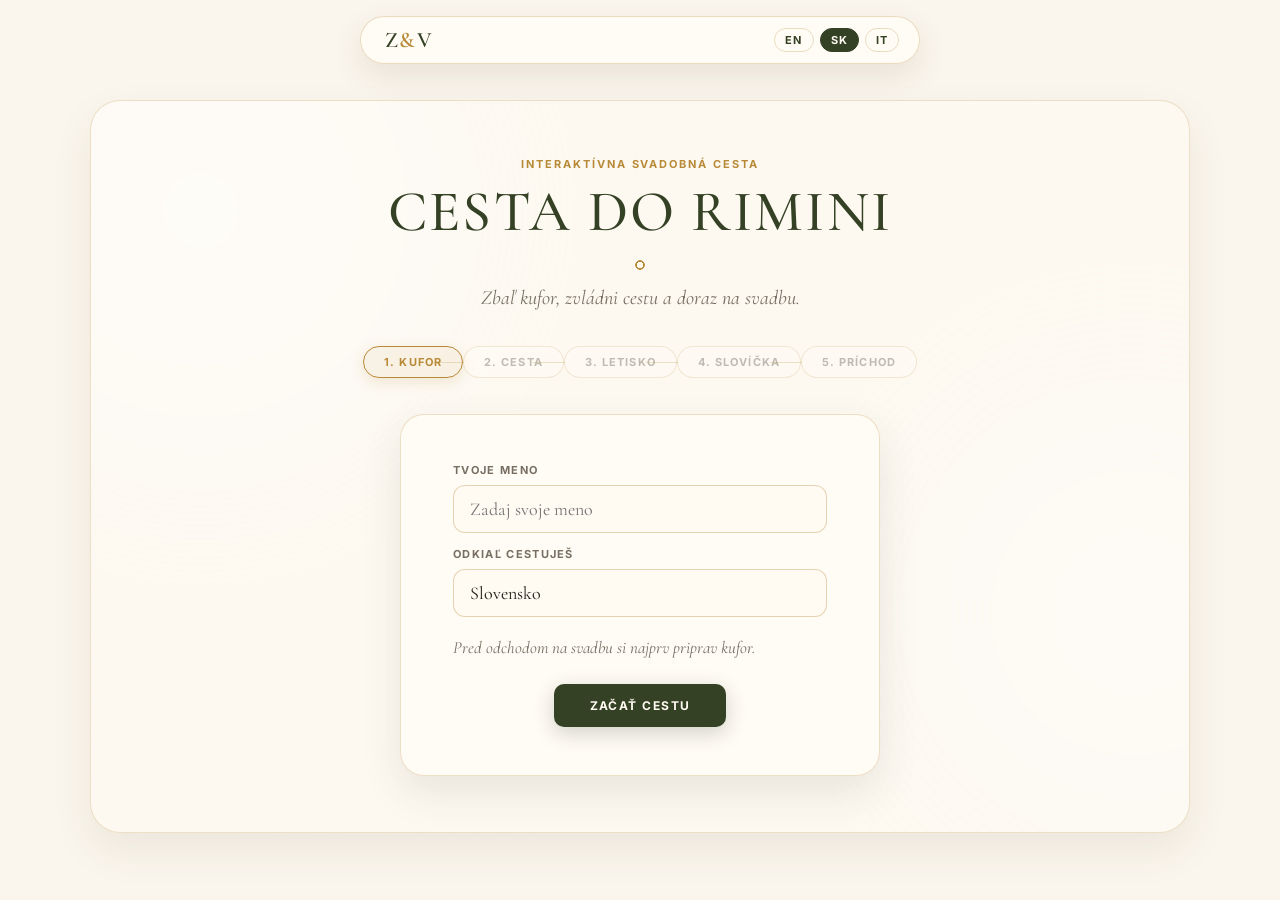
==== commit 70ed8b7a: "n" ====
--- a/game.html
+++ b/game.html
@@ -48,10 +48,11 @@
 
         <!-- Progress steps -->
         <div class="game-progress-wrap">
-          <div class="game-step active current" id="stepIndicator1">1. Pack</div>
-          <div class="game-step" id="stepIndicator2">2. Travel</div>
-          <div class="game-step" id="stepIndicator3">3. Airport</div>
-          <div class="game-step" id="stepIndicator4">4. Arrival</div>
+          <div class="game-step active current" id="stepIndicator1" data-game-i18n="step.pack">1. Pack</div>
+          <div class="game-step" id="stepIndicator2" data-game-i18n="step.travel">2. Travel</div>
+          <div class="game-step" id="stepIndicator3" data-game-i18n="step.airport">3. Airport</div>
+          <div class="game-step" id="stepIndicator4" data-game-i18n="step.words">4. Words</div>
+          <div class="game-step" id="stepIndicator5" data-game-i18n="step.arrival">5. Arrival</div>
         </div>
 
         <!-- INTRO -->
@@ -167,6 +168,29 @@
           </div>
         </div>
 
+
+        <!-- ITALIAN WORDS – Level 4 -->
+        <div class="game-panel hidden" id="italianWordsScreen">
+          <div class="words-card">
+            <h2 class="game-section-title" data-game-i18n="words.title">Italian word match</h2>
+            <p class="game-text center" data-game-i18n="words.text">Match the Italian words with the correct translations.</p>
+
+            <div class="words-board">
+              <div class="words-column">
+                <h3 data-game-i18n="words.italian">Italian</h3>
+                <div id="italianWordsList" class="words-list"></div>
+              </div>
+              <div class="words-column">
+                <h3 data-game-i18n="words.translation">Translation</h3>
+                <div id="translationWordsList" class="words-list"></div>
+              </div>
+            </div>
+
+            <p id="wordsMessage" class="words-message"></p>
+            <button class="play-btn" id="wordsContinueBtn" type="button" disabled data-game-i18n="words.continue">Continue</button>
+          </div>
+        </div>
+
         <!-- FINAL -->
         <div class="game-panel hidden" id="finalScreen">
           <div class="final-scene">
--- a/game.css
+++ b/game.css
@@ -1090,3 +1090,106 @@
   position: relative !important;
   z-index: 2 !important;
 }
+
+/* =========================================================
+   ITALIAN WORDS GAME
+   ========================================================= */
+.words-card {
+  max-width: 760px;
+  margin: 0 auto;
+  background: rgba(255,252,246,0.9);
+  border: 1px solid rgba(184, 138, 56, 0.28);
+  border-radius: 24px;
+  padding: 44px 46px;
+  text-align: center;
+  box-shadow: 0 16px 40px rgba(60,47,29,0.10);
+}
+
+.words-board {
+  display: grid;
+  grid-template-columns: 1fr 1fr;
+  gap: 22px;
+  margin: 30px 0 20px;
+}
+
+.words-column {
+  padding: 20px;
+  border: 1px solid rgba(184, 138, 56, 0.24);
+  border-radius: 18px;
+  background: rgba(255, 252, 246, 0.58);
+}
+
+.words-column h3 {
+  margin: 0 0 16px;
+  font-family: "Cormorant Garamond", serif;
+  font-size: 23px;
+  font-weight: 600;
+  color: var(--olive-dark);
+}
+
+.words-list {
+  display: flex;
+  flex-direction: column;
+  gap: 10px;
+}
+
+.word-choice {
+  min-height: 46px;
+  padding: 10px 16px;
+  border: 1px solid rgba(184, 138, 56, 0.30);
+  border-radius: 12px;
+  background: rgba(255, 252, 246, 0.92);
+  color: var(--olive-dark);
+  font-family: "Inter", sans-serif;
+  font-size: 13px;
+  font-weight: 700;
+  letter-spacing: .06em;
+  text-transform: uppercase;
+  cursor: pointer;
+  transition: background .2s, border-color .2s, transform .15s;
+}
+
+.word-choice:hover:not(:disabled),
+.word-choice.selected {
+  border-color: var(--gold);
+  background: rgba(184, 138, 56, 0.10);
+  transform: translateY(-1px);
+}
+
+.word-choice.matched {
+  background: rgba(77, 95, 53, 0.14);
+  border-color: rgba(77, 95, 53, 0.38);
+  color: var(--olive-dark);
+  cursor: default;
+}
+
+.words-message {
+  min-height: 28px;
+  margin: 8px 0 22px;
+  font-family: "Cormorant Garamond", serif;
+  font-size: 19px;
+  font-style: italic;
+  color: var(--muted);
+}
+
+#wordsContinueBtn:disabled {
+  opacity: .45;
+  cursor: not-allowed;
+  transform: none;
+}
+
+@media (max-width: 760px) {
+  .words-card {
+    padding: 32px 20px;
+  }
+
+  .words-board {
+    grid-template-columns: 1fr;
+    gap: 14px;
+    margin-top: 22px;
+  }
+
+  .words-column {
+    padding: 16px;
+  }
+}
